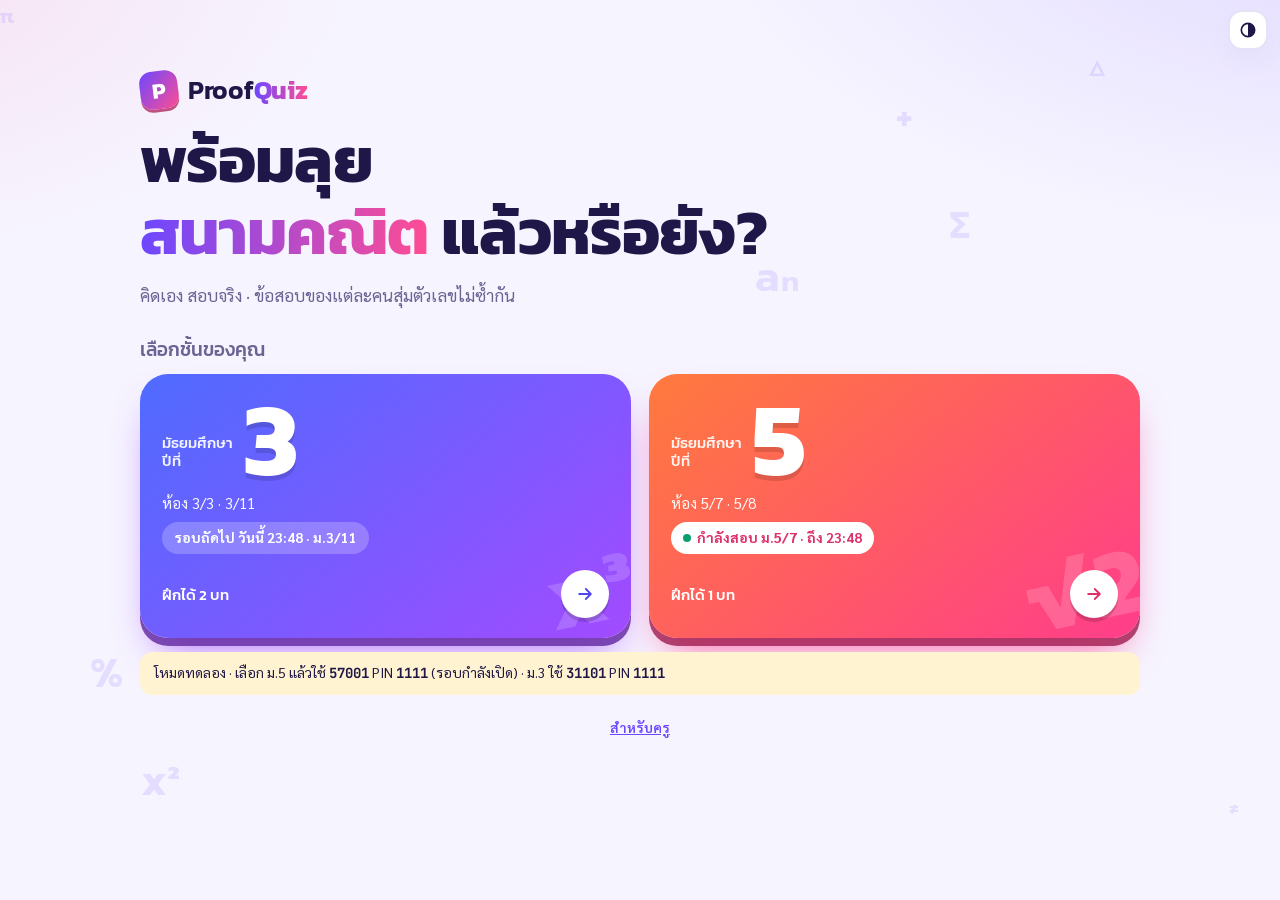
==== exam/index.html @ 5eb1339f "Add files via upload" ====
<!doctype html>
<html lang="th">
<head>
<meta charset="utf-8">
<meta name="viewport" content="width=device-width, initial-scale=1, viewport-fit=cover">
<meta name="theme-color" content="#6c47ff">
<style>:root{padding-top:env(safe-area-inset-top,0px);padding-bottom:env(safe-area-inset-bottom,0px)}body{margin:0}[hidden]{display:none!important}img{max-width:100%}</style>
<title>ProofQuiz</title>
<meta name="claude:viewport-fit-sides" content="cover">
<link rel="preconnect" href="https://fonts.googleapis.com">
<link rel="preconnect" href="https://fonts.gstatic.com" crossorigin>
<link rel="stylesheet" href="https://fonts.googleapis.com/css2?family=Kanit:wght@400;500;600;700&family=Sarabun:wght@400;500;600;700&family=JetBrains+Mono:wght@500;700&display=swap">
<style>
/* ProofQuiz · Layout: แอปมือถือคอลัมน์เดียว แถบเวลาติดบน — โจทย์เป็นภาพบน "กระดาษกราฟ" ตัวเลือกเป็นปุ่มใหญ่ระดับนิ้วโป้ง; หน้าครูเป็นแดชบอร์ดกริดที่ยืดเป็นหลายคอลัมน์บนจอกว้าง */
:root{
  --bg:#f6f4ff; --paper:#ffffff; --ink:#1f1747; --muted:#6a6493; --line:#e5e1f6;
  --accent:#6c47ff; --accent-ink:#ffffff; --accent-soft:#ece7ff; --accent-dk:#4a2bd0; --ga:#6c47ff; --gb:#ff4d94; --pink:#ff4d94;
  --mark:#f0a800; --mark-soft:#fff3d1; --ok:#0b9e6a; --ok-soft:#d9f6ea; --warn:#bf6200; --warn-soft:#ffecd2; --bad:#e1334f; --bad-soft:#ffe1e6;
  --grid:rgba(108,71,255,.06); --shadow:0 12px 32px -14px rgba(60,30,160,.28);
  --f-display:"Kanit","Sarabun",system-ui,sans-serif; --f-body:"Sarabun",system-ui,sans-serif; --f-num:"JetBrains Mono",ui-monospace,monospace;
  --r:18px;
}
@media (prefers-color-scheme: dark){:root:not([data-theme="light"]){
  --bg:#0e0a22; --paper:#1a1538; --ink:#f3f0ff; --muted:#a8a2d0; --line:#30295c;
  --accent:#a28bff; --accent-ink:#170f3a; --accent-soft:#2c2366; --accent-dk:#6a50e0; --ga:#7d5cff; --gb:#ff4f9a; --pink:#ff6fae;
  --mark:#ffc93c; --mark-soft:#3b2d0c; --ok:#3ee0a0; --ok-soft:#123a2c; --warn:#ffae57; --warn-soft:#3d2a10; --bad:#ff6d86; --bad-soft:#43172a;
  --grid:rgba(162,139,255,.08); --shadow:0 12px 32px -14px rgba(0,0,0,.7); color-scheme:dark}}
:root[data-theme="dark"]{
  --bg:#0e0a22; --paper:#1a1538; --ink:#f3f0ff; --muted:#a8a2d0; --line:#30295c;
  --accent:#a28bff; --accent-ink:#170f3a; --accent-soft:#2c2366; --accent-dk:#6a50e0; --ga:#7d5cff; --gb:#ff4f9a; --pink:#ff6fae;
  --mark:#ffc93c; --mark-soft:#3b2d0c; --ok:#3ee0a0; --ok-soft:#123a2c; --warn:#ffae57; --warn-soft:#3d2a10; --bad:#ff6d86; --bad-soft:#43172a;
  --grid:rgba(162,139,255,.08); --shadow:0 12px 32px -14px rgba(0,0,0,.7); color-scheme:dark}
/* สีประจำชั้น (ม.1–ม.6) ใช้ได้ทั้งกับทั้งหน้าและการ์ดแต่ละใบ */
[data-grade="1"]{--ga:#12b886;--gb:#22b8cf;--accent:#0a8f6e;--accent-dk:#076b52;--accent-soft:#d5f5ea}
[data-grade="2"]{--ga:#1fb5d6;--gb:#3b82f6;--accent:#0e7cb5;--accent-dk:#0a5d88;--accent-soft:#d6eefa}
[data-grade="3"]{--ga:#4f6bff;--gb:#a24bff;--accent:#5146f0;--accent-dk:#3a2fc4;--accent-soft:#e6e5ff}
[data-grade="4"]{--ga:#ff9500;--gb:#ff4f3d;--accent:#d0530f;--accent-dk:#9f3e08;--accent-soft:#ffe9d6}
[data-grade="5"]{--ga:#ff7a3d;--gb:#ff3d8b;--accent:#dd2f6a;--accent-dk:#a91f4e;--accent-soft:#ffe2ec}
[data-grade="6"]{--ga:#ef4444;--gb:#a855f7;--accent:#c2307a;--accent-dk:#941f5c;--accent-soft:#fbe0ef}
@media (prefers-color-scheme: dark){
:root:not([data-theme="light"])[data-grade="1"],:root:not([data-theme="light"]) [data-grade="1"]{--accent:#3fe0b0;--accent-soft:#113a30;--accent-dk:#1fa57f}
:root:not([data-theme="light"])[data-grade="2"],:root:not([data-theme="light"]) [data-grade="2"]{--accent:#5cc8f0;--accent-soft:#10304a;--accent-dk:#2a95c4}
:root:not([data-theme="light"])[data-grade="3"],:root:not([data-theme="light"]) [data-grade="3"]{--accent:#9a96ff;--accent-soft:#262566;--accent-dk:#5f5ae0}
:root:not([data-theme="light"])[data-grade="4"],:root:not([data-theme="light"]) [data-grade="4"]{--accent:#ffa45c;--accent-soft:#3d2410;--accent-dk:#d77a2c}
:root:not([data-theme="light"])[data-grade="5"],:root:not([data-theme="light"]) [data-grade="5"]{--accent:#ff7aa6;--accent-soft:#45162b;--accent-dk:#d64478}
:root:not([data-theme="light"])[data-grade="6"],:root:not([data-theme="light"]) [data-grade="6"]{--accent:#f47bbd;--accent-soft:#451a35;--accent-dk:#c4457f}
}
:root[data-theme="dark"][data-grade="1"],:root[data-theme="dark"] [data-grade="1"]{--accent:#3fe0b0;--accent-soft:#113a30;--accent-dk:#1fa57f}
:root[data-theme="dark"][data-grade="2"],:root[data-theme="dark"] [data-grade="2"]{--accent:#5cc8f0;--accent-soft:#10304a;--accent-dk:#2a95c4}
:root[data-theme="dark"][data-grade="3"],:root[data-theme="dark"] [data-grade="3"]{--accent:#9a96ff;--accent-soft:#262566;--accent-dk:#5f5ae0}
:root[data-theme="dark"][data-grade="4"],:root[data-theme="dark"] [data-grade="4"]{--accent:#ffa45c;--accent-soft:#3d2410;--accent-dk:#d77a2c}
:root[data-theme="dark"][data-grade="5"],:root[data-theme="dark"] [data-grade="5"]{--accent:#ff7aa6;--accent-soft:#45162b;--accent-dk:#d64478}
:root[data-theme="dark"][data-grade="6"],:root[data-theme="dark"] [data-grade="6"]{--accent:#f47bbd;--accent-soft:#451a35;--accent-dk:#c4457f}
html,body{min-height:100%}
body{background:var(--bg);color:var(--ink);font:16px/1.55 var(--f-body);padding-left:max(16px,env(safe-area-inset-left,0px));padding-right:max(16px,env(safe-area-inset-right,0px));padding-block:0 40px;-webkit-tap-highlight-color:transparent}
h1,h2,h3{font-family:var(--f-display);font-weight:500;line-height:1.25;text-wrap:balance;margin:0}
.wrap{max-width:560px;margin:0 auto}
.wide{max-width:1180px;margin:0 auto}
.num{font-family:var(--f-num);font-variant-numeric:tabular-nums}
button,input,textarea,select{font:inherit;color:inherit}
button{cursor:pointer}
:focus-visible{outline:3px solid var(--mark);outline-offset:2px}
.btn{display:inline-flex;align-items:center;justify-content:center;gap:8px;border:0;border-radius:12px;padding:13px 20px;font-family:var(--f-display);font-weight:500;font-size:17px;background:var(--accent);color:var(--accent-ink);min-height:50px}
.btn.ghost{background:transparent;color:var(--accent);box-shadow:inset 0 0 0 1.5px var(--accent)}
.btn.soft{background:var(--accent-soft);color:var(--ink)}
.btn.danger{background:var(--bad);color:#fff}
.btn.small{min-height:38px;padding:8px 14px;font-size:15px;border-radius:10px}
.btn:disabled{opacity:.5;cursor:not-allowed}
.field{display:grid;gap:6px}
.field label{font-size:14px;color:var(--muted);font-weight:600}
.field input,.field select,.field textarea{background:var(--paper);border:1.5px solid var(--line);border-radius:12px;padding:12px 14px;font-size:18px;width:100%;box-sizing:border-box}
.field textarea{font:14px/1.5 var(--f-num);min-height:160px}
.field input:focus,.field textarea:focus{border-color:var(--accent);outline:none}
.err{color:var(--bad);font-weight:600;min-height:1.5em;margin:0}
.chip{display:inline-flex;align-items:center;gap:6px;border-radius:999px;padding:3px 10px;font-size:13px;font-weight:600;white-space:nowrap}
.chip.ok{background:var(--ok-soft);color:var(--ok)} .chip.warn{background:var(--warn-soft);color:var(--warn)} .chip.bad{background:var(--bad-soft);color:var(--bad)} .chip.mute{background:var(--line);color:var(--muted)} .chip.acc{background:var(--accent-soft);color:var(--accent)}
.dot{width:8px;height:8px;border-radius:50%;background:currentColor;display:inline-block}
.blink{animation:blink 1s steps(2) infinite}@keyframes blink{50%{opacity:.25}}
.demo{background:var(--mark-soft);border-radius:12px;padding:10px 14px;font-size:14px;margin-top:14px}
.demo b{font-family:var(--f-num)}

/* ---------- login ---------- */
.hero{padding-block:36px 18px;display:grid;gap:10px}
.eyebrow{font-size:13px;letter-spacing:.08em;color:var(--accent);font-weight:700;text-transform:uppercase}
.hero h1{font-size:clamp(26px,7vw,34px)}
.formula{font-family:var(--f-num);font-size:clamp(22px,6.5vw,30px);color:var(--accent);background:var(--paper);border-radius:var(--r);padding:16px 18px;background-image:linear-gradient(var(--grid) 1px,transparent 1px),linear-gradient(90deg,var(--grid) 1px,transparent 1px);background-size:18px 18px;border:1px solid var(--line)}
.formula small{display:block;font-family:var(--f-body);font-size:14px;color:var(--muted)}
.panel{background:var(--paper);border:1px solid var(--line);border-radius:var(--r);padding:20px;display:grid;gap:14px}
.meta{display:flex;flex-wrap:wrap;gap:8px}
.rules{margin:0;padding-left:20px;display:grid;gap:6px;color:var(--ink)}
.rules li::marker{color:var(--accent)}
.agree{display:flex;gap:10px;align-items:flex-start;font-size:15px}
.agree input{width:22px;height:22px;margin-top:2px;accent-color:var(--accent)}
.foot{margin-top:22px;text-align:center;font-size:14px;color:var(--muted)}
.foot a{color:var(--accent)}

/* ---------- exam ---------- */
body::before{content:"";position:fixed;inset:0 0 auto;height:env(safe-area-inset-top,0px);z-index:10;background:var(--paper)}
.bar{position:sticky;top:env(safe-area-inset-top,0px);z-index:5;background:var(--paper);border-bottom:1px solid var(--line);margin-inline:calc(-1 * max(16px,env(safe-area-inset-left,0px))) calc(-1 * max(16px,env(safe-area-inset-right,0px)));padding:10px max(16px,env(safe-area-inset-right,0px)) 10px max(16px,env(safe-area-inset-left,0px))}
.bar-in{max-width:560px;margin:0 auto;display:grid;gap:8px}
.bar-top{display:flex;align-items:center;justify-content:space-between;gap:10px}
.who{flex:1 1 auto;font-size:14px;color:var(--muted);min-width:0;overflow:hidden;text-overflow:ellipsis;white-space:nowrap}
.timer{font-family:var(--f-num);font-size:22px;font-weight:700;padding:2px 12px;border-radius:10px;background:var(--accent-soft);color:var(--accent)}
.timer.low{background:var(--warn-soft);color:var(--warn)} .timer.crit{background:var(--bad-soft);color:var(--bad)}
.dots{display:flex;gap:5px;flex-wrap:wrap}
.dots button{flex:1 1 0;min-width:22px;height:28px;border-radius:7px;border:0;background:var(--line);color:var(--muted);font:600 12px var(--f-num);padding:0}
.dots button.ans{background:var(--accent-soft);color:var(--accent)}
.dots button.cur{background:var(--accent);color:var(--accent-ink)}
.qcard{margin-top:16px;display:grid;gap:12px}
.qhead{display:flex;justify-content:space-between;align-items:center;gap:8px}
.qno{font-family:var(--f-display);font-size:20px}
.lv{font-size:13px;color:var(--muted)}
.qimg{width:100%;display:block;border-radius:var(--r);border:1px solid var(--line);background:var(--paper);-webkit-user-select:none;user-select:none;-webkit-touch-callout:none;touch-action:manipulation}
.opts{display:grid;gap:10px;-webkit-user-select:none;user-select:none}
.opt{display:flex;align-items:center;gap:14px;width:100%;text-align:left;background:var(--paper);border:2px solid var(--line);border-radius:14px;padding:12px 14px;min-height:58px;font-size:19px}
.opt .k{flex:none;width:34px;height:34px;border-radius:10px;display:grid;place-items:center;background:var(--bg);font:700 16px var(--f-num);color:var(--muted)}
.opt .v{font-family:var(--f-num);font-weight:500;min-width:0}
.opt .v.txt{font-family:var(--f-body);font-weight:600}
.opt.sel{border-color:var(--accent);background:var(--accent-soft)}
.opt.sel .k{background:var(--accent);color:var(--accent-ink)}
.nav{display:grid;grid-template-columns:1fr 1.4fr;gap:10px;margin-top:18px}
.toast{position:fixed;left:50%;transform:translateX(-50%);bottom:calc(18px + env(safe-area-inset-bottom,0px));background:var(--ink);color:var(--paper);padding:11px 16px;border-radius:12px;font-size:15px;max-width:min(92vw,460px);z-index:50;box-shadow:0 8px 24px rgba(0,0,0,.25)}
.toast.bad{background:var(--bad);color:#fff}
.sheet-bg{position:fixed;inset:0;background:rgba(10,20,19,.45);z-index:40;display:grid;align-items:end;justify-items:center;padding:0 max(0px,env(safe-area-inset-left,0px))}
.sheet{background:var(--paper);width:100%;max-width:720px;max-height:88vh;overflow:auto;border-radius:20px 20px 0 0;padding:22px max(18px,env(safe-area-inset-right,0px)) calc(22px + env(safe-area-inset-bottom,0px)) max(18px,env(safe-area-inset-left,0px));display:grid;gap:14px;box-sizing:border-box}
.sheet .row{display:flex;gap:10px;flex-wrap:wrap}
.sheet .row .btn{flex:1}

/* ---------- result ---------- */
.score{display:grid;grid-template-columns:auto 1fr;gap:18px;align-items:center}
.ring{width:118px;height:118px;border-radius:50%;display:grid;place-items:center;background:conic-gradient(var(--accent) calc(var(--p)*1%),var(--line) 0)}
.ring>div{width:94px;height:94px;border-radius:50%;background:var(--paper);display:grid;place-items:center;text-align:center;line-height:1.1}
.ring b{font:700 32px var(--f-num)} .ring span{font-size:13px;color:var(--muted)}
.rank{font-family:var(--f-display);font-size:24px}
.rank .num{color:var(--mark)} .rk-of{display:block;font-family:var(--f-body)}
.board{display:grid;gap:6px}
.brow{display:grid;grid-template-columns:38px 1fr auto auto;gap:10px;align-items:center;padding:9px 12px;border-radius:10px;background:var(--bg)}
.brow.me{background:var(--mark-soft);box-shadow:inset 0 0 0 1.5px var(--mark)}
.brow .r{font:700 16px var(--f-num);color:var(--muted)} .brow:nth-child(-n+3) .r{color:var(--mark)}
.brow .n{min-width:0;overflow:hidden;text-overflow:ellipsis;white-space:nowrap}
.brow .s{font:700 16px var(--f-num)} .brow .t{font:13px var(--f-num);color:var(--muted)}
.live{font-size:13px;color:var(--muted);display:flex;align-items:center;gap:6px}
.live .dot{color:var(--ok)}
.rv{border:1px solid var(--line);border-radius:12px;padding:12px 14px;display:grid;gap:6px;background:var(--paper)}
.rv .q{font-size:15px} .rv .a{font-family:var(--f-num);font-size:15px}
.rv .x{font-size:14px;color:var(--muted);font-family:var(--f-num);background:var(--bg);border-radius:8px;padding:8px 10px;overflow-x:auto}

/* ---------- teacher ---------- */
.thead{display:flex;flex-wrap:wrap;gap:12px;align-items:center;justify-content:space-between;padding-block:24px 10px}
.thead h1{font-size:clamp(22px,4vw,28px)}
.stats{display:grid;grid-template-columns:repeat(auto-fit,minmax(130px,1fr));gap:10px;margin-block:10px 16px}
.stat{background:var(--paper);border:1px solid var(--line);border-radius:12px;padding:12px 14px}
.stat b{display:block;font:700 26px var(--f-num)} .stat span{font-size:13px;color:var(--muted)}
.stat.warn b{color:var(--warn)} .stat.bad b{color:var(--bad)} .stat.ok b{color:var(--ok)}
.tabs{display:flex;gap:6px;overflow-x:auto;padding-bottom:4px;border-bottom:1px solid var(--line);margin-bottom:14px}
.tabs button{border:0;background:transparent;padding:10px 14px;border-radius:10px 10px 0 0;font-family:var(--f-display);font-size:16px;color:var(--muted);white-space:nowrap}
.tabs button.on{color:var(--accent);box-shadow:inset 0 -3px 0 var(--accent)}
.filters{display:flex;gap:6px;flex-wrap:wrap;margin-bottom:12px}
.filters button{border:1.5px solid var(--line);background:var(--paper);border-radius:999px;padding:6px 12px;font-size:14px}
.filters button.on{border-color:var(--accent);background:var(--accent-soft);color:var(--accent);font-weight:600}
.grid{display:grid;grid-template-columns:repeat(auto-fill,minmax(250px,1fr));gap:10px}
.srow{background:var(--paper);border:1px solid var(--line);border-radius:12px;padding:12px 14px;display:grid;gap:8px;text-align:left;width:100%}
.srow.high{box-shadow:inset 4px 0 0 var(--bad)} .srow.watch{box-shadow:inset 4px 0 0 var(--warn)} .srow.awaynow{box-shadow:inset 4px 0 0 var(--bad);background:var(--bad-soft)}
.srow .top{display:flex;justify-content:space-between;gap:8px;align-items:flex-start}
.srow .nm{font-weight:600;min-width:0} .srow .id{font:13px var(--f-num);color:var(--muted)}
.prog{height:6px;background:var(--line);border-radius:6px;overflow:hidden}
.prog i{display:block;height:100%;background:var(--accent);border-radius:6px}
.srow .sub{display:flex;justify-content:space-between;font-size:13px;color:var(--muted);gap:8px;flex-wrap:wrap}
.tbl-wrap{overflow-x:auto;background:var(--paper);border:1px solid var(--line);border-radius:12px}
table{border-collapse:collapse;width:100%;font-size:15px}
th,td{padding:10px 12px;text-align:left;border-bottom:1px solid var(--line);white-space:nowrap}
th{font-size:13px;color:var(--muted);font-weight:600}
td.n{font-family:var(--f-num);font-variant-numeric:tabular-nums}
tr:last-child td{border-bottom:0}
.bars{display:grid;gap:12px}
.bars .b{display:grid;gap:4px}
.bars .lab{display:flex;justify-content:space-between;font-size:14px;gap:8px}
.bars .track{height:12px;background:var(--line);border-radius:6px;overflow:hidden}
.bars .track i{display:block;height:100%;border-radius:6px}
.two{display:grid;grid-template-columns:repeat(auto-fit,minmax(300px,1fr));gap:14px}
.hist{display:flex;align-items:flex-end;gap:4px;height:140px;padding-top:10px}
.hist div{flex:1;background:var(--accent);border-radius:4px 4px 0 0;position:relative;min-height:2px}
.hist div span{position:absolute;top:-18px;left:0;right:0;text-align:center;font:11px var(--f-num);color:var(--muted)}
.hx{display:flex;gap:4px} .hx span{flex:1;text-align:center;font:11px var(--f-num);color:var(--muted)}
.flags{display:grid;gap:6px;margin:0;padding:0;list-style:none}
.flags li{display:flex;gap:10px;align-items:baseline;background:var(--bg);border-radius:8px;padding:8px 10px;font-size:15px}
.flags li b{font:700 13px var(--f-num);color:var(--bad);flex:none}
.tl{display:grid;gap:4px;font-size:14px;max-height:200px;overflow:auto}
.tl div{display:flex;gap:10px} .tl .num{color:var(--muted);flex:none}
.note{font-size:14px;color:var(--muted);margin:0}
.setg{display:grid;grid-template-columns:repeat(auto-fit,minmax(220px,1fr));gap:12px}
.toggle{display:flex;gap:10px;align-items:center;font-size:15px}
.toggle input{width:22px;height:22px;accent-color:var(--accent)}
/* ---------- ปุ่มโหมดสี / ส่วนเพิ่ม ---------- */
.themebtn{display:inline-grid;place-items:center;width:40px;height:40px;border-radius:12px;border:1.5px solid var(--line);background:var(--paper);color:var(--ink);padding:0;flex:none}
.themebtn.float{position:fixed;top:calc(10px + env(safe-area-inset-top,0px));right:calc(12px + env(safe-area-inset-right,0px));z-index:30;box-shadow:0 2px 10px rgba(0,0,0,.08)}
.bar-r{display:flex;align-items:center;gap:6px;flex:none}
.bar-r .themebtn{width:36px;height:36px;border-radius:10px}
.hero{padding-top:52px}
.rounds{display:grid;gap:10px}
.rcard{display:flex;justify-content:space-between;align-items:center;gap:12px;border:1px solid var(--line);border-radius:12px;padding:12px 14px;background:var(--bg)}
.rcard>div{min-width:0}.rcard .rt{font-weight:600}.rcard .btn{flex:none}
.ph{display:flex;justify-content:space-between;align-items:center;gap:10px;flex-wrap:wrap}
.seg{display:inline-flex;background:var(--bg);border-radius:10px;padding:3px;gap:3px}
.seg button{border:0;background:transparent;border-radius:8px;padding:6px 12px;font-size:14px;color:var(--muted)}
.seg button.on{background:var(--paper);color:var(--accent);font-weight:600;box-shadow:0 1px 3px rgba(0,0,0,.1)}
.rvh{display:flex;justify-content:space-between;gap:8px}
.tl-left{display:grid;gap:4px;min-width:0}
.rsel select{font-family:var(--f-display);font-size:clamp(18px,3vw,24px);border:0;background:transparent;color:var(--ink);padding:2px 0;max-width:100%;cursor:pointer}
.sr{position:absolute;width:1px;height:1px;overflow:hidden;clip:rect(0 0 0 0)}
.tbtns{display:flex;gap:8px;flex-wrap:wrap;align-items:center}
.rankbar{display:flex;justify-content:space-between;align-items:flex-start;gap:10px;flex-wrap:wrap}
.empty{max-width:520px}
.narrow{max-width:560px}
.checks{display:flex;flex-wrap:wrap;gap:8px 18px}
.flabel{font-size:14px;color:var(--muted);font-weight:600}
.lockbox{display:grid;gap:6px;border-radius:12px;padding:12px 14px;background:var(--ok-soft)}
.lockbox.locked{background:var(--mark-soft)}
.lockbox .btn{justify-self:start}
.inrow{display:flex;gap:8px}.inrow input{flex:1;min-width:0}
.selfreg summary{cursor:pointer;font-weight:600;color:var(--accent);margin-bottom:8px}
.dh{display:flex;justify-content:space-between;gap:10px;align-items:flex-start}

/* ---------- ProofQuiz v3 ---------- */
.brand{display:inline-flex;align-items:center;gap:10px;font-family:var(--f-display);font-size:26px;font-weight:500;letter-spacing:-.01em}
.brand b{color:var(--accent);font-weight:600}
.brand .mark{width:38px;height:38px;border-radius:11px;display:grid;place-items:center;background:var(--accent);color:var(--accent-ink);font:700 22px var(--f-num);box-shadow:inset 0 -3px 0 rgba(0,0,0,.18)}
.brand.sm{font-size:20px}.brand.sm .mark{width:30px;height:30px;font-size:17px;border-radius:9px}
.tagline{margin:0;font-family:var(--f-display);font-size:18px;color:var(--muted)}
.center{text-align:center}
.rcard{display:grid;gap:6px;border:1px solid var(--line);border-radius:12px;padding:12px 14px;background:var(--bg);margin-top:10px}
.rc-top{display:flex;justify-content:space-between;align-items:center;gap:8px;flex-wrap:wrap}
.rcard .rt{font-family:var(--f-display);font-size:18px}
.rc-act{display:flex;gap:8px;flex-wrap:wrap;margin-top:4px}.rc-act .btn{flex:1 1 auto}
.hist-list{display:grid;gap:6px}
.hrow{display:flex;justify-content:space-between;align-items:center;gap:10px;width:100%;text-align:left;border:0;background:var(--bg);border-radius:10px;padding:10px 12px}
.hrow .hl{display:grid;min-width:0}.hrow:disabled{cursor:default;opacity:.85}
.hs{font:700 22px var(--f-num);color:var(--accent)}.hs small{font-size:13px;color:var(--muted)}
.attempts{display:grid;gap:10px;margin-top:14px;padding-top:14px;border-top:1px dashed var(--line)}
.att-list{display:flex;gap:8px;flex-wrap:wrap}
.att{display:grid;justify-items:center;gap:2px;border:1.5px solid var(--line);background:var(--paper);border-radius:10px;padding:6px 12px;font-size:13px;color:var(--muted);min-width:72px}
.att b{font:700 18px var(--f-num);color:var(--ink)}
.att.best{border-color:var(--mark)}.att.best b{color:var(--mark)}
.att.on{background:var(--accent-soft);border-color:var(--accent)}
.nowbar{display:grid;grid-template-columns:repeat(auto-fit,minmax(240px,1fr));gap:10px;margin-bottom:12px}
.nb{display:grid;gap:2px;border-radius:12px;padding:10px 14px;background:var(--paper);border:1px solid var(--line)}
.nb.on{background:var(--ok-soft);border-color:transparent}
.nb b{font-family:var(--f-display);font-weight:500;font-size:17px}
.selrow{display:flex;flex-wrap:wrap;gap:8px 16px;align-items:center;margin-bottom:6px}
.selrow .rsel{flex:1 1 320px;min-width:0}
.selrow .rsel select{width:100%;text-overflow:ellipsis}
.selmeta{display:flex;flex-wrap:wrap;gap:8px;align-items:center;width:100%}
.toggle.small{font-size:14px}.toggle.small input{width:18px;height:18px}
.banner{background:var(--accent-soft);border-radius:12px;padding:10px 14px;margin:0 0 12px}
.sched{margin-bottom:12px}
.slist{display:grid;gap:8px}
.sitem{display:grid;grid-template-columns:110px 90px minmax(0,1fr) auto auto;gap:10px;align-items:center;padding:10px 12px;border-radius:10px;background:var(--bg)}
.sitem.open{background:var(--ok-soft)}.sitem.ended,.sitem.closed{opacity:.75}.sitem.sel{box-shadow:inset 0 0 0 2px var(--accent)}
.st-time{font-weight:700}.st-room{font-weight:600}.st-set{display:grid;min-width:0}.st-act{display:flex;gap:6px}
@media (max-width:720px){.sitem{grid-template-columns:auto 1fr auto}.st-set{grid-column:1/-1}.st-act{grid-column:1/-1}.sitem>.chip{justify-self:end}}
.brows{display:grid;gap:8px}
.brow-in{display:flex;flex-wrap:wrap;gap:6px;align-items:center;background:var(--bg);border-radius:10px;padding:8px}
.brow-in select,.brow-in input{font-size:15px;border:1.5px solid var(--line);border-radius:8px;padding:7px 8px;background:var(--paper);min-width:0}
.brow-in .r-room{width:88px}.brow-in .r-date{width:150px}.brow-in .r-per{flex:1 1 150px}
.tpair{display:inline-flex;align-items:center;gap:4px}.tpair input{width:100px}
.dash{color:var(--muted)}
.icon-x{border:0;background:transparent;font-size:22px;line-height:1;color:var(--muted);padding:4px 8px;border-radius:8px;margin-left:auto}
.icon-x:hover{background:var(--bad-soft);color:var(--bad)}
.wide-sheet{max-width:860px}
.book table{font-size:14px}
.book th{white-space:normal;vertical-align:bottom;min-width:84px}
.book .stick{position:sticky;left:0;background:var(--paper);z-index:1;min-width:150px;white-space:normal}
.setgrid{display:grid;grid-template-columns:repeat(auto-fill,minmax(280px,1fr));gap:12px}
.setcard{background:var(--paper);border:1px solid var(--line);border-radius:var(--r);padding:16px;display:grid;gap:6px;align-content:start}
.setcard h3{font-family:var(--f-display);font-weight:500;font-size:20px}
.setcard p{margin:0}
.formula-s{font-family:var(--f-num);font-size:14px;color:var(--accent);background:var(--bg);border-radius:8px;padding:6px 10px;overflow-x:auto}
.tlist{margin:4px 0;padding:0;list-style:none;display:grid;gap:3px;font-size:15px}
.tlist b{display:inline-grid;place-items:center;width:22px;height:22px;border-radius:6px;background:var(--accent-soft);color:var(--accent);font:700 13px var(--f-num);margin-right:4px}
.field textarea.code{font:13px/1.5 var(--f-num);min-height:220px}
.field textarea.code.short{min-height:120px}
.rules.small{font-size:15px}
.okline{background:var(--ok-soft);color:var(--ok);border-radius:10px;padding:8px 12px;font-weight:600;margin:0}
.okc{color:var(--ok)}
.samples{display:grid;gap:8px;max-height:52vh;overflow:auto;padding-right:4px}
/* ---------- ProofQuiz v4: รหัสเริ่มสอบ กันเน็ตหลุด โหมดฝึก จอโปรเจกเตอร์ รายงาน ---------- */
.inline{display:inline-flex;align-items:center;gap:6px;font-size:14px}
.inline input{width:64px;border:1.5px solid var(--line);border-radius:8px;padding:5px 8px;background:var(--paper);font-family:var(--f-num)}
.netpill{font-size:12px;font-weight:700;border-radius:999px;padding:2px 9px;white-space:nowrap}
.netpill.ok{background:var(--ok-soft);color:var(--ok)}.netpill.acc{background:var(--accent-soft);color:var(--accent)}.netpill.bad{background:var(--bad-soft);color:var(--bad);animation:pulse 1.6s infinite}
@keyframes pulse{50%{opacity:.55}}
.codefield input{font:700 30px var(--f-num);letter-spacing:.45em;text-align:center;padding-left:.45em}
.rcard.retake{border-color:var(--warn);background:var(--warn-soft)}
.prac-list{display:grid;gap:6px}
.prow{display:flex;justify-content:space-between;align-items:center;gap:10px;width:100%;text-align:left;border:1.5px solid var(--line);background:var(--bg);border-radius:12px;padding:10px 12px}
.prow:hover{border-color:var(--accent)}
.prac-top{display:flex;justify-content:space-between;align-items:center;gap:8px;flex-wrap:wrap;margin:14px 0 10px;padding-right:52px}
.prow .hl{display:grid;min-width:0}
.ptext{font-family:var(--f-body);font-weight:500;font-size:clamp(20px,5.6vw,25px);line-height:1.6;background:var(--paper);border:1px solid var(--line);border-radius:var(--r);padding:16px 18px;background-image:linear-gradient(var(--grid) 1px,transparent 1px),linear-gradient(90deg,var(--grid) 1px,transparent 1px);background-size:18px 18px;overflow-wrap:anywhere}
.opt.right{border-color:var(--ok);background:var(--ok-soft)}.opt.right .k{background:var(--ok);color:var(--paper)}
.opt.wrong{border-color:var(--bad);background:var(--bad-soft)}.opt.wrong .k{background:var(--bad);color:var(--paper)}
.opt.dim{opacity:.5}
.fb{border-radius:12px;padding:12px 14px;display:grid;gap:4px}
.fb.ok{background:var(--ok-soft);color:var(--ok)}.fb.bad{background:var(--bad-soft);color:var(--bad)}
.fb p,.fb div{color:var(--ink);margin:0}
.pr-n{font-size:11px;color:var(--muted);font-family:var(--f-body)}

/* จอโปรเจกเตอร์ */
body.screen-mode{padding-bottom:16px}
.scr{max-width:1600px;margin:0 auto;display:grid;gap:18px;padding-top:12px}
.scr-bar{display:flex;justify-content:space-between;align-items:center;gap:10px;flex-wrap:wrap}
.scr-head{display:flex;justify-content:space-between;align-items:flex-end;gap:16px;flex-wrap:wrap}
.scr-head h1{font-size:clamp(30px,4.4vw,56px)}
.scr-time{display:grid;justify-items:end}
.scr-time b{font-size:clamp(36px,5vw,64px);line-height:1;color:var(--accent)}
.scr-main{display:grid;grid-template-columns:minmax(0,1.6fr) minmax(0,1fr);gap:18px}
.codebox{background:var(--paper);border:1px solid var(--line);border-radius:22px;padding:22px 26px;display:grid;grid-template-columns:1fr auto;align-items:center;gap:8px 20px}
.codebox .eyebrow,.codebox p{grid-column:1/-1}
.codebox p{margin:0}
.codebox.off{display:block;opacity:.7}
.codebox .code{font-size:clamp(84px,13vw,190px);font-weight:700;line-height:1;color:var(--ink);display:flex;letter-spacing:0}
.codebox .code i{width:.12em}
.codebox .ring{width:140px;height:140px}.codebox .ring>div{width:112px;height:112px}.codebox .ring b{font-size:42px}
.scr-stats{display:grid;gap:12px}
.scr-stats>div{background:var(--paper);border:1px solid var(--line);border-radius:18px;padding:14px 20px;display:flex;align-items:baseline;justify-content:space-between;gap:10px}
.scr-stats b{font-size:clamp(40px,5vw,66px);line-height:1;color:var(--accent)}
.scr-stats>div:first-child b{color:var(--ok)}
.scr-stats span{font-family:var(--f-display);font-size:20px;color:var(--muted)}
.tiles{display:grid;grid-template-columns:repeat(auto-fill,minmax(150px,1fr));gap:8px}
.tile{display:grid;gap:5px;background:var(--paper);border:1px solid var(--line);border-radius:12px;padding:9px 12px}
.tile .tn{font-family:var(--f-display);font-size:18px;white-space:nowrap;overflow:hidden;text-overflow:ellipsis}
.tile .tb{height:7px;background:var(--line);border-radius:4px;overflow:hidden}.tile .tb i{display:block;height:100%;background:var(--accent);border-radius:4px}
.tile .ts{font-size:13px;color:var(--muted);font-family:var(--f-num)}
.tile.done{background:var(--ok-soft);border-color:transparent}.tile.done .tb i{background:var(--ok)}.tile.done .ts{color:var(--ok);font-weight:700}
.tile.idle{opacity:.55}
.scr-idle{min-height:60vh;display:grid;place-content:center;text-align:center;gap:10px}
.scr-idle h1{font-size:clamp(30px,4vw,50px)}.scr-idle p{font-size:22px;margin:0}
.podium{display:grid;gap:8px;max-width:1100px;width:100%;margin:0 auto}
.pod{display:grid;grid-template-columns:64px minmax(0,1fr) auto auto;align-items:center;gap:18px;background:var(--paper);border:1px solid var(--line);border-radius:16px;padding:10px 20px;animation:rise .5s both}
.pod .pr{font:700 30px var(--f-num);color:var(--muted);text-align:center}
.pod .pn{font-family:var(--f-display);font-size:clamp(22px,2.6vw,34px);white-space:nowrap;overflow:hidden;text-overflow:ellipsis}
.pod .pt{color:var(--muted);font-size:18px}
.pod .ps{font-size:clamp(28px,3vw,42px);font-weight:700;color:var(--accent)}.pod .ps small{font-size:.5em;color:var(--muted)}
.pod.r1,.pod.r2,.pod.r3{background:var(--mark-soft);border-color:var(--mark)}.pod.r1 .pr,.pod.r2 .pr,.pod.r3 .pr{color:var(--mark)}
.pod.r1{padding-block:18px}.pod.r1 .pn{font-size:clamp(28px,3.4vw,46px)}
.pod:nth-child(2){animation-delay:.08s}.pod:nth-child(3){animation-delay:.16s}.pod:nth-child(n+4){animation-delay:.24s}
@keyframes rise{from{opacity:0;transform:translateY(12px)}}
.scr>*,.scr-main>*,.codebox>*{min-width:0}
@media (max-width:820px){.scr-main{grid-template-columns:1fr}.codebox{padding:18px}.codebox .code{font-size:clamp(52px,15vw,120px)}.codebox .ring{width:110px;height:110px}.codebox .ring>div{width:88px;height:88px}.codebox .ring b{font-size:30px}.pod{grid-template-columns:40px minmax(0,1fr) auto;gap:10px}.pod .pt{display:none}}

/* รายงานหลังสอบ */
.report-print{margin-top:12px;gap:18px}
.rp-head h2{font-size:24px;margin-top:8px}
.rp-head p{margin:4px 0 0}
.rp-stats{display:grid;grid-template-columns:repeat(4,minmax(0,1fr));gap:10px}
.rp-stats>div{background:var(--bg);border-radius:12px;padding:12px 14px;display:grid}
.rp-stats b{font:700 28px var(--f-num);color:var(--accent)}.rp-stats b small{font-size:15px;color:var(--muted)}
.rp-stats span{font-size:14px;color:var(--muted)}
.rp-grid{display:grid;grid-template-columns:repeat(2,minmax(0,1fr));gap:18px}
.rp-grid.three{grid-template-columns:repeat(3,minmax(0,1fr))}
.rp-grid h3{font-size:17px;margin-bottom:8px}
.hist.sm{height:110px}
.plist{list-style:none;margin:0;padding:0;display:grid;gap:4px;font-size:15px}
.plist li{display:flex;justify-content:space-between;align-items:center;gap:8px;border-bottom:1px dashed var(--line);padding:3px 0}
@media (max-width:720px){.rp-stats{grid-template-columns:repeat(2,minmax(0,1fr))}.rp-grid,.rp-grid.three{grid-template-columns:1fr}}
@media print{
  :root{--bg:#f3f5f4;--paper:#fff;--ink:#111;--muted:#555;--line:#ccc;--accent:#0f766e;--mark:#c27d00;--mark-soft:#fdf0d4;--ok:#1d7a3e;--bad:#b42318}
  body{background:#fff;padding:0;font-size:12px}
  body *{visibility:hidden}
  .report-print,.report-print *{visibility:visible}
  .report-print{position:absolute;left:0;top:0;width:100%;border:0;padding:0;margin:0}
  .themebtn,.noprint{display:none!important}
  .rp-grid,.rp-grid.three{grid-template-columns:repeat(2,1fr)}.rp-grid.three{grid-template-columns:repeat(3,1fr)}
  .rp-stats{grid-template-columns:repeat(4,1fr)}
  section{break-inside:avoid}
  @page{size:A4;margin:14mm}
}
/* ================= ProofQuiz v5 · สดใสแบบเกม ================= */
@property --p{syntax:'<number>';inherits:false;initial-value:0}
body{background-color:var(--bg);background-image:radial-gradient(1100px 560px at 108% -12%,color-mix(in srgb,var(--ga) 16%,transparent),transparent 62%),radial-gradient(900px 520px at -14% -6%,color-mix(in srgb,var(--gb) 13%,transparent),transparent 60%);background-attachment:fixed}
h1,h2,h3{font-weight:600}
.grad-text{background:linear-gradient(90deg,var(--ga),var(--gb));-webkit-background-clip:text;background-clip:text;color:transparent}
/* แบรนด์ */
.brand{font-weight:600}
.brand b{background:linear-gradient(90deg,var(--ga),var(--gb));-webkit-background-clip:text;background-clip:text;color:transparent;font-weight:700}
.brand .mark{background:linear-gradient(135deg,var(--ga),var(--gb));color:#fff;border-radius:12px;transform:rotate(-7deg);font-family:var(--f-display);box-shadow:0 3px 0 color-mix(in srgb,var(--gb) 60%,#000 25%)}
.brand.light{color:#fff}.brand.light b{background:none;-webkit-text-fill-color:#fff;color:#fff}
.brand.light .mark{background:#fff;color:var(--accent);box-shadow:0 3px 0 rgba(0,0,0,.15)}
/* ปุ่มแบบเกม: มีความหนา กดแล้วยุบ */
.btn{border-radius:16px;font-weight:600;box-shadow:0 4px 0 var(--accent-dk);transition:transform .08s ease,box-shadow .08s ease,filter .15s;position:relative}
.btn:hover:not(:disabled){filter:brightness(1.06)}
.btn:active:not(:disabled){transform:translateY(3px);box-shadow:0 1px 0 var(--accent-dk)}
.btn.big{min-height:56px;font-size:19px;background:linear-gradient(135deg,var(--accent),color-mix(in srgb,var(--accent) 50%,var(--gb)))}
.btn.soft{box-shadow:0 4px 0 var(--line)}.btn.soft:active:not(:disabled){box-shadow:0 1px 0 var(--line)}
.btn.ghost{box-shadow:inset 0 0 0 2px var(--accent)}.btn.ghost:active:not(:disabled){transform:translateY(1px);box-shadow:inset 0 0 0 2px var(--accent)}
.btn.danger{box-shadow:0 4px 0 #8f1424}
.btn.small{box-shadow:0 3px 0 var(--accent-dk);border-radius:12px}.btn.small.soft{box-shadow:0 3px 0 var(--line)}.btn.small.ghost{box-shadow:inset 0 0 0 2px var(--accent)}
.btn:disabled{box-shadow:none;transform:none}
.btn svg{flex:none}
.pulse:not(:disabled){animation:pulse2 2s ease-out infinite}
@keyframes pulse2{0%{box-shadow:0 4px 0 var(--accent-dk),0 0 0 0 color-mix(in srgb,var(--accent) 50%,transparent)}70%,100%{box-shadow:0 4px 0 var(--accent-dk),0 0 0 16px transparent}}
.field input,.field select,.field textarea{border-radius:14px;border-width:2px;transition:border-color .15s,box-shadow .15s}
.field input:focus,.field select:focus,.field textarea:focus{border-color:var(--accent);box-shadow:0 0 0 4px var(--accent-soft);outline:none}
.chip{font-weight:700}
.panel{border-radius:24px;border:1px solid color-mix(in srgb,var(--line) 70%,transparent);box-shadow:var(--shadow)}
.panel h2{display:flex;align-items:center;gap:8px}.panel h2 svg{color:var(--accent);width:22px;height:22px}
.lift{animation:lift .55s cubic-bezier(.2,.8,.2,1) both;animation-delay:calc(var(--d,0) * 70ms)}
@keyframes lift{from{opacity:0;transform:translateY(16px)}}
.still .lift,.still .hhero,.still .badge .bi{animation:none!important}
.hhero~.panel{margin-top:16px}
.foot a{font-weight:600}
.themebtn{border-radius:14px;border-width:2px}
.themebtn.float{box-shadow:var(--shadow)}
.toast{border-radius:16px;font-weight:600;animation:toastin .35s cubic-bezier(.2,.9,.3,1.3)}
@keyframes toastin{from{opacity:0;transform:translate(-50%,16px) scale(.95)}}
.sheet{border-radius:26px 26px 0 0}
.shake{animation:shake .42s}
@keyframes shake{20%,60%{transform:translateX(-8px)}40%,80%{transform:translateX(8px)}}
.confetti{position:fixed;inset:0;width:100vw;height:100vh;pointer-events:none;z-index:80}
.floaters{position:absolute;inset:0;overflow:hidden;pointer-events:none;z-index:0}
.floaters span{position:absolute;font:600 calc(30px * var(--s)) var(--f-display);color:var(--accent);opacity:.13;animation:floaty var(--t) ease-in-out var(--dl) infinite alternate;white-space:nowrap}
@keyframes floaty{to{transform:translateY(-24px) rotate(14deg)}}
.backchip{display:inline-flex;align-items:center;gap:6px;border:0;background:var(--paper);color:var(--ink);border-radius:999px;padding:8px 16px 8px 10px;font:500 15px var(--f-display);margin-top:12px;box-shadow:var(--shadow)}
.backchip svg{width:18px;height:18px;color:var(--accent)}

/* หน้าแรก: เลือกชั้น */
.landing{max-width:1000px;margin:0 auto;position:relative;padding-top:58px}
.landing>.floaters{position:fixed}
.land-hero{position:relative;z-index:1;display:grid;gap:14px;justify-items:start;padding-block:12px 4px}
.land-title{font:700 clamp(36px,8.4vw,64px)/1.12 var(--f-display);letter-spacing:-.01em}
.land-sub{margin:0;color:var(--muted);font-size:17px;max-width:34em}
.land-h{position:relative;z-index:1;font-size:19px;margin:26px 0 12px;color:var(--muted);font-weight:500}
.gcards{position:relative;z-index:1;display:grid;grid-template-columns:repeat(auto-fit,minmax(min(100%,270px),1fr));gap:18px}
.gcard{position:relative;overflow:hidden;text-align:left;border:0;border-radius:28px;padding:20px 22px;min-height:220px;color:#fff;background:linear-gradient(140deg,var(--ga),var(--gb));box-shadow:0 8px 0 color-mix(in srgb,var(--gb) 55%,#000 30%),0 22px 40px -18px var(--gb);display:grid;gap:8px;align-content:start;transition:transform .15s ease,box-shadow .15s;animation:pop .6s cubic-bezier(.2,.9,.3,1.3) both;animation-delay:calc(var(--i) * 100ms + 150ms)}
.gcard:hover{transform:translateY(-4px) rotate(-.7deg)}
.gcard:active{transform:translateY(5px);box-shadow:0 3px 0 color-mix(in srgb,var(--gb) 55%,#000 30%)}
@keyframes pop{from{opacity:0;transform:scale(.88) translateY(18px)}}
.g-sym{position:absolute;right:-4px;bottom:-22px;font:700 96px var(--f-display);opacity:.17;transform:rotate(-12deg);white-space:nowrap;pointer-events:none}
.g-top{display:flex;align-items:flex-end;gap:10px;position:relative}
.g-lab{font:500 15px/1.25 var(--f-display);opacity:.92;padding-bottom:12px}
.g-num{font:700 104px/.86 var(--f-display);text-shadow:0 5px 0 rgba(0,0,0,.13)}
.g-rooms{font-size:15px;opacity:.95;position:relative}
.gstat{display:inline-flex;align-items:center;gap:6px;background:rgba(255,255,255,.22);border-radius:999px;padding:5px 12px;font-size:14px;font-weight:700;justify-self:start;position:relative}
.gstat.live{background:#fff;color:var(--accent)}.gstat.live .dot{color:var(--ok)}
.g-foot{display:flex;justify-content:space-between;align-items:center;margin-top:auto;padding-top:8px;position:relative}
.g-chip{font:500 15px var(--f-display)}
.g-go{width:48px;height:48px;border-radius:50%;background:#fff;color:var(--accent);display:grid;place-items:center;box-shadow:0 4px 0 rgba(0,0,0,.16);transition:transform .2s}
.gcard:hover .g-go{transform:translateX(4px)}
.landing .demo,.landing .foot{position:relative;z-index:1}

/* หัวการ์ดไล่สี (เข้าระบบ / หน้าหลัก / ผลสอบ) */
.ghero,.hhero,.rhero{position:relative;overflow:hidden;border-radius:28px;color:#fff;background:linear-gradient(140deg,var(--ga),var(--gb));box-shadow:0 20px 40px -20px var(--gb)}
.ghero .floaters span,.hhero .floaters span,.rhero .floaters span{color:#fff;opacity:.17}
.ghero{padding:20px 22px 22px;margin:14px 0 16px;animation:lift .5s both}
.ghero-in{position:relative;display:grid;gap:2px}
.ghero-g{font:700 clamp(56px,18vw,84px)/1 var(--f-display);margin-top:10px;text-shadow:0 5px 0 rgba(0,0,0,.12)}
.ghero-g span{font-size:.5em;margin-right:4px}.ghero-g b{font-weight:700}
.ghero p{margin:0;opacity:.92;font-size:16px}
.hhero{padding:18px 18px 16px;margin:58px 0 0;display:grid;gap:14px;animation:lift .5s both}
.hh-top,.hh-me,.hh-stats{position:relative}
.hh-me{display:flex;gap:14px;align-items:center}
.avatar{width:60px;height:60px;border-radius:20px;background:#fff;color:var(--accent);display:grid;place-items:center;font:700 30px var(--f-display);transform:rotate(-6deg);box-shadow:0 4px 0 rgba(0,0,0,.14);flex:none}
.hh-me h1{font-size:clamp(24px,7vw,30px)}.hh-me p{margin:0;opacity:.92;font-size:15px}
.hh-stats{display:grid;grid-template-columns:repeat(3,minmax(0,1fr));gap:8px}
.hh-stats>div{background:rgba(255,255,255,.2);border-radius:16px;padding:10px 12px;display:grid}
.hh-stats b{font:700 28px/1.1 var(--f-display)}.hh-stats .cnt,.ring.big .cnt{font:inherit;color:inherit;opacity:1}.hh-stats small{font-size:16px;opacity:.8}.hh-stats span{font-size:13px;opacity:.95}
/* การ์ดรอบสอบ */
.rcard{border:2px solid var(--line);border-radius:20px;padding:14px;background:var(--paper);gap:8px}
.rcard .rt{font-size:19px;font-weight:600}
.rcard.hot{border:2.5px solid transparent;background:linear-gradient(var(--paper),var(--paper)) padding-box,linear-gradient(135deg,var(--ga),var(--gb)) border-box;box-shadow:0 12px 28px -16px var(--gb)}
.rcard.retake{background:var(--warn-soft);border-color:var(--warn)}
.emptyb{display:flex;gap:12px;align-items:center;background:var(--bg);border-radius:18px;padding:14px 16px}
.emptyb svg{width:30px;height:30px;color:var(--accent);flex:none}.emptyb p{margin:0}
/* ฝึก */
.prow{border:0;background:var(--bg);border-radius:18px;padding:12px 12px 12px 16px;transition:transform .15s}
.prow:hover{transform:translateX(3px)}.prow .hl{flex:1}
.pbar{display:block;height:7px;border-radius:5px;background:var(--line);overflow:hidden;margin-top:7px}
.pbar i{display:block;height:100%;border-radius:5px;background:linear-gradient(90deg,var(--ga),var(--gb))}
.play{width:44px;height:44px;border-radius:50%;background:var(--accent);color:var(--accent-ink);display:grid;place-items:center;flex:none;box-shadow:0 3px 0 var(--accent-dk)}
.prac-top .chip.acc{background:linear-gradient(90deg,var(--ga),var(--gb));color:#fff}
.prog i{background:linear-gradient(90deg,var(--ga),var(--gb))}
.opt{border-radius:16px;transition:transform .08s,border-color .15s,background .15s}
.opt:active{transform:scale(.985)}
.opt .k{border-radius:11px;font-family:var(--f-display)}
.opt.right{animation:pop .4s cubic-bezier(.2,.9,.3,1.4)}
/* ป้ายรางวัล */
.badges{display:grid;grid-template-columns:repeat(4,minmax(0,1fr));gap:8px}
.badge{display:grid;justify-items:center;align-content:start;text-align:center;gap:5px;padding:12px 4px 10px;border-radius:18px;background:var(--bg)}
.badge .bi{width:50px;height:50px;border-radius:50%;display:grid;place-items:center;background:var(--line);color:var(--muted);opacity:.75}
.badge .bi svg{width:25px;height:25px}
.badge b{font:600 14px/1.2 var(--f-display);color:var(--muted)}.badge small{font-size:11.5px;line-height:1.3;color:var(--muted)}
.badge.on .bi{opacity:1;color:#fff;box-shadow:0 4px 0 rgba(0,0,0,.14)}
.badge.on b{color:var(--ink)}.badge.on small{color:var(--ok);font-weight:700}
.b-first.on .bi{background:linear-gradient(135deg,#22c55e,#06b6d4)}.b-grind.on .bi{background:linear-gradient(135deg,#ffb400,#ff4f3d)}
.b-up.on .bi{background:linear-gradient(135deg,#3b82f6,#8b5cf6)}.b-full.on .bi{background:linear-gradient(135deg,#ffd23f,#ff8a00)}
.badge.new .bi{animation:wiggle .9s ease 3}
@keyframes wiggle{25%{transform:rotate(-14deg) scale(1.12)}75%{transform:rotate(14deg) scale(1.12)}}
@media (max-width:370px){.badges{grid-template-columns:repeat(2,minmax(0,1fr))}}
.hrow{border-radius:16px}
.hs.pass{color:var(--ok)}.hs.full{color:var(--mark)}.hs.low{color:var(--bad)}
.up{color:var(--ok);font-weight:700;display:inline-flex;align-items:center;gap:2px}.up svg{width:14px;height:14px}
/* ผลสอบ */
.rhero{padding:22px 20px 24px;margin-bottom:16px;display:grid;justify-items:center;text-align:center;gap:8px}
.rhero>*{position:relative}.rhero>.floaters{position:absolute}
.rhero .eyebrow{color:inherit;opacity:.92;text-transform:none;letter-spacing:.02em}
.rhero h1{font:700 clamp(30px,9vw,40px)/1.15 var(--f-display)}.rhero p{margin:0;opacity:.94}
.rhero.try{background:var(--paper);color:var(--ink);box-shadow:var(--shadow)}
.rhero.try .floaters span{color:var(--accent);opacity:.1}.rhero.try .eyebrow{color:var(--accent)}
.ring.big{width:172px;height:172px;margin:6px 0;background:conic-gradient(#fff calc(var(--p) * 1%),rgba(255,255,255,.28) 0);transition:--p 1.3s cubic-bezier(.2,.8,.2,1)}
.ring.big>div{width:138px;height:138px;background:#fff;box-shadow:inset 0 -4px 0 rgba(0,0,0,.06)}
.ring.big b{font:700 58px/1 var(--f-display);color:var(--accent)}.ring.big b small{font-size:24px;color:var(--muted)}
.rhero.try .ring.big{background:conic-gradient(var(--accent) calc(var(--p) * 1%),var(--line) 0)}.rhero.try .ring.big>div{background:var(--bg)}
.upchip{display:inline-flex;align-items:center;gap:6px;background:#fff;color:var(--ok);border-radius:999px;padding:6px 14px;font-weight:700;animation:pop .5s .7s cubic-bezier(.2,.9,.3,1.4) both}
.rhero.try .upchip{background:var(--ok-soft)}.upchip svg{width:18px;height:18px}
.rhero .btn{margin-top:8px}
.score.solo{grid-template-columns:1fr}
.brow{border-radius:14px}
.brow:nth-child(1){background:linear-gradient(90deg,color-mix(in srgb,var(--mark) 22%,var(--bg)),var(--bg))}
/* ครู: QR */
.qrgrid{display:grid;grid-template-columns:repeat(auto-fit,minmax(210px,1fr));gap:12px}
.qrcard{display:grid;gap:8px;justify-items:center;text-align:center;background:var(--bg);border-radius:20px;padding:14px;border-top:6px solid var(--accent)}
.qrcard b{font:600 22px var(--f-display);color:var(--accent)}
.qr{width:184px;height:184px;border-radius:12px;display:block}
.qrlink{word-break:break-all;font-size:12px}
.qrfull{position:fixed;inset:0;z-index:70;display:grid;place-items:center;background:linear-gradient(140deg,var(--ga),var(--gb));padding:20px;cursor:pointer}
.qrf-in{background:var(--paper);border-radius:30px;padding:24px 28px;display:grid;gap:10px;justify-items:center;text-align:center;max-width:94vw;box-sizing:border-box}
.qrf-in h1{font:700 clamp(36px,6vw,56px)/1.1 var(--f-display);color:var(--accent)}.qrf-in p{margin:0;font-size:20px}
.qrf-in .qr{width:min(62vh,78vw);height:min(62vh,78vw)}
.qrf-in .note{word-break:break-all}
.stat{border-radius:16px}.tabs button.on{font-weight:600}
/* ================= หน้ารวมแบบแดชบอร์ด ================= */
.hub{max-width:1260px;margin:0 auto}
html{overflow-x:clip}
.topnav{position:sticky;top:0;z-index:30;margin:0 calc(50% - 50vw);background:color-mix(in srgb,var(--paper) 82%,transparent);-webkit-backdrop-filter:blur(14px);backdrop-filter:blur(14px);border-bottom:1px solid color-mix(in srgb,var(--line) 80%,transparent)}
.tn-in{max-width:1260px;margin:0 auto;display:flex;align-items:center;gap:14px;padding:10px 16px}
.tn-links{display:flex;gap:4px;margin-left:12px}
.tn-links a{display:inline-flex;align-items:center;gap:6px;padding:8px 12px;border-radius:12px;color:var(--muted);text-decoration:none;font:500 15px var(--f-display)}
.tn-links a svg{width:18px;height:18px}
.tn-links a:hover{color:var(--ink);background:var(--bg)}
.tn-links a.on{color:var(--accent);background:var(--accent-soft)}
.tn-r{margin-left:auto;display:flex;align-items:center;gap:8px}
.gchip{display:inline-flex;align-items:center;gap:2px;border:0;border-radius:999px;padding:6px 8px 6px 14px;font:600 15px var(--f-display);color:#fff;background:linear-gradient(135deg,var(--ga),var(--gb));box-shadow:0 3px 0 color-mix(in srgb,var(--gb) 55%,#000 25%)}
.gchip svg{width:18px;height:18px}
.avatar.xs{width:40px;height:40px;border-radius:13px;font-size:19px;border:0;background:linear-gradient(135deg,var(--ga),var(--gb));color:#fff;transform:none;box-shadow:0 3px 0 color-mix(in srgb,var(--gb) 55%,#000 25%)}
.avatar.sm{width:48px;height:48px;border-radius:16px;font-size:23px;background:linear-gradient(135deg,var(--ga),var(--gb));color:#fff;transform:rotate(-5deg)}
.topnav .themebtn{position:static;width:40px;height:40px}
.hub-in{padding-top:18px}
/* แบนเนอร์ */
.banner{position:relative;overflow:hidden;border-radius:26px;padding:28px 30px;display:grid;grid-template-columns:minmax(0,1.25fr) minmax(0,1fr);align-items:center;gap:10px;color:#fff;
  background:radial-gradient(500px 260px at 85% 0%,color-mix(in srgb,var(--gb) 45%,transparent),transparent 70%),radial-gradient(420px 260px at 0% 100%,color-mix(in srgb,var(--ga) 50%,transparent),transparent 70%),linear-gradient(135deg,#170f3d,#2a1a66 55%,#1c1450);box-shadow:0 22px 44px -22px #2a1a66;animation:lift .5s both}
.banner::after{content:"";position:absolute;inset:0;background-image:radial-gradient(rgba(255,255,255,.14) 1px,transparent 1.4px);background-size:22px 22px;mask-image:linear-gradient(90deg,transparent,#000 60%);-webkit-mask-image:linear-gradient(90deg,transparent,#000 60%);pointer-events:none}
.bn-txt{position:relative;z-index:1;display:grid;gap:10px;justify-items:start}
.bn-eye{display:inline-flex;align-items:center;gap:6px;font:500 14px var(--f-display);background:rgba(255,255,255,.12);border:1px solid rgba(255,255,255,.18);border-radius:999px;padding:4px 12px}
.bn-eye .dot{color:#4ade80}
.banner h1{font:700 clamp(26px,4.2vw,42px)/1.15 var(--f-display)}
.hl2{color:#ffc93c}
.banner p{margin:0;color:rgba(255,255,255,.82);font-size:16px;max-width:34em}
.bn-act{display:flex;flex-wrap:wrap;gap:10px;margin-top:6px}
.btn.hb-main{background:linear-gradient(135deg,#ffb020,#ff7a00);color:#2a1300;box-shadow:0 4px 0 #b85200}
.btn.hb-main:active:not(:disabled){box-shadow:0 1px 0 #b85200}
.btn.hb-alt{background:rgba(124,92,255,.85);color:#fff;box-shadow:0 4px 0 #3c22a8}
.btn.hb-alt:active:not(:disabled){box-shadow:0 1px 0 #3c22a8}
.bn-act .btn{min-height:48px;padding-inline:20px;gap:8px}
.illu{position:relative;z-index:1;width:100%;max-width:360px;justify-self:end;height:auto}
.illu .spark{animation:twinkle 2.4s ease-in-out infinite;transform-origin:center}
@keyframes twinkle{50%{opacity:.35}}
/* สถิติ */
.hstats{display:grid;grid-template-columns:repeat(3,minmax(0,1fr));gap:14px;margin-top:18px}
.hst{display:flex;align-items:center;gap:14px;border-radius:20px;padding:16px 18px;--c:#3b82f6;background:color-mix(in srgb,var(--c) 10%,var(--paper));border:1px solid color-mix(in srgb,var(--c) 22%,transparent);animation:lift .5s both}
.hst.s2{--c:#10b981;animation-delay:60ms}.hst.s3{--c:#8b5cf6;animation-delay:120ms}
.hst-ic{width:50px;height:50px;border-radius:15px;display:grid;place-items:center;background:color-mix(in srgb,var(--c) 18%,var(--paper));color:var(--c);flex:none}
.hst-ic svg{width:26px;height:26px}
.hst b{display:block;font:700 clamp(22px,3vw,30px)/1.1 var(--f-display);color:var(--c)}
.hst span{font-size:13px;color:var(--muted);letter-spacing:.02em}
/* เนื้อหา + แถบข้าง */
.hub-grid{display:grid;grid-template-columns:minmax(0,1fr) 320px;gap:22px;margin-top:22px;align-items:start}
.hub-side{display:grid;gap:16px;position:sticky;top:78px}
.fchips{display:flex;gap:8px;flex-wrap:wrap;margin-bottom:14px;scroll-margin-top:80px}
.fchips button{border:1.5px solid var(--line);background:var(--paper);color:var(--ink);border-radius:999px;padding:7px 16px;font:500 15px var(--f-display)}
.fchips button.on{background:var(--accent);border-color:var(--accent);color:var(--accent-ink);box-shadow:0 3px 0 var(--accent-dk)}
.qgrid{display:grid;grid-template-columns:repeat(auto-fill,minmax(250px,1fr));gap:14px}
.qcard{position:relative;display:flex;flex-direction:column;gap:9px;background:var(--paper);border:1px solid var(--line);border-radius:20px;padding:14px 16px 14px;box-shadow:0 8px 22px -16px rgba(40,20,120,.35);overflow:hidden;animation:lift .45s both;animation-delay:calc(var(--i) * 45ms);transition:transform .15s,box-shadow .15s}
.qcard[hidden]{display:none}
.qcard::before{content:"";position:absolute;left:0;right:0;top:0;height:4px;background:linear-gradient(90deg,var(--ga),var(--gb))}
.qcard.is-prac::before{background:linear-gradient(90deg,#10b981,#22d3ee)}
.qcard:hover{transform:translateY(-3px);box-shadow:0 16px 30px -18px rgba(40,20,120,.45)}
.qcard.is-live{border:2px solid #f5b100;background:linear-gradient(180deg,color-mix(in srgb,#ffc93c 13%,var(--paper)),var(--paper) 55%);box-shadow:0 14px 30px -16px rgba(245,177,0,.6)}
.qcard.is-live::before{background:linear-gradient(90deg,#ffc93c,#ff8a00)}
.qcard.is-retake{border:2px solid var(--warn)}
.qcard.is-closed{opacity:.86}
.qc-top{display:flex;justify-content:space-between;align-items:center;gap:8px;margin-top:2px}
.pill{display:inline-flex;align-items:center;gap:5px;font:600 12.5px var(--f-display);border-radius:999px;padding:3px 10px;white-space:nowrap}
.p-exam{background:var(--accent-soft);color:var(--accent)}.p-prac{background:var(--ok-soft);color:var(--ok)}
.p-live{background:linear-gradient(90deg,#ffc93c,#ff9a1f);color:#3a2000}.p-live .dot{color:#0b9e6a}
.p-retake{background:var(--warn-soft);color:var(--warn)}.p-done{background:var(--bg);color:var(--muted)}
.qc-when{font-size:12.5px;color:var(--muted);text-align:right}
.qc-tag{align-self:flex-start;font:600 11.5px var(--f-display);letter-spacing:.04em;color:var(--accent);background:var(--accent-soft);border-radius:6px;padding:1px 8px}
.qcard.is-prac .qc-tag{color:var(--ok);background:var(--ok-soft)}
.qcard h3{font:600 18px/1.35 var(--f-display);margin:0}
.qc-stats{display:flex;flex-wrap:wrap;gap:6px}
.qc-stats span{display:inline-flex;align-items:center;gap:4px;font-size:13px;color:var(--muted);background:var(--bg);border-radius:8px;padding:3px 8px}
.qc-stats svg{width:15px;height:15px;color:var(--accent)}
.mybest{font-size:13.5px;color:var(--ok);font-weight:600}.mybest.dim{color:var(--muted);font-weight:400}
.qc-act{display:flex;gap:8px;align-items:center;margin-top:auto;padding-top:4px}
.qc-act .btn{flex:1;gap:6px}.qc-act .btn svg{width:17px;height:17px}
.btn.gold{background:linear-gradient(135deg,#ffb020,#ff8a00);color:#2a1300;box-shadow:0 3px 0 #b85200}
.btn.gold:active:not(:disabled){box-shadow:0 1px 0 #b85200}
.iconbtn{width:40px;height:40px;flex:none;border-radius:12px;border:1.5px solid var(--line);background:var(--paper);color:var(--muted);display:grid;place-items:center}
.iconbtn:hover{color:var(--accent);border-color:var(--accent)}.iconbtn svg{width:18px;height:18px}
/* แถบข้าง */
.side-card{background:var(--paper);border:1px solid color-mix(in srgb,var(--line) 70%,transparent);border-radius:22px;padding:16px;box-shadow:var(--shadow);scroll-margin-top:80px;animation:lift .5s both;animation-delay:.12s}
.sc-h{display:flex;justify-content:space-between;align-items:baseline;gap:8px;margin-bottom:10px;flex-wrap:wrap}
.side-card h3{display:flex;align-items:center;gap:8px;font:600 18px var(--f-display);margin:0}
.side-card h3 svg{color:var(--mark)}
.side-card h4{font:600 15px var(--f-display);margin:14px 0 6px;color:var(--muted)}
.lb{list-style:none;margin:0;padding:0;display:grid;gap:6px}
.lb li{display:grid;grid-template-columns:24px 36px minmax(0,1fr) auto;align-items:center;gap:10px;padding:7px 8px;border-radius:14px}
.lb li.r1{background:color-mix(in srgb,#ffc93c 18%,var(--paper))}.lb li.r2{background:color-mix(in srgb,#94a3b8 14%,var(--paper))}.lb li.r3{background:color-mix(in srgb,#f59e0b 12%,var(--paper))}
.lb-n{font:700 17px var(--f-display);color:var(--muted);text-align:center}
.lb li.r1 .lb-n{color:#e0a000}
.lb-av{width:36px;height:36px;border-radius:50%;display:grid;place-items:center;font:600 16px var(--f-display);color:#fff;background:linear-gradient(135deg,var(--ga),var(--gb))}
.lb li:nth-child(2) .lb-av{background:linear-gradient(135deg,#22c55e,#06b6d4)}.lb li:nth-child(3) .lb-av{background:linear-gradient(135deg,#f59e0b,#ef4444)}.lb li:nth-child(4) .lb-av{background:linear-gradient(135deg,#3b82f6,#8b5cf6)}.lb li:nth-child(5) .lb-av{background:linear-gradient(135deg,#ec4899,#f97316)}
.lb-name{font-weight:600;display:grid;line-height:1.25;overflow:hidden;text-overflow:ellipsis;white-space:nowrap}.lb-name small{font-weight:400;font-size:12px;color:var(--muted)}
.lb-s{font:600 14px var(--f-display);color:var(--ok);background:var(--ok-soft);border-radius:999px;padding:3px 10px}
.me-top{display:flex;align-items:center;gap:12px}
.me-top>div{flex:1;min-width:0;display:grid;line-height:1.3}.me-top b{overflow:hidden;text-overflow:ellipsis;white-space:nowrap}
.badges.sm{grid-template-columns:repeat(4,minmax(0,1fr));gap:6px;margin-top:12px}
.badges.sm .badge{padding:8px 2px}.badges.sm .bi{width:40px;height:40px}.badges.sm .bi svg{width:20px;height:20px}.badges.sm b{font-size:11.5px}
.mylist{display:grid;gap:4px}
.myrow{display:flex;justify-content:space-between;align-items:center;gap:8px;width:100%;text-align:left;border:0;background:var(--bg);border-radius:12px;padding:8px 12px;color:var(--ink)}
.myrow span:first-child{display:grid;line-height:1.3;min-width:0}.myrow b{font-weight:600;font-size:14.5px}.myrow small{font-size:12px;color:var(--muted)}
.myrow .hs{font-size:20px}
#lf{display:grid;gap:4px}#lf .btn{width:100%;margin-top:6px}
.side-card.join{display:grid;justify-items:center;text-align:center;gap:8px;background:linear-gradient(160deg,color-mix(in srgb,var(--ga) 12%,var(--paper)),var(--paper) 60%)}
.join-ic{width:54px;height:54px;border-radius:18px;display:grid;place-items:center;color:#fff;background:linear-gradient(135deg,var(--ga),var(--gb));box-shadow:0 4px 0 color-mix(in srgb,var(--gb) 55%,#000 25%)}
.join-ic svg{width:26px;height:26px}.side-card.join p{margin:0}.side-card.join .btn{width:100%}
/* แถบเมนูล่าง (มือถือ) */
.tabbar{display:none}
@media (max-width:900px){
  .hub-grid{grid-template-columns:1fr}
  .hub-side{position:static}
}
@media (max-width:820px){
  .tn-links{display:none}
  .tabbar{display:grid;grid-template-columns:repeat(5,1fr);align-items:end;position:fixed;left:0;right:0;bottom:0;z-index:35;background:color-mix(in srgb,var(--paper) 92%,transparent);-webkit-backdrop-filter:blur(14px);backdrop-filter:blur(14px);border-top:1px solid var(--line);padding:6px 6px calc(6px + env(safe-area-inset-bottom,0px))}
  .tabbar button{border:0;background:none;display:grid;justify-items:center;gap:1px;color:var(--muted);font:500 11.5px var(--f-display);padding:4px 0}
  .tabbar button svg{width:22px;height:22px}
  .tabbar button.on{color:var(--accent)}
  .tabbar .fab{width:60px;height:60px;justify-self:center;border-radius:50%;margin-top:-26px;color:#fff;background:linear-gradient(135deg,var(--ga),var(--gb));box-shadow:0 5px 0 color-mix(in srgb,var(--gb) 55%,#000 30%),0 10px 24px -8px var(--gb);place-items:center;border:4px solid var(--paper);padding:0}
  .tabbar .fab svg{width:28px;height:28px}
  .tabbar .fab:active{transform:translateY(3px)}
  .hub{padding-bottom:84px}
  body.hub-on .toast{bottom:calc(92px + env(safe-area-inset-bottom,0px))}
  .banner{grid-template-columns:1fr;padding:22px 20px 0}
  .illu{justify-self:end;max-width:220px;margin:-8px -6px 0 0}
  .hstats{gap:8px}
  .hst{flex-direction:column;align-items:flex-start;gap:8px;padding:12px}
  .hst-ic{width:40px;height:40px;border-radius:12px}.hst-ic svg{width:21px;height:21px}
  .hst span{font-size:12px}
}
@media (max-width:380px){.tn-in{gap:8px}.gchip{padding-left:10px}}
@media (prefers-reduced-motion: reduce){*{animation:none!important;transition:none!important}}
</style>

</head>
<body>
<div id="app"></div>

<script>
/* ===== ตั้งค่า: วาง URL ของ Web App (Apps Script) ตรงนี้ ถ้าเว้นว่าง = โหมดทดลองในเครื่อง ===== */
var CONFIG = { API_URL: '' };
</script>
<script>
/* ===== QGen: ตัวสร้างโจทย์ของ ProofQuiz =====
   - ชุดข้อสอบในตัว: ม.5 ลำดับเลขคณิต (engine "seq-ap")
   - ชุดข้อสอบจาก "รหัสชุดข้อสอบ" (JSON แม่แบบ) ที่ครูวางในหน้าครู — ใช้ตัวคำนวณสูตรที่ปลอดภัย ไม่รันโค้ดใด ๆ
   ทุกชุดสุ่มแบบมี seed: นักเรียนแต่ละคน/แต่ละครั้งได้ตัวเลขไม่ซ้ำ แต่สร้างซ้ำได้เหมือนเดิมเพื่อตรวจคำตอบฝั่งเซิร์ฟเวอร์ */
var QGen = (function () {
  /* ---------------- สุ่มแบบมี seed ---------------- */
  function hashStr(s) {
    var h1 = 0xdeadbeef ^ s.length, h2 = 0x41c6ce57 ^ s.length;
    for (var i = 0; i < s.length; i++) { var c = s.charCodeAt(i); h1 = Math.imul(h1 ^ c, 2654435761); h2 = Math.imul(h2 ^ c, 1597334677); }
    h1 = Math.imul(h1 ^ (h1 >>> 16), 2246822507) ^ Math.imul(h2 ^ (h2 >>> 13), 3266489909);
    return h1 >>> 0;
  }
  function rngFrom(seedStr) {
    var a = hashStr(String(seedStr));
    function next() { a |= 0; a = (a + 0x6D2B79F5) | 0; var t = Math.imul(a ^ (a >>> 15), 1 | a); t = (t + Math.imul(t ^ (t >>> 7), 61 | t)) ^ t; return ((t ^ (t >>> 14)) >>> 0) / 4294967296; }
    return {
      next: next,
      int: function (lo, hi) { return lo + Math.floor(next() * (hi - lo + 1)); },
      pick: function (arr) { return arr[Math.floor(next() * arr.length)]; },
      shuffle: function (arr) { var a = arr.slice(); for (var i = a.length - 1; i > 0; i--) { var j = Math.floor(next() * (i + 1)); var t = a[i]; a[i] = a[j]; a[j] = t; } return a; }
    };
  }

  /* ---------------- รูปแบบตัวเลข ---------------- */
  function roundTo(x, dec) { var p = Math.pow(10, dec == null ? 2 : dec); return Math.round(x * p) / p; }
  function fmt(n, dec) {
    if (typeof n !== 'number') return String(n);
    n = roundTo(n, dec == null ? 4 : dec); if (n === 0) n = 0;
    var s = String(Math.abs(n));
    return n < 0 ? '−' + s : s;
  }
  function par(n) { return typeof n === 'number' && n < 0 ? '(' + fmt(n) + ')' : fmt(n); }
  function sub(n) { var m = '₀₁₂₃₄₅₆₇₈₉'; return String(n).split('').map(function (c) { return m[+c] || c; }).join(''); }
  function sup(n) { var m = '⁰¹²³⁴⁵⁶⁷⁸⁹'; return String(n).split('').map(function (c) { return c === '-' ? '⁻' : (m[+c] || c); }).join(''); }
  function seqList(a1, d, k) { var out = []; for (var i = 0; i < k; i++) out.push(fmt(a1 + i * d)); return out.join(', '); }
  function gseqList(a1, r, k) { var out = [], v = a1; for (var i = 0; i < k; i++) { out.push(fmt(v)); v *= r; } return out.join(', '); }

  /* ตัวเลือก 4 ข้อ: คำตอบ + ตัวลวงจากความผิดพลาดที่พบบ่อย ไม่ซ้ำกัน */
  function buildOptions(r, ans, distractors, o) {
    o = o || {}; var dec = o.dec == null ? 2 : o.dec, step = o.step || 1;
    ans = roundTo(ans, dec);
    var seen = {}, list = [ans]; seen[ans] = 1;
    for (var i = 0; i < distractors.length && list.length < 4; i++) {
      var v = distractors[i];
      if (typeof v !== 'number' || !isFinite(v)) continue;
      v = roundTo(v, dec);
      if (seen[v] || (o.positive && v <= 0) || (o.integer && v !== Math.round(v))) continue;
      seen[v] = 1; list.push(v);
    }
    var k = 1;
    while (list.length < 4 && k < 200) { var c = roundTo(ans + (k % 2 ? 1 : -1) * Math.ceil(k / 2) * step, dec); k++; if (!seen[c] && !(o.positive && c <= 0)) { seen[c] = 1; list.push(c); } }
    var order = r.shuffle([0, 1, 2, 3]);
    return { options: order.map(function (i) { return (o.prefix || '') + fmt(list[i], dec) + (o.suffix || ''); }), answer: order.indexOf(0) };
  }

  /* ================= ชุดในตัว: ม.5 ลำดับเลขคณิต ================= */
  function term(a1, d, n) { return a1 + (n - 1) * d; }
  function signedD(r, lo, hi, negP) { var d = r.int(lo, hi); return r.next() < (negP || 0.3) ? -d : d; }
  var SEQ = {
    A: function (r) {
      var a1 = r.int(-12, 25), d = signedD(r, 1, 9, 0.3), shown = r.int(3, 5), k = shown + r.int(2, 6);
      var ans = term(a1, d, k), last = term(a1, d, shown);
      var o = buildOptions(r, ans, [term(a1, d, k - 1), term(a1, d, k + 1), last + (k - shown + 1) * d, a1 + k * d - 2 * d, ans + 2 * d]);
      var names = []; for (var i = 1; i <= shown; i++) names.push('a' + sub(i));
      return { lines: ['ลำดับเลขคณิต ' + names.join(', ') + ', … คือ', seqList(a1, d, shown) + ', …', 'จงหาค่าของ a' + sub(k)], options: o.options, answer: o.answer,
        explain: 'd = ' + fmt(a1 + d) + ' − ' + par(a1) + ' = ' + fmt(d) + ' นับต่อจาก a' + sub(shown) + ' = ' + fmt(last) + ' อีก ' + (k - shown) + ' พจน์: a' + sub(k) + ' = ' + fmt(last) + ' + ' + (k - shown) + ' × ' + par(d) + ' = ' + fmt(ans) };
    },
    B: function (r) {
      var a1 = r.int(-20, 30), d = signedD(r, 2, 12, 0.35), n = r.int(10, 60), ans = term(a1, d, n);
      var o = buildOptions(r, ans, [a1 + n * d, term(a1, d, n - 1), n * d, a1 - (n - 1) * d, a1 * n]);
      return { lines: ['ลำดับเลขคณิตมี a₁ = ' + fmt(a1) + ' และ d = ' + fmt(d), 'จงหาค่าของ a' + sub(n)], options: o.options, answer: o.answer,
        explain: 'a' + sub(n) + ' = a₁ + (n − 1)d = ' + fmt(a1) + ' + (' + n + ' − 1) × ' + par(d) + ' = ' + fmt(a1) + ' + ' + par((n - 1) * d) + ' = ' + fmt(ans) };
    },
    C: function (r, st) {
      st.ops = st.ops || r.shuffle(['+', '−', '×', '÷']); var op = st.ops[(st.ci = (st.ci || 0) + 1) % 4];
      var useList = r.next() < 0.5, a1, d, p, q, ap, aq, tries = 0;
      for (;;) {
        tries++;
        if (op === '×') { a1 = r.int(-8, 10); d = signedD(r, 1, 4, 0.3); p = r.int(2, 9); q = r.int(2, 9); }
        else if (op === '÷') { a1 = r.int(-12, 15); d = signedD(r, 1, 6, 0.3); p = r.int(2, 10); q = r.int(4, 30); }
        else { a1 = r.int(-15, 25); d = signedD(r, 2, 9, 0.3); p = r.int(4, 20); q = r.int(8, 40); }
        if (p === q) continue;
        ap = term(a1, d, p); aq = term(a1, d, q);
        if (op === '÷' && (ap === 0 || Math.abs(ap) === 1 || aq % ap !== 0 || aq / ap === 1 || Math.abs(aq / ap) > 40)) { if (tries < 400) continue; op = '+'; continue; }
        if (op === '×' && (ap === 0 || aq === 0) && tries < 50) continue;
        break;
      }
      var fi = q, se = p; if (op !== '÷' && r.next() < 0.5) { fi = p; se = q; }
      var x = term(a1, d, fi), y = term(a1, d, se), calc = function (A, B) { return op === '+' ? A + B : op === '−' ? A - B : op === '×' ? A * B : A / B; };
      var ans = calc(x, y), xw = term(a1, d, fi + 1), yw = term(a1, d, se + 1), dis = [calc(xw, y), calc(x, yw), calc(xw, yw)];
      if (op === '+') dis.push(x - y); if (op === '−') dis.push(y - x, x + y); if (op === '×') dis.push(-ans, x + y); if (op === '÷') dis.push(-ans, x - y);
      var o = buildOptions(r, ans, dis, { integer: true }), expr = 'a' + sub(fi) + ' ' + op + ' a' + sub(se);
      return { label: 'หาสองพจน์แล้ว' + { '+': 'บวก', '−': 'ลบ', '×': 'คูณ', '÷': 'หาร' }[op] + 'กัน',
        lines: useList ? ['กำหนดลำดับเลขคณิต', seqList(a1, d, 4) + ', …', 'จงหาค่าของ ' + expr] : ['ลำดับเลขคณิตมี a₁ = ' + fmt(a1) + ' และ d = ' + fmt(d), 'จงหาค่าของ ' + expr],
        options: o.options, answer: o.answer,
        explain: (useList ? 'd = ' + fmt(d) + ' → ' : '') + 'a' + sub(fi) + ' = ' + fmt(a1) + ' + ' + (fi - 1) + ' × ' + par(d) + ' = ' + fmt(x) + ', a' + sub(se) + ' = ' + fmt(a1) + ' + ' + (se - 1) + ' × ' + par(d) + ' = ' + fmt(y) + ' → ' + fmt(x) + ' ' + op + ' ' + par(y) + ' = ' + fmt(ans) };
    }
  };
  var BUILTIN = [{
    id: 'M5-SEQ-AP', grade: 'ม.5', chapter: 'ลำดับเลขคณิต', title: 'การหาพจน์ของลำดับเลขคณิต', formula: 'aₙ = a₁ + (n − 1)d', builtin: true, engine: 'seq-ap',
    types: [{ key: 'A', label: 'หาพจน์ถัดไปจากลำดับ', level: 1 }, { key: 'B', label: 'หาพจน์จาก a₁ และ d', level: 2 }, { key: 'C', label: 'หาสองพจน์แล้วบวก ลบ คูณ หาร', level: 3 }]
  }];

  /* ================= ตัวคำนวณสูตร (ปลอดภัย ไม่ใช้ eval) ================= */
  var FN = {
    abs: Math.abs, min: Math.min, max: Math.max, round: Math.round, floor: Math.floor, ceil: Math.ceil, sqrt: Math.sqrt, pow: Math.pow,
    mod: function (a, b) { return ((a % b) + b) % b; },
    gcd: function (a, b) { a = Math.abs(a); b = Math.abs(b); while (b) { var t = b; b = a % b; a = t; } return a; },
    lcm: function (a, b) { return a && b ? Math.abs(a * b) / FN.gcd(a, b) : 0; },
    sign: function (a) { return a > 0 ? 1 : a < 0 ? -1 : 0; },
    rnd: function (x, d) { return roundTo(x, d || 0); },
    fmt: function (x, d) { return fmt(x, d); }, par: par, sub: sub, sup: sup,
    seq: seqList, gseq: gseqList,
    sgn: function (x) { return x < 0 ? '− ' + fmt(Math.abs(x)) : '+ ' + fmt(x); },   // สำหรับเขียน "x + (−3)" เป็น "x − 3"
    coef: function (x) { return x === 1 ? '' : x === -1 ? '−' : fmt(x); },          // สัมประสิทธิ์หน้าตัวแปร
    /* poly(2,'x',-1,'y',5,'') → "2x − y + 5" (ซ่อนเลข 1 หน้าตัวแปร ข้ามพจน์ที่เป็น 0) */
    poly: function () {
      var a = arguments, out = '';
      for (var i = 0; i < a.length; i += 2) {
        var c = +a[i], v = a[i + 1] == null ? '' : String(a[i + 1]); if (!c) continue;
        var body = (v && Math.abs(c) === 1) ? v : fmt(Math.abs(c)) + v;
        out += out ? ' ' + (c < 0 ? '−' : '+') + ' ' + body : (c < 0 ? '−' : '') + body;
      }
      return out || '0';
    }
  };
  function tokenize(src) {
    var t = [], i = 0, s = String(src);
    while (i < s.length) {
      var c = s[i];
      if (/\s/.test(c)) { i++; continue; }
      if (/[0-9.]/.test(c)) { var j = i; while (j < s.length && /[0-9.]/.test(s[j])) j++; t.push({ k: 'n', v: parseFloat(s.slice(i, j)) }); i = j; continue; }
      if (/[A-Za-z_]/.test(c)) { var j2 = i; while (j2 < s.length && /[A-Za-z0-9_]/.test(s[j2])) j2++; t.push({ k: 'id', v: s.slice(i, j2) }); i = j2; continue; }
      if (c === '"' || c === "'") { var j3 = s.indexOf(c, i + 1); if (j3 < 0) throw new Error('ข้อความไม่มีเครื่องหมายปิด'); t.push({ k: 's', v: s.slice(i + 1, j3) }); i = j3 + 1; continue; }
      var two = s.substr(i, 2);
      if (['==', '!=', '<=', '>=', '&&', '||'].indexOf(two) >= 0) { t.push({ k: 'op', v: two }); i += 2; continue; }
      if ('+-*/%^()<>,!?:'.indexOf(c) >= 0) { t.push({ k: 'op', v: c }); i++; continue; }
      if (c === '−') { t.push({ k: 'op', v: '-' }); i++; continue; }
      if (c === '×') { t.push({ k: 'op', v: '*' }); i++; continue; }
      if (c === '÷') { t.push({ k: 'op', v: '/' }); i++; continue; }
      throw new Error('ไม่รู้จักเครื่องหมาย "' + c + '"');
    }
    return t;
  }
  var CACHE = {};
  function compile(src) {
    if (CACHE[src]) return CACHE[src];
    var t = tokenize(src), p = 0;
    function peek(v) { return t[p] && t[p].k === 'op' && t[p].v === v; }
    function eat(v) { if (!peek(v)) throw new Error('สูตรผิดรูปแบบใกล้ "' + (t[p] ? t[p].v : 'ท้ายสูตร') + '"'); p++; }
    var BIN = { '||': 1, '&&': 2, '==': 3, '!=': 3, '<': 4, '>': 4, '<=': 4, '>=': 4, '+': 5, '-': 5, '*': 6, '/': 6, '%': 6, '^': 8 };
    function expr(minP) {
      var left = unary();
      for (;;) {
        var tk = t[p]; if (!tk || tk.k !== 'op') break;
        if (tk.v === '?' && minP <= 0) { p++; var a = expr(0); eat(':'); var b = expr(0); var c = left; left = (function (c, a, b) { return function (e) { return c(e) ? a(e) : b(e); }; })(c, a, b); continue; }
        var pr = BIN[tk.v]; if (!pr || pr < minP) break;
        p++; var right = expr(tk.v === '^' ? pr : pr + 1);
        left = binop(tk.v, left, right);
      }
      return left;
    }
    function binop(o, l, r) {
      switch (o) {
        case '+': return function (e) { var a = l(e), b = r(e); return (typeof a === 'string' || typeof b === 'string') ? String(typeof a === 'number' ? fmt(a) : a) + String(typeof b === 'number' ? fmt(b) : b) : a + b; };
        case '-': return function (e) { return l(e) - r(e); }; case '*': return function (e) { return l(e) * r(e); };
        case '/': return function (e) { return l(e) / r(e); }; case '%': return function (e) { return l(e) % r(e); };
        case '^': return function (e) { return Math.pow(l(e), r(e)); };
        case '==': return function (e) { return l(e) === r(e); }; case '!=': return function (e) { return l(e) !== r(e); };
        case '<': return function (e) { return l(e) < r(e); }; case '>': return function (e) { return l(e) > r(e); };
        case '<=': return function (e) { return l(e) <= r(e); }; case '>=': return function (e) { return l(e) >= r(e); };
        case '&&': return function (e) { return l(e) && r(e); }; case '||': return function (e) { return l(e) || r(e); };
      }
    }
    function unary() {
      if (peek('-')) { p++; var u = expr(7); return function (e) { return -u(e); }; }
      if (peek('+')) { p++; return unary(); }
      if (peek('!')) { p++; var n = unary(); return function (e) { return !n(e); }; }
      return primary();
    }
    function primary() {
      var tk = t[p++]; if (!tk) throw new Error('สูตรไม่ครบ');
      if (tk.k === 'n') { var v = tk.v; return function () { return v; }; }
      if (tk.k === 's') { var sv = tk.v; return function () { return sv; }; }
      if (tk.k === 'op' && tk.v === '(') { var e = expr(0); eat(')'); return e; }
      if (tk.k === 'id') {
        var name = tk.v;
        if (peek('(')) {
          p++; var args = [];
          if (!peek(')')) { args.push(expr(0)); while (peek(',')) { p++; args.push(expr(0)); } }
          eat(')');
          if (!FN[name]) throw new Error('ไม่รู้จักฟังก์ชัน ' + name);
          var f = FN[name];
          return function (e) { return f.apply(null, args.map(function (a) { return a(e); })); };
        }
        if (name === 'pi') return function () { return Math.PI; };
        if (name === 'true') return function () { return true; }; if (name === 'false') return function () { return false; };
        return function (e) { if (!(name in e)) throw new Error('ไม่มีตัวแปร ' + name); return e[name]; };
      }
      throw new Error('สูตรผิดรูปแบบใกล้ "' + tk.v + '"');
    }
    var fn = expr(0); if (p < t.length) throw new Error('สูตรผิดรูปแบบใกล้ "' + t[p].v + '"');
    CACHE[src] = fn; return fn;
  }
  function evalExpr(src, env) { return compile(String(src))(env); }
  function fill(text, env) {
    return String(text).replace(/\{([^{}]+)\}/g, function (m, ex) { var v = evalExpr(ex, env); return typeof v === 'number' ? fmt(v) : String(v); });
  }

  /* ================= ชุดจากแม่แบบ ================= */
  function rollVars(r, vars, env) {
    Object.keys(vars || {}).forEach(function (k) {
      var spec = vars[k], v;
      if (Array.isArray(spec)) v = r.int(spec[0], spec[1]);
      else if (typeof spec === 'number') v = spec;
      else if (typeof spec === 'string') v = evalExpr(spec, env);
      else if (spec && spec.pick) v = r.pick(spec.pick);
      else if (spec && spec.range) {
        var step = spec.step || 1, lo = spec.range[0], hi = spec.range[1], n = Math.floor((hi - lo) / step), tries = 0;
        do { v = lo + r.int(0, n) * step; if (spec.neg && r.next() < spec.neg) v = -v; tries++; } while (spec.not && spec.not.indexOf(v) >= 0 && tries < 50);
      } else throw new Error('ตัวแปร ' + k + ' กำหนดรูปแบบไม่ถูกต้อง');
      env[k] = v;
    });
    return env;
  }
  function tplQuestion(r, ty) {
    var why = 'where';
    for (var tries = 0; tries < 400; tries++) {
      var env = rollVars(r, ty.vars, {});
      if (ty.where && !ty.where.every(function (w) { return evalExpr(w, env); })) { why = 'where'; continue; }
      var lines = (ty.lines || []).map(function (l) { return fill(l, env); }), o;
      if (ty.choices) {
        var ch = ty.choices.map(function (c) { return fill(c, env); });
        var uniq = {}; ch.forEach(function (c) { uniq[c] = 1; }); if (Object.keys(uniq).length !== ch.length) continue;
        var idx = ch.map(function (c, i) { return i; }), order = ty.keepOrder ? idx : r.shuffle(idx);
        var corr = typeof ty.correct === 'string' ? evalExpr(ty.correct, env) : (ty.correct || 0);
        if (!(corr >= 0 && corr < ch.length)) { why = 'correct'; continue; }
        o = { options: order.map(function (i) { return ch[i]; }), answer: order.indexOf(corr) };
      } else {
        var ans = evalExpr(ty.answer, env);
        if (typeof ans !== 'number' || !isFinite(ans)) { why = 'answer'; continue; }
        var dis = (ty.distractors || []).map(function (d) { try { return evalExpr(d, env); } catch (e) { return NaN; } });
        o = buildOptions(r, ans, dis, { dec: ty.dec, step: ty.step, prefix: ty.prefix, suffix: ty.suffix, positive: ty.positive, integer: ty.integer });
      }
      return { lines: lines, options: o.options, answer: o.answer, explain: ty.explain ? fill(ty.explain, env) : '' };
    }
    throw new Error('แบบ ' + ty.key + ': ' + ({ where: 'สุ่มค่าที่ผ่านเงื่อนไข where ไม่ได้ (ลองขยายช่วงตัวแปร)', answer: 'คำนวณ answer ไม่ได้ (เช่น หารด้วยศูนย์)', choices: 'ตัวเลือกใน choices ซ้ำกัน', correct: 'correct ต้องได้ค่า 0 ถึงจำนวนตัวเลือก − 1' })[why]);
  }

  /* ================= ชุดข้อสอบ ================= */
  var LEVEL_MIN = { 1: 8, 2: 12, 3: 20 }; // วินาที: ตอบถูกเร็วกว่านี้ = น่าสงสัย
  function normSet(o) {
    if (!o || typeof o !== 'object') throw new Error('รหัสชุดข้อสอบต้องเป็นวัตถุ JSON');
    var set = { id: String(o.id || '').trim(), grade: String(o.grade || '').trim(), chapter: String(o.chapter || '').trim(), title: String(o.title || o.chapter || '').trim(), formula: String(o.formula || ''),
      weights: o.weights, engine: o.engine || 'template', builtin: !!o.builtin, types: [] };
    if (!/^[A-Za-z0-9_-]{2,40}$/.test(set.id)) throw new Error('id ต้องเป็นภาษาอังกฤษ ตัวเลข - หรือ _ ยาว 2–40 ตัว');
    if (!set.grade || !set.chapter) throw new Error('ต้องมี grade และ chapter');
    (o.types || []).forEach(function (t, i) {
      var key = String(t.key || String.fromCharCode(65 + i));
      var lv = Math.max(1, Math.min(3, +t.level || 1));
      set.types.push({ key: key, label: String(t.label || 'แบบ ' + key), level: lv, share: t.share == null ? 1 : Math.max(0, +t.share), minTime: +t.minTime || LEVEL_MIN[lv],
        vars: t.vars, where: t.where, lines: t.lines, answer: t.answer, distractors: t.distractors, explain: t.explain, choices: t.choices, correct: t.correct, keepOrder: !!t.keepOrder,
        dec: t.dec, step: t.step, prefix: t.prefix, suffix: t.suffix, positive: t.positive, integer: t.integer });
    });
    if (!set.types.length) throw new Error('ต้องมีแบบโจทย์อย่างน้อย 1 แบบใน types');
    set.types.forEach(function (t) {
      if (set.engine !== 'template') return;
      if (!t.lines || !t.lines.length) throw new Error('แบบ ' + t.key + ' ไม่มี lines (ข้อความโจทย์)');
      if (!t.choices && !t.answer) throw new Error('แบบ ' + t.key + ' ไม่มี answer');
      if (t.choices && t.choices.length < 2) throw new Error('แบบ ' + t.key + ' ต้องมี choices อย่างน้อย 2 ตัว');
    });
    return set;
  }
  function parseSetCode(text) {
    var s = String(text || ''), a = s.indexOf('{'), b = s.lastIndexOf('}');
    if (a < 0 || b < a) throw new Error('ไม่พบรหัสชุดข้อสอบ (ต้องขึ้นต้นด้วย { และจบด้วย })');
    var o; try { o = JSON.parse(s.slice(a, b + 1)); } catch (e) { throw new Error('รหัสชุดข้อสอบไม่ใช่ JSON ที่ถูกต้อง: ' + e.message); }
    o.engine = 'template'; o.builtin = false;
    return normSet(o);
  }
  /* จำนวนข้อแต่ละแบบ: ตามสัดส่วน share เศษให้แบบที่ยากกว่าก่อน (ม.5 ลำดับเลขคณิต 10 ข้อ = 3 / 3 / 4) */
  function mix(set, count) {
    var ts = set.types, tot = ts.reduce(function (a, t) { return a + t.share; }, 0) || 1;
    var n = ts.map(function (t) { return Math.floor(count * t.share / tot); }), left = count - n.reduce(function (a, b) { return a + b; }, 0);
    var order = ts.map(function (t, i) { return i; }).sort(function (a, b) { return (ts[b].level - ts[a].level) || (b - a); });
    for (var i = 0; left > 0; i++, left--) n[order[i % order.length]]++;
    return n;
  }
  function generateExam(set, seedStr, count) {
    count = count || 10;
    var r = rngFrom(String(seedStr) + '|' + set.id), n = mix(set, count), out = [], st = {};
    set.types.forEach(function (t, ti) {
      for (var i = 0; i < n[ti]; i++) {
        var q = set.engine === 'seq-ap' ? SEQ[t.key](r, st) : tplQuestion(r, t);
        out.push({ type: t.key, label: q.label || t.label, level: t.level, minTime: t.minTime || LEVEL_MIN[t.level], lines: q.lines, options: q.options, answer: q.answer, explain: q.explain });
      }
    });
    return out.map(function (q, i) { q.no = i + 1; return q; });
  }
  function publicExam(exam) { return exam.map(function (q) { return { no: q.no, type: q.type, label: q.label, level: q.level, lines: q.lines, options: q.options, minTime: q.minTime }; }); }
  /* ตรวจชุดข้อสอบ: สร้างหลายชุดแล้วเช็กว่าไม่มีข้อผิดพลาด ตัวเลือกไม่ซ้ำ */
  function validateSet(set, runs, count) {
    runs = runs || 200; count = count || 10;
    var problems = [], t0 = Date.now();
    for (var i = 0; i < runs; i++) {
      var ex;
      try { ex = generateExam(set, 'check-' + i, count); } catch (e) { return { ok: false, error: e.message }; }
      for (var j = 0; j < ex.length; j++) {
        var q = ex[j], u = {};
        q.options.forEach(function (o) { u[o] = 1; });
        if (Object.keys(u).length !== q.options.length) problems.push('ข้อแบบ ' + q.type + ' มีตัวเลือกซ้ำ: ' + q.options.join(' | '));
        if (q.options.some(function (o) { return /NaN|undefined|Infinity/.test(o); }) || q.lines.some(function (l) { return /NaN|undefined|Infinity/.test(l); })) problems.push('ข้อแบบ ' + q.type + ' มีค่าที่คำนวณไม่ได้: ' + q.lines.join(' / '));
        if (problems.length >= 5) return { ok: false, error: problems.join('\n') };
      }
      if (Date.now() - t0 > 8000) break;
    }
    return { ok: true, mix: mix(set, count) };
  }

  return { hash: hashStr, BUILTIN: BUILTIN, generateExam: generateExam, publicExam: publicExam, mix: mix, parseSetCode: parseSetCode, normSet: normSet, validateSet: validateSet, evalExpr: evalExpr, fill: fill, rngFrom: rngFrom, fmt: fmt };
})();

</script>
<script>
/* ===== Core: ตรรกะหลังบ้านของ ProofQuiz (ใช้ร่วมกันทั้งโหมดทดลองในเบราว์เซอร์ และ Google Apps Script)
   store: getSettings/saveSettings, getRoster/saveRoster, getRounds/saveRounds, getSets/saveSets,
          getAttempts(examId,sid), listAttempts(examId), putAttempt(a), deleteAttempts(examId,sid), dropRound(examId),
          listSummary(), putSummary(row), deleteSummary(examId,sid)
   แนวคิด: รายชื่อชุดเดียว · คลังชุดข้อสอบ · รอบสอบ = ชุดข้อสอบ + ห้อง + เวลาเปิด-ปิด + จำนวนครั้ง
           ผลแต่ละครั้งผูกกับ รหัสรอบ + เลขประจำตัว + ครั้งที่ · สมุดคะแนนเก็บครั้งที่ดีที่สุด ===== */
var Core = (function () {
  var DEFAULTS = {
    appTitle: 'ProofQuiz', tagline: 'คิดเอง สอบจริง', teacherPass: '1234', weights: '1,2,3', fullScore: 5, rooms: '',
    periods: 'คาบ 1,08:30,09:20\nคาบ 2,09:20,10:10\nคาบ 3,10:10,11:00\nคาบ 4,11:00,11:50\nคาบ 5,12:50,13:40\nคาบ 6,13:40,14:30\nคาบ 7,14:30,15:20\nคาบ 8,15:20,16:10',
    joinCode: '', rosterLocked: false, showAnswers: true, showNames: true, passMark: 3, codeSecret: ''
  };
  var MAX_EVENTS = 400, GRACE = 45000, CODE_WIN = 30000;

  function bool(v) { return v === true || v === 'true' || v === 'TRUE'; }
  function settings(store) {
    var s = store.getSettings() || {}, out = {};
    for (var k in DEFAULTS) out[k] = (s[k] === undefined || s[k] === '') ? DEFAULTS[k] : s[k];
    out.rosterLocked = bool(out.rosterLocked); out.showAnswers = bool(out.showAnswers); out.showNames = bool(out.showNames);
    out.fullScore = +out.fullScore || 5; out.passMark = Math.max(0, Math.min(out.fullScore, +out.passMark || Math.ceil(out.fullScore * 0.6)));
    out.w = parseWeights(out.weights);
    out.roomList = String(out.rooms).split(',').map(function (x) { return x.trim(); }).filter(Boolean);
    out.periodList = String(out.periods).split(/\r?\n/).map(function (l) { var p = l.split(',').map(function (x) { return x.trim(); }); return /^\d{1,2}:\d{2}$/.test(p[1]) && /^\d{1,2}:\d{2}$/.test(p[2]) ? { name: p[0], start: p[1], end: p[2] } : null; }).filter(Boolean);
    return out;
  }
  function parseWeights(v) { var w = Array.isArray(v) ? v : String(v).split(','); w = w.map(function (x) { return Math.max(0, +x || 0); }); return { 1: w[0] || 1, 2: w[1] || 2, 3: w[2] || 3 }; }

  /* ---------- คลังชุดข้อสอบ ---------- */
  var setCache = {};
  function allSets(store) {
    var out = QGen.BUILTIN.map(function (b) { return QGen.normSet(b); });
    (store.getSets() || []).forEach(function (row) {
      try { var key = row.id + '|' + String(row.code).length; if (!setCache[key]) setCache[key] = QGen.parseSetCode(row.code); out.push(setCache[key]); } catch (e) {}
    });
    return out;
  }
  function findSet(sets, id) { for (var i = 0; i < sets.length; i++) if (sets[i].id === id) return sets[i]; return null; }
  function setMeta(set) { return { id: set.id, grade: set.grade, chapter: set.chapter, title: set.title, formula: set.formula, builtin: set.builtin, types: set.types.map(function (t) { return { key: t.key, label: t.label, level: t.level }; }) }; }

  /* ---------- รอบสอบ ---------- */
  function normRound(r) {
    return { examId: String(r.examId), title: String(r.title || 'รอบสอบ'), setId: String(r.setId || ''), rooms: (r.rooms || []).map(String).filter(Boolean),
      count: Math.max(3, Math.min(40, +r.count || 10)), durationMin: Math.max(0, Math.min(180, r.durationMin == null || r.durationMin === '' ? 20 : +r.durationMin)),
      maxAttempts: Math.max(0, Math.min(20, r.maxAttempts == null || r.maxAttempts === '' ? 1 : +r.maxAttempts)),
      status: ['open', 'closed', 'scheduled'].indexOf(r.status) >= 0 ? r.status : 'closed', openAt: +r.openAt || 0, closeAt: +r.closeAt || 0, created: +r.created || 0,
      startCode: r.startCode === true || r.startCode === 'true', revealed: !!r.revealed, sids: (r.sids || []).map(String).filter(Boolean), retakeOf: String(r.retakeOf || ''), capScore: Math.max(0, +r.capScore || 0) };
  }
  function rounds(store) { return (store.getRounds() || []).map(normRound); }
  function findRound(list, id) { for (var i = 0; i < list.length; i++) if (list[i].examId === String(id)) return list[i]; return null; }
  function state(r, now) {
    if (r.status === 'open') return 'open';
    if (r.status === 'closed') return 'closed';
    if (now < r.openAt) return 'upcoming';
    if (r.closeAt && now >= r.closeAt) return 'ended';
    return 'open';
  }
  function roomOk(r, room) { return !r.rooms.length || r.rooms.indexOf(String(room)) >= 0; }
  /* รอบสอบซ่อมเห็นเฉพาะรายชื่อที่กำหนด รอบปกติเห็นตามห้อง */
  function canSee(r, st) { return r.sids && r.sids.length ? r.sids.indexOf(String(st.sid)) >= 0 : roomOk(r, st.room); }
  /* รหัสเริ่มสอบ 4 หลัก เปลี่ยนทุก 30 วินาที คำนวณจากรหัสลับฝั่งเซิร์ฟเวอร์ (ไม่ต้องเก็บ) */
  function codeAt(s, examId, w) { return String(1000 + (QGen.hash(String(s.codeSecret || s.teacherPass) + '|' + examId + '|' + w) % 9000)); }
  function codeOk(s, r, code, now) { var w = Math.floor(now / CODE_WIN); code = String(code || '').trim(); return code === codeAt(s, r.examId, w) || code === codeAt(s, r.examId, w - 1); }
  function gradeOf(room) { var m = String(room || '').match(/^(\d+)/); return m ? 'ม.' + m[1] : ''; }
  function withState(r, now) { var o = {}; for (var k in r) o[k] = r[k]; o.state = state(r, now); return o; }

  /* ---------- นักเรียน ---------- */
  function findStudent(store, sid) { sid = String(sid || '').trim(); var r = store.getRoster() || []; for (var i = 0; i < r.length; i++) if (String(r[i].sid) === sid) return r[i]; return null; }
  function err(msg, code) { return { ok: false, error: msg, code: code }; }
  function token() { var s = ''; for (var i = 0; i < 4; i++) s += Math.floor(Math.random() * 1e9).toString(36); return s; }
  function auth(store, p) {
    var st = findStudent(store, p.sid);
    if (!st) return { e: err('ไม่พบเลขประจำตัวนี้ ถ้าเข้าครั้งแรกให้กด "ลงทะเบียนครั้งแรก"', 'nouser') };
    if (String(st.pin || '') !== String(p.pin || '').trim()) return { e: err('PIN ไม่ถูกต้อง ถ้าลืม PIN ให้แจ้งครู') };
    return { st: st };
  }
  function pubStudent(st) { return { sid: st.sid, name: st.name, room: st.room }; }

  /* ---------- คะแนน: ถ่วงน้ำหนักตามความยาก แปลงเป็นคะแนนเต็ม ปัดเป็นจำนวนเต็ม ---------- */
  function seedOf(round, att) { return round.examId + '|' + att.sid + '|' + att.no; }
  function grade(att, s, round, set) {
    var exam = QGen.generateExam(set, seedOf(round, att), round.count), w = set.weights ? parseWeights(set.weights) : s.w;
    var correct = 0, raw = 0, rawMax = 0, detail = [];
    for (var i = 0; i < exam.length; i++) {
      var a = (att.answers || [])[i] || {}, q = exam[i], ok = a.choice === q.answer, wt = w[q.level];
      rawMax += wt; if (ok) { correct++; raw += wt; }
      detail.push({ type: q.type, label: q.label, level: q.level, ok: ok, ms: a.ms || 0, w: wt });
    }
    var scaled = rawMax ? raw * s.fullScore / rawMax : 0;
    return { exam: exam, correct: correct, total: exam.length, raw: raw, rawMax: rawMax, score: Math.floor(Math.round(scaled * 1e6) / 1e6 + 0.5), detail: detail, w: w };
  }

  /* ---------- คะแนนความเสี่ยง (สัญญาณเตือน ไม่ใช่คำตัดสิน) ---------- */
  function computeRisk(att, exam) {
    var ev = att.events || [], ans = att.answers || [], flags = [], pts = 0;
    function add(p, code, text) { pts += p; flags.push({ code: code, pts: p, text: text }); }
    var aways = ev.filter(function (e) { return e.t === 'away' && e.ms >= 2000; }), awayMs = aways.reduce(function (a, e) { return a + e.ms; }, 0);
    if (aways.length) add(Math.min(30, aways.length * 8), 'away', 'ออกจากหน้าข้อสอบ ' + aways.length + ' ครั้ง รวม ' + Math.round(awayMs / 1000) + ' วินาที');
    if (awayMs >= 90000) add(20, 'awayLong', 'อยู่นอกหน้าข้อสอบนานเกิน 1.5 นาที'); else if (awayMs >= 30000) add(10, 'awayLong', 'อยู่นอกหน้าข้อสอบนานเกิน 30 วินาที');
    var copies = ev.filter(function (e) { return e.t === 'copy' || e.t === 'select' || e.t === 'longpress'; }).length;
    if (copies) add(Math.min(15, copies * 5), 'copy', 'พยายามคัดลอก/กดค้างที่โจทย์ ' + copies + ' ครั้ง');
    var splits = ev.filter(function (e) { return e.t === 'split'; }).length;
    if (splits) add(Math.min(20, splits * 10), 'split', 'หน้าจอถูกย่อ/แบ่งจอ ' + splits + ' ครั้ง (อาจเปิดแอปอื่นคู่กัน)');
    var fsExit = ev.filter(function (e) { return e.t === 'fsexit'; }).length;
    if (fsExit) add(Math.min(12, fsExit * 4), 'fs', 'ออกจากโหมดเต็มจอ ' + fsExit + ' ครั้ง');
    var reloads = ev.filter(function (e) { return e.t === 'resume'; }).length;
    if (reloads >= 2) add(6, 'resume', 'เปิดหน้าข้อสอบใหม่ ' + reloads + ' ครั้ง');
    var quick = 0, fast = 0, lv = { 1: [0, 0], 3: [0, 0] };
    for (var i = 0; i < exam.length; i++) {
      var a = ans[i] || {}, q = exam[i], ok = a.choice === q.answer;
      if (a.afterAway && ok) quick++;
      if (ok && a.ms > 0 && a.ms < q.minTime * 1000) fast++;
      if (lv[q.level]) { lv[q.level][0]++; if (ok) lv[q.level][1]++; }
    }
    if (quick) add(Math.min(36, quick * 12), 'afterAway', 'ตอบถูกทันทีหลังกลับจากนอกหน้าข้อสอบ ' + quick + ' ข้อ');
    if (fast >= 2) add(Math.min(24, fast * 6), 'fast', 'ตอบถูกเร็วกว่าเวลาคิดขั้นต่ำ ' + fast + ' ข้อ');
    if (lv[3][0] >= 2 && lv[3][1] === lv[3][0] && lv[1][0] >= 2 && lv[1][1] / lv[1][0] <= 0.5) add(10, 'pattern', 'ข้อยากถูกทั้งหมดแต่ข้อง่ายผิดครึ่งหนึ่งขึ้นไป');
    pts = Math.min(100, pts);
    return { score: pts, level: riskLevel(pts), flags: flags };
  }
  function riskLevel(p) { return p >= 45 ? 'high' : p >= 20 ? 'watch' : 'low'; }

  function sanitizeAnswers(list, n) {
    var out = [];
    for (var i = 0; i < n; i++) { var a = (list || [])[i] || {}; out.push({ choice: (a.choice >= 0 && a.choice <= 3) ? +a.choice : -1, ms: Math.max(0, Math.min(36e5, +a.ms || 0)), changes: +a.changes || 0, afterAway: !!a.afterAway }); }
    return out;
  }
  function mergeEvents(att, evs) {
    att.events = (att.events || []).concat((evs || []).slice(0, 100).map(function (e) { return { t: String(e.t).slice(0, 12), q: +e.q || 0, ms: +e.ms || 0, at: +e.at || 0 }; }));
    if (att.events.length > MAX_EVENTS) att.events = att.events.slice(-MAX_EVENTS);
  }

  /* ---------- ปิดครั้งที่ทำ: ให้คะแนน + อัปเดตสมุดคะแนน ---------- */
  function finalize(store, s, round, set, att, now, auto) {
    var g = grade(att, s, round, set), risk = computeRisk(att, g.exam);
    att.status = 'done'; att.score = g.score; att.raw = g.raw; att.rawMax = g.rawMax; att.correct = g.correct; att.total = g.total; att.rawScore = g.score;
    if (round.capScore && g.score > round.capScore) { att.score = round.capScore; att.raw = Math.min(g.raw, Math.floor(g.rawMax * round.capScore / s.fullScore)); att.scoreCapped = true; }
    var end = Math.min(now, att.deadline + 30000); att.timeMs = Math.max(0, end - att.startedAt); att.submittedAt = now;
    att.answered = (att.answers || []).filter(function (x) { return x.choice >= 0; }).length;
    att.risk = risk.score; att.riskLevel = risk.level; att.flags = risk.flags; att.auto = auto || ''; att.away = false;
    store.putAttempt(att);
    updateSummary(store, s, round, att.sid, now);
    return att;
  }
  function isExpired(att, round, now) { return att.status === 'doing' && (now > att.deadline + GRACE || (state(round, now) !== 'open' && now - att.lastSeen > GRACE)); }
  function sweep(store, s, round, set, list, now) {
    var changed = false;
    list.forEach(function (a) { if (isExpired(a, round, now)) { finalize(store, s, round, set, a, now, now > a.deadline ? 'หมดเวลา' : 'ปิดรอบสอบ'); changed = true; } });
    return changed;
  }
  function best(list) {
    var done = list.filter(function (a) { return a.status === 'done'; });
    done.sort(function (a, b) { return ((+b.raw || 0) - (+a.raw || 0)) || (a.timeMs - b.timeMs) || (a.no - b.no); });
    return done[0] || null;
  }
  function updateSummary(store, s, round, sid, now) {
    var list = store.getAttempts(round.examId, sid), b = best(list), done = list.filter(function (a) { return a.status === 'done'; });
    if (!b) { store.deleteSummary(round.examId, sid); return; }
    var maxRisk = Math.max.apply(null, done.map(function (a) { return +a.risk || 0; }));
    var st = findStudent(store, sid) || {};
    store.putSummary({ examId: round.examId, setId: round.setId, sid: String(sid), name: st.name || '', room: st.room || '', score: b.score, full: s.fullScore, raw: b.raw, rawMax: b.rawMax, correct: b.correct, total: b.total,
      timeMs: b.timeMs, bestNo: b.no, attempts: done.length, retake: !!round.retakeOf, retakeOf: round.retakeOf, maxRisk: maxRisk, riskLevel: riskLevel(maxRisk), lastAt: Math.max.apply(null, done.map(function (a) { return a.submittedAt || 0; })) || now });
  }

  /* อันดับจากสมุดคะแนน: คะแนนดิบมากก่อน แล้วเวลาน้อยก่อน */
  function rankRows(rows) {
    rows.sort(function (a, b) { return ((+b.raw || 0) - (+a.raw || 0)) || (a.timeMs - b.timeMs); });
    var rank = 0, prev = null;
    return rows.map(function (x, i) { if (!prev || +prev.raw !== +x.raw || prev.timeMs !== x.timeMs) rank = i + 1; prev = x; var y = {}; for (var k in x) y[k] = x[k]; y.rank = rank; return y; });
  }
  function bestPerSid(rows) {
    var m = {};
    rows.forEach(function (r) { var c = m[r.sid]; if (!c || (+r.raw > +c.raw) || (+r.raw === +c.raw && r.timeMs < c.timeMs)) m[r.sid] = r; });
    return Object.keys(m).map(function (k) { return m[k]; });
  }

  /* ---------- หน้าหลักของนักเรียน ---------- */
  function home(store, s, st, now) {
    var all = rounds(store), sets = allSets(store), summ = (store.listSummary() || []).filter(function (x) { return String(x.sid) === String(st.sid); }), sm = {};
    summ.forEach(function (x) { sm[x.examId] = x; });
    var list = [], history = [];
    all.filter(function (r) { return canSee(r, st); }).forEach(function (r) {
      var stt = state(r, now), set = findSet(sets, r.setId) || {}, sum = sm[r.examId];
      var used = sum ? sum.attempts : 0, doing = false;
      if (stt === 'open') {
        var atts = store.getAttempts(r.examId, st.sid);
        if (set.id && sweep(store, s, r, set, atts, now)) { atts = store.getAttempts(r.examId, st.sid); sum = (store.listSummary() || []).filter(function (x) { return x.examId === r.examId && String(x.sid) === String(st.sid); })[0]; }
        doing = atts.some(function (a) { return a.status === 'doing'; }); used = atts.filter(function (a) { return a.status === 'done'; }).length;
      }
      var item = { examId: r.examId, title: r.title, chapter: set.chapter || '', grade: set.grade || '', state: stt, openAt: r.openAt, closeAt: r.status === 'scheduled' ? r.closeAt : 0, durationMin: r.durationMin, count: r.count,
        maxAttempts: r.maxAttempts, used: used, doing: doing, best: sum ? sum.score : null, full: s.fullScore, startCode: r.startCode, retake: !!r.retakeOf, capScore: r.capScore };
      item.canStart = stt === 'open' && (doing || !r.maxAttempts || used < r.maxAttempts);
      if (stt === 'open' || (stt === 'upcoming' && r.openAt - now < 14 * 864e5)) list.push(item);
      if (sum) history.push({ examId: r.examId, title: r.title, chapter: item.chapter, grade: item.grade, score: sum.score, full: s.fullScore, attempts: sum.attempts, improved: +sum.bestNo > 1, retake: !!r.retakeOf, lastAt: sum.lastAt });
      else if (stt === 'ended' && now - r.closeAt < 30 * 864e5) history.push({ examId: r.examId, title: r.title, chapter: item.chapter, grade: item.grade, missed: true, lastAt: r.closeAt });
    });
    list.sort(function (a, b) { return (a.state === 'open' ? 0 : 1) - (b.state === 'open' ? 0 : 1) || (a.openAt - b.openAt); });
    history.sort(function (a, b) { return b.lastAt - a.lastAt; });
    var g = gradeOf(st.room), pr = (store.listPractice() || []).filter(function (x) { return String(x.sid) === String(st.sid); }), pc = {};
    pr.forEach(function (x) { var c = pc[x.setId] || (pc[x.setId] = { n: 0, best: 0, total: 0 }); c.n++; if (x.correct / x.total > c.best / (c.total || 1) || !c.total) { c.best = x.correct; c.total = x.total; } });
    var practice = sets.filter(function (x) { return !g || x.grade === g; }).map(function (x) { var c = pc[x.id] || { n: 0 }; return { setId: x.id, grade: x.grade, chapter: x.chapter, title: x.title, count: c.n, best: c.n ? c.best + '/' + c.total : '' }; });
    return { ok: true, student: pubStudent(st), grade: g, rounds: list, history: history, practice: practice, passMark: s.passMark, serverNow: now };
  }

  /* หน้าแรก: ชั้นที่ครูสอน + สถานะสอบของแต่ละชั้น (ไม่ต้องเข้าระบบ ไม่มีข้อมูลรายบุคคล) */
  function gradesInfo(store, s, now) {
    var out = [], idx = {}, all = rounds(store), sets = allSets(store);
    s.roomList.forEach(function (rm) { var g = gradeOf(rm); if (!g) return; if (!idx[g]) { idx[g] = { grade: g, n: +g.replace(/\D/g, ''), rooms: [], live: [], next: null, sets: 0 }; out.push(idx[g]); } idx[g].rooms.push(rm); });
    all.forEach(function (r) {
      if (r.sids && r.sids.length) return;
      var set = findSet(sets, r.setId) || {}, stt = state(r, now);
      out.forEach(function (g) {
        var rms = r.rooms.length ? r.rooms.filter(function (x) { return gradeOf(x) === g.grade; }) : (set.grade === g.grade ? g.rooms.slice() : []);
        if (!rms.length) return;
        if (stt === 'open') g.live.push({ rooms: rms, chapter: set.chapter || '', closeAt: r.status === 'scheduled' ? r.closeAt : 0 });
        else if (stt === 'upcoming' && (!g.next || r.openAt < g.next.openAt)) g.next = { rooms: rms, chapter: set.chapter || '', openAt: r.openAt };
      });
    });
    out.forEach(function (g) { g.sets = sets.filter(function (x) { return x.grade === g.grade; }).length; });
    out.sort(function (a, b) { return a.n - b.n; });
    return out;
  }
  /* หน้ารวมของชั้น (สาธารณะ): สถิติ รอบสอบ ชุดฝึก และ 5 อันดับแรกของรอบล่าสุด (ชื่อคำแรกเท่านั้น) */
  function hub(store, s, p, now) {
    var n = +p.grade || 0, gName = 'ม.' + n, info = gradesInfo(store, s, now).filter(function (g) { return g.n === n; })[0];
    if (!info) return err('ไม่พบชั้นนี้');
    var sets = allSets(store).filter(function (x) { return x.grade === gName; }), ids = {};
    sets.forEach(function (x) { ids[x.id] = 1; });
    var sums = (store.listSummary() || []).filter(function (x) { return ids[x.setId]; }), prac = (store.listPractice() || []).filter(function (x) { return ids[x.setId]; });
    var day = now - 864e5, items = [];
    rounds(store).forEach(function (r) {
      if (r.sids && r.sids.length) return;
      var set = findSet(sets, r.setId); if (!set) return;
      var rms = r.rooms.length ? r.rooms.filter(function (x) { return gradeOf(x) === gName; }) : info.rooms.slice(); if (!rms.length) return;
      var stt = state(r, now);
      items.push({ examId: r.examId, setId: r.setId, chapter: set.chapter, title: r.title, rooms: rms, state: stt === 'ended' ? 'closed' : stt, openAt: r.status === 'scheduled' ? r.openAt : (r.created || 0), closeAt: r.status === 'scheduled' ? r.closeAt : 0,
        count: r.count, durationMin: r.durationMin, maxAttempts: r.maxAttempts, startCode: !!r.startCode, done: sums.filter(function (x) { return x.examId === r.examId; }).length });
    });
    var ord = { open: 0, upcoming: 1, closed: 2 };
    items.sort(function (a, b) { return (ord[a.state] - ord[b.state]) || (a.state === 'upcoming' ? a.openAt - b.openAt : (b.closeAt || b.openAt) - (a.closeAt || a.openAt)); });
    var closedN = 0; items = items.filter(function (x) { return x.state !== 'closed' || ++closedN <= 8; });
    var last = null;
    sums.forEach(function (x) { if (!last || x.lastAt > last.lastAt) last = x; });
    var top = [], topInfo = null;
    if (last && s.showNames) {
      var rr = rounds(store).filter(function (r) { return r.examId === last.examId; })[0], st = rr && findSet(sets, rr.setId);
      topInfo = { chapter: st ? st.chapter : '', rooms: rr ? rr.rooms : [], retake: !!(rr && rr.retakeOf) };
      top = rankRows(sums.filter(function (x) { return x.examId === last.examId; })).slice(0, 5).map(function (x) { return { rank: x.rank, name: String(x.name || '').split(' ')[0], room: x.room, score: x.score, full: x.full, timeMs: x.timeMs }; });
    }
    return { ok: true, grade: info, serverNow: now,
      stats: { sets: sets.length, day: sums.filter(function (x) { return x.lastAt > day; }).length + prac.filter(function (x) { return x.at > day; }).length, total: sums.reduce(function (a, x) { return a + (+x.attempts || 0); }, 0) + prac.length },
      items: items, practice: sets.map(function (x) { return { setId: x.id, chapter: x.chapter, title: x.title, count: 10, plays: prac.filter(function (y) { return y.setId === x.id; }).length }; }),
      top: top, topInfo: topInfo };
  }
  function result(store, s, round, set, att, now) {
    var g = grade(att, s, round, set), list = store.getAttempts(round.examId, att.sid), b = best(list), done = list.filter(function (a) { return a.status === 'done'; });
    var stt = state(round, now), left = round.maxAttempts ? Math.max(0, round.maxAttempts - done.length) : -1;
    var out = { ok: true, done: true, examId: round.examId, setId: set.id, passMark: s.passMark, title: round.title, chapter: set.chapter, no: att.no, score: att.score, full: s.fullScore, correct: att.correct, total: att.total, timeMs: att.timeMs, auto: att.auto || '',
      best: b ? b.score : att.score, bestNo: b ? b.no : att.no, used: done.length, maxAttempts: round.maxAttempts, left: left, canRetry: stt === 'open' && left !== 0,
      attempts: done.map(function (a) { return { no: a.no, score: a.score, correct: a.correct, total: a.total, timeMs: a.timeMs, at: a.submittedAt }; }) };
    if (s.showAnswers) out.review = g.exam.map(function (q, i) { var an = (att.answers || [])[i] || {}; return { no: q.no, label: q.label, lines: q.lines, options: q.options, answer: q.answer, choice: an.choice, explain: q.explain }; });
    return out;
  }
  function needTeacher(s, p) { return String(p.pass) !== String(s.teacherPass); }
  function roundCtx(store, id) { var all = rounds(store), r = findRound(all, id); if (!r) return { e: err('ไม่พบรอบสอบนี้') }; var set = findSet(allSets(store), r.setId); if (!set) return { e: err('ไม่พบชุดข้อสอบของรอบนี้') }; return { r: r, set: set, all: all }; }
  function latestDoing(list) { var d = list.filter(function (a) { return a.status === 'doing'; }); return d[d.length - 1] || null; }
  function pad2(n) { return (n < 10 ? '0' : '') + n; }

  /* ======================= actions ======================= */
  function handle(action, p, store, now) {
    p = p || {}; now = now || Date.now();
    var s = settings(store), au, c, att, list;
    switch (action) {
      case 'hub': return hub(store, settings(store), p, now);
      case 'config':
        return { ok: true, appTitle: s.appTitle, tagline: s.tagline, rooms: s.roomList, grades: gradesInfo(store, s, now), canRegister: !s.rosterLocked, needJoinCode: !!String(s.joinCode).trim(), fullScore: s.fullScore, serverNow: now };

      case 'register': {
        if (s.rosterLocked) return err('ครูปิดการลงทะเบียนแล้ว ถ้ายังไม่มีชื่อในระบบให้แจ้งครู');
        if (String(s.joinCode).trim() && String(p.joinCode || '').trim().toUpperCase() !== String(s.joinCode).trim().toUpperCase()) return err('รหัสห้องสอบไม่ถูกต้อง');
        var sid = String(p.sid || '').trim(), name = String(p.name || '').trim().replace(/\s+/g, ' '), room = String(p.room || '').trim(), pin = String(p.pin || '').trim();
        if (!/^\d{3,10}$/.test(sid)) return err('เลขประจำตัวต้องเป็นตัวเลข 3–10 หลัก');
        if (name.length < 2 || name.length > 60) return err('กรุณากรอกชื่อ-นามสกุล');
        if (s.roomList.length && s.roomList.indexOf(room) < 0) return err('กรุณาเลือกห้อง');
        if (!/^\d{4}$/.test(pin)) return err('PIN ต้องเป็นตัวเลข 4 หลัก');
        if (findStudent(store, sid)) return err('เลขประจำตัวนี้ลงทะเบียนแล้ว ให้เข้าสู่ระบบด้วย PIN ถ้าไม่ใช่ของคุณให้แจ้งครู');
        var roster = (store.getRoster() || []).slice(), st = { sid: sid, name: name, room: room, pin: pin, self: true, regAt: now };
        roster.push(st); store.saveRoster(roster);
        return home(store, s, st, now);
      }
      case 'login': { au = auth(store, p); if (au.e) return au.e; return home(store, s, au.st, now); }

      case 'start': {
        au = auth(store, p); if (au.e) return au.e;
        c = roundCtx(store, p.examId); if (c.e) return c.e;
        if (!canSee(c.r, au.st)) return err(c.r.sids.length ? 'รอบสอบนี้สำหรับนักเรียนที่มีรายชื่อสอบซ่อมเท่านั้น' : 'รอบสอบนี้สำหรับห้อง ' + c.r.rooms.join(', ') + ' เท่านั้น');
        list = store.getAttempts(c.r.examId, au.st.sid);
        if (sweep(store, s, c.r, c.set, list, now)) list = store.getAttempts(c.r.examId, au.st.sid);
        var stt = state(c.r, now);
        att = latestDoing(list);
        if (!att) {
          if (stt === 'upcoming') return err('รอบสอบนี้ยังไม่เปิด');
          if (stt !== 'open') return err('รอบสอบนี้ปิดแล้ว');
          var used = list.filter(function (a) { return a.status === 'done'; }).length;
          if (c.r.maxAttempts && used >= c.r.maxAttempts) return err('ทำครบ ' + c.r.maxAttempts + ' ครั้งแล้ว', 'maxed');
        }
        if (c.r.startCode && !codeOk(s, c.r, p.code, now)) return err('รหัสเริ่มสอบไม่ถูกต้องหรือหมดอายุ ดูรหัสล่าสุดบนจอหน้าห้อง', 'code');
        if (!att) {
          var dl = now + (c.r.durationMin ? c.r.durationMin * 60000 : 180 * 60000), capped = false;
          if (c.r.status === 'scheduled' && c.r.closeAt && c.r.closeAt < dl) { dl = c.r.closeAt; capped = true; }
          att = { examId: c.r.examId, sid: au.st.sid, no: list.length ? Math.max.apply(null, list.map(function (a) { return a.no; })) + 1 : 1, token: token(), startedAt: now, deadline: dl, capped: capped,
            status: 'doing', current: 0, answered: 0, lastSeen: now, answers: [], events: [] };
        } else { att.token = token(); att.lastSeen = now; mergeEvents(att, [{ t: 'resume', at: now }]); }
        store.putAttempt(att);
        return { ok: true, token: att.token, resumed: att.events.length > 0 && att.events.some(function (e) { return e.t === 'resume'; }), no: att.no, maxAttempts: c.r.maxAttempts, capped: !!att.capped,
          student: pubStudent(au.st), round: { examId: c.r.examId, title: c.r.title, count: c.r.count }, set: { chapter: c.set.chapter, formula: c.set.formula },
          questions: QGen.publicExam(QGen.generateExam(c.set, seedOf(c.r, att), c.r.count)), answers: att.answers, current: att.current, deadline: att.deadline, serverNow: now };
      }

      case 'sync': {
        c = roundCtx(store, p.examId); if (c.e) return c.e;
        list = store.getAttempts(c.r.examId, p.sid);
        att = list.filter(function (a) { return a.token === p.token; })[0];
        if (!att) return err('เซสชันหมดอายุ กรุณาเข้าสู่ระบบใหม่');
        if (att.status === 'done') return { ok: true, status: 'done' };
        att.answers = sanitizeAnswers(p.answers, c.r.count); att.current = +p.current || 0;
        att.answered = att.answers.filter(function (x) { return x.choice >= 0; }).length;
        att.lastSeen = now; att.away = !!p.away; mergeEvents(att, p.events);
        store.putAttempt(att);
        return { ok: true, status: state(c.r, now) === 'open' ? 'doing' : 'closed', deadline: att.deadline, serverNow: now };
      }

      case 'submit': {
        c = roundCtx(store, p.examId); if (c.e) return c.e;
        att = store.getAttempts(c.r.examId, p.sid).filter(function (a) { return a.token === p.token; })[0];
        if (!att) return err('เซสชันหมดอายุ กรุณาเข้าสู่ระบบใหม่');
        var fin = +p.finishedAt || 0;
        if (att.status !== 'done') { att.answers = sanitizeAnswers(p.answers, c.r.count); mergeEvents(att, p.events); finalize(store, s, c.r, c.set, att, fin && fin < now - 10000 ? Math.max(att.startedAt, Math.min(fin, att.deadline)) : now, p.auto ? (now >= att.deadline - 1500 ? 'หมดเวลา' : 'ปิดรอบสอบ') : (fin && now - fin > 10000 ? 'ส่งเมื่อเน็ตกลับมา' : '')); }
        else if (att.auto && !att.regraded && p.answers && fin && fin <= att.deadline + 30000) {
          /* ระบบส่งให้อัตโนมัติไปก่อนเพราะเน็ตหลุด แต่นักเรียนทำเสร็จทันเวลา → ใช้คำตอบล่าสุดจากเครื่อง */
          att.answers = sanitizeAnswers(p.answers, c.r.count); mergeEvents(att, p.events); att.regraded = true;
          finalize(store, s, c.r, c.set, att, Math.max(att.startedAt, Math.min(fin, att.deadline)), 'ส่งเมื่อเน็ตกลับมา');
        }
        return result(store, s, c.r, c.set, att, now);
      }

      case 'result': {
        au = auth(store, p); if (au.e) return au.e;
        c = roundCtx(store, p.examId); if (c.e) return c.e;
        list = store.getAttempts(c.r.examId, au.st.sid);
        if (sweep(store, s, c.r, c.set, list, now)) list = store.getAttempts(c.r.examId, au.st.sid);
        att = p.no ? list.filter(function (a) { return a.no === +p.no && a.status === 'done'; })[0] : null;
        if (!att) { var dn = list.filter(function (a) { return a.status === 'done'; }); att = dn[dn.length - 1]; }
        if (!att) return err('ยังไม่มีผลสอบ');
        return result(store, s, c.r, c.set, att, now);
      }

      case 'board': {
        c = roundCtx(store, p.examId); if (c.e) return c.e;
        var summ = store.listSummary() || [], me0 = findStudent(store, p.sid) || {};
        var rows = p.scope === 'set' ? bestPerSid(summ.filter(function (x) { return x.setId === c.r.setId; })) : summ.filter(function (x) { return x.examId === c.r.examId; });
        var ranked = rankRows(rows), me = null;
        ranked.forEach(function (x) { if (String(x.sid) === String(p.sid)) me = x; });
        var doingN = store.listAttempts(c.r.examId).filter(function (a) { return a.status === 'doing'; }).length;
        return { ok: true, scope: p.scope === 'set' ? 'set' : 'round', room: me0.room || '', done: ranked.length, doing: doingN, me: me ? { rank: me.rank } : null,
          top: ranked.slice(0, 10).map(function (x) { return { rank: x.rank, name: s.showNames ? x.name : ('นักเรียน …' + String(x.sid).slice(-2)), room: x.room, score: x.score, full: s.fullScore, timeMs: x.timeMs, me: String(x.sid) === String(p.sid) }; }) };
      }

      /* ================= ฝั่งครู ================= */
      case 'teacher': {
        if (needTeacher(s, p)) return err('รหัสครูไม่ถูกต้อง');
        if (!s.codeSecret) { var cs0 = store.getSettings() || {}; cs0.codeSecret = token(); store.saveSettings(cs0); s = settings(store); }
        var all = rounds(store), sets = allSets(store);
        var withSt = all.map(function (r) { return withState(r, now); });
        var openNow = withSt.filter(function (r) { return r.state === 'open'; }).sort(function (a, b) { return (a.closeAt || 9e15) - (b.closeAt || 9e15); });
        var upcoming = withSt.filter(function (r) { return r.state === 'upcoming'; }).sort(function (a, b) { return a.openAt - b.openAt; });
        var cur = openNow[0] || null, nxt = upcoming[0] || null;
        var sel = (p.examId && findRound(withSt, p.examId)) || cur || nxt || withSt.slice().sort(function (a, b) { return b.created - a.created; })[0] || null;
        var out = { ok: true, settings: pubSettings(s), sets: sets.map(setMeta), rounds: withSt, current: cur ? cur.examId : '', next: nxt ? nxt.examId : '', round: sel, serverNow: now, rosterCount: (store.getRoster() || []).length, rows: [], board: [], itemStats: [], medianMs: 0 };
        if (!sel) return out;
        var set = findSet(sets, sel.setId);
        var atts = store.listAttempts(sel.examId);
        if (set && sweep(store, s, sel, set, atts, now)) atts = store.listAttempts(sel.examId);
        var bySid = {}; atts.forEach(function (a) { (bySid[a.sid] = bySid[a.sid] || []).push(a); });
        var summRows = (store.listSummary() || []).filter(function (x) { return x.examId === sel.examId; }), sumBy = {};
        summRows.forEach(function (x) { sumBy[x.sid] = x; });
        var times = summRows.map(function (x) { return x.timeMs; }).sort(function (a, b) { return a - b; }), median = times.length ? times[Math.floor(times.length / 2)] : 0;
        out.medianMs = median;
        out.rows = (store.getRoster() || []).filter(function (x) { return canSee(sel, x); }).map(function (stu) {
          var my = (bySid[stu.sid] || []).sort(function (a, b) { return a.no - b.no; }), dn = my.filter(function (a) { return a.status === 'done'; }), doing = latestDoing(my), sm = sumBy[stu.sid];
          var row = { sid: stu.sid, name: stu.name, room: stu.room, self: !!stu.self, status: doing ? 'doing' : dn.length ? 'done' : 'none', used: dn.length };
          if (doing) { row.cur = { no: doing.no, answered: doing.answered || 0, away: !!doing.away, online: now - doing.lastSeen < 45000, deadline: doing.deadline, aways: (doing.events || []).filter(function (e) { return e.t === 'away' && e.ms >= 2000; }).length }; }
          if (sm) {
            var worst = dn.slice().sort(function (a, b) { return (+b.risk || 0) - (+a.risk || 0); })[0] || {};
            row.best = { score: sm.score, raw: sm.raw, rawMax: sm.rawMax, correct: sm.correct, total: sm.total, timeMs: sm.timeMs, no: sm.bestNo };
            row.risk = sm.maxRisk; row.flags = (worst.flags || []).slice(); row.riskNo = worst.no;
            if (median && times.length >= 5 && sm.timeMs < median * 0.35) { row.flags.push({ code: 'tooFast', pts: 10, text: 'ใช้เวลาน้อยกว่า 35% ของค่ามัธยฐานรอบนี้' }); row.risk = Math.min(100, row.risk + 10); }
            row.riskLevel = riskLevel(row.risk);
          }
          return row;
        });
        out.board = rankRows(summRows.slice());
        out.itemStats = itemStats(s, sel, set, atts);
        return out;
      }

      case 'analysis': {
        if (needTeacher(s, p)) return err('รหัสครูไม่ถูกต้อง');
        c = roundCtx(store, p.examId); if (c.e) return c.e;
        var rs = p.scope === 'set' ? c.all.filter(function (r) { return r.setId === c.r.setId; }) : [c.r], stats = {}, scores = [];
        rs.forEach(function (r) {
          var at = store.listAttempts(r.examId).filter(function (a) { return a.status === 'done'; });
          itemStats(s, r, c.set, at, stats);
          at.forEach(function (a) { scores.push(a.score); });
        });
        return { ok: true, scope: p.scope === 'set' ? 'set' : 'round', rounds: rs.length, itemStats: Object.keys(stats).sort().map(function (k) { return stats[k]; }), scores: scores, full: s.fullScore };
      }

      case 'detail': {
        if (needTeacher(s, p)) return err('รหัสครูไม่ถูกต้อง');
        c = roundCtx(store, p.examId); if (c.e) return c.e;
        list = store.getAttempts(c.r.examId, p.sid).sort(function (a, b) { return a.no - b.no; });
        if (!list.length) return err('ยังไม่มีข้อมูล');
        att = (p.no && list.filter(function (a) { return a.no === +p.no; })[0]) || latestDoing(list) || best(list) || list[list.length - 1];
        var g5 = grade(att, s, c.r, c.set);
        return { ok: true, full: s.fullScore, attempts: list.map(function (a) { return { no: a.no, status: a.status, score: a.score, risk: a.risk, riskLevel: a.riskLevel }; }),
          attempt: { no: att.no, status: att.status, timeMs: att.timeMs, score: att.score, raw: att.raw, rawMax: att.rawMax, correct: att.correct, total: att.total, risk: att.risk, riskLevel: att.riskLevel, flags: att.flags || [], events: att.events || [], auto: att.auto || '' },
          questions: g5.exam.map(function (q, i) { var an = (att.answers || [])[i] || {}; return { no: q.no, label: q.label, level: q.level, w: g5.w[q.level], lines: q.lines, options: q.options, answer: q.answer, explain: q.explain, minTime: q.minTime, choice: an.choice, ms: an.ms, changes: an.changes, afterAway: an.afterAway }; }) };
      }

      case 'saveRounds': {
        if (needTeacher(s, p)) return err('รหัสครูไม่ถูกต้อง');
        var cur2 = rounds(store), sets2 = allSets(store), saved = [];
        var inc = p.rounds || [];
        for (var i = 0; i < inc.length; i++) {
          var x = inc[i], ex = x.isNew ? null : findRound(cur2, x.examId);
          if (!x.isNew && !ex) return err('ไม่พบรอบสอบ ' + x.examId);
          var merged = {}; var base = ex || { created: now + i, status: 'scheduled' };
          for (var k in base) merged[k] = base[k];
          ['title', 'setId', 'rooms', 'count', 'durationMin', 'maxAttempts', 'status', 'openAt', 'closeAt', 'startCode', 'revealed', 'sids', 'retakeOf', 'capScore'].forEach(function (k) { if (x[k] !== undefined) merged[k] = x[k]; });
          var set3 = findSet(sets2, merged.setId); if (!set3) return err('กรุณาเลือกชุดข้อสอบ');
          if (x.isNew) {
            var d = new Date(+merged.openAt || now), stem = (merged.retakeOf ? 'RT-' : '') + (set3.id.replace(/[^A-Za-z0-9]/g, '').slice(0, 10) || 'R') + '-' + ((merged.rooms || [])[0] || 'ALL').replace(/[^0-9A-Za-z]/g, '') + '-' + pad2(d.getMonth() + 1) + pad2(d.getDate());
            var id = String(x.examId || '').trim() || stem, n = 2; while (findRound(cur2, id)) id = stem + '-' + (n++);
            if (!/^[A-Za-z0-9_-]{2,40}$/.test(id)) return err('รหัสรอบสอบใช้ได้เฉพาะภาษาอังกฤษ ตัวเลข - และ _');
            merged.examId = id;
            if (!x.title) merged.title = set3.title + ' · ม.' + ((merged.rooms || []).join(', ') || 'ทุกห้อง');
          } else if (store.listAttempts(ex.examId).length && ((+merged.count !== ex.count) || merged.setId !== ex.setId)) return err('รอบ "' + ex.title + '" มีคนเริ่มสอบแล้ว เปลี่ยนชุดข้อสอบหรือจำนวนข้อไม่ได้');
          var nr = normRound(merged);
          if (nr.status === 'scheduled' && !(nr.openAt && nr.closeAt && nr.closeAt > nr.openAt)) return err('รอบ "' + nr.title + '" เวลาปิดต้องหลังเวลาเปิด');
          cur2 = cur2.filter(function (r) { return r.examId !== nr.examId; }); cur2.push(nr); saved.push(nr);
        }
        cur2.sort(function (a, b) { return (a.openAt || a.created) - (b.openAt || b.created); });
        store.saveRounds(cur2);
        return { ok: true, rounds: saved.map(function (r) { return withState(r, now); }) };
      }

      case 'deleteRound': {
        if (needTeacher(s, p)) return err('รหัสครูไม่ถูกต้อง');
        var cur3 = rounds(store), r3 = findRound(cur3, p.examId); if (!r3) return err('ไม่พบรอบสอบนี้');
        var n3 = store.listAttempts(r3.examId).length;
        if (n3 && !p.withData) return err('รอบนี้มีผลสอบ ' + n3 + ' รายการ', 'hasData');
        store.dropRound(r3.examId);
        (store.listSummary() || []).filter(function (x) { return x.examId === r3.examId; }).forEach(function (x) { store.deleteSummary(x.examId, x.sid); });
        store.saveRounds(cur3.filter(function (r) { return r.examId !== r3.examId; }));
        return { ok: true };
      }

      case 'gradebook': {
        if (needTeacher(s, p)) return err('รหัสครูไม่ถูกต้อง');
        var sets4 = allSets(store), rost = (store.getRoster() || []).filter(function (x) { return !p.room || x.room === p.room; });
        var ids = {}; rost.forEach(function (x) { ids[x.sid] = 1; });
        var sm4 = (store.listSummary() || []).filter(function (x) { return ids[x.sid]; }), cols = {}, cell = {};
        sm4.forEach(function (x) {
          cols[x.setId] = 1; var key = x.sid + '|' + x.setId, cc = cell[key];
          if (!cc || +x.raw > +cc.raw || (+x.raw === +cc.raw && x.score > cc.score)) cell[key] = { score: x.score, raw: x.raw, attempts: x.attempts, maxRisk: Math.max(x.maxRisk, cc ? cc.maxRisk : 0), examId: x.examId, retake: !!x.retake };
        });
        (store.listPractice() || []).forEach(function (x) { if (!ids[x.sid]) return; cols[x.setId] = 1; var key = x.sid + '|' + x.setId; var cc = cell[key] || (cell[key] = { score: null }); cc.practice = (cc.practice || 0) + 1; });
        rounds(store).forEach(function (r) { if (rost.some(function (x) { return roomOk(r, x.room); }) && state(r, now) !== 'upcoming') cols[r.setId] = 1; });
        var colList = sets4.filter(function (st4) { return cols[st4.id]; }).map(function (st4) { return { setId: st4.id, grade: st4.grade, chapter: st4.chapter, title: st4.title }; });
        return { ok: true, full: s.fullScore, cols: colList, rows: rost.map(function (x) { var o = { sid: x.sid, name: x.name, room: x.room, cells: {} }; colList.forEach(function (cl) { var v = cell[x.sid + '|' + cl.setId]; if (v) o.cells[cl.setId] = v; }); return o; }), passMark: s.passMark };
      }

      case 'previewSet': case 'saveSet': {
        if (needTeacher(s, p)) return err('รหัสครูไม่ถูกต้อง');
        var ns; try { ns = QGen.parseSetCode(p.code); } catch (e) { return err(e.message); }
        var v = QGen.validateSet(ns, action === 'saveSet' ? 300 : 150, +p.count || 10);
        if (!v.ok) return err(v.error);
        if (findSet(QGen.BUILTIN.map(QGen.normSet), ns.id)) return err('id "' + ns.id + '" ซ้ำกับชุดในตัวของระบบ ให้เปลี่ยน id');
        if (action === 'previewSet') return { ok: true, set: setMeta(ns), mix: v.mix, sample: QGen.generateExam(ns, 'preview|' + now, +p.count || 10) };
        var custom = store.getSets() || [], used = rounds(store).filter(function (r) { return r.setId === ns.id; }).some(function (r) { return store.listAttempts(r.examId).length; });
        if (used && custom.some(function (x) { return x.id === ns.id; })) return err('ชุด "' + ns.id + '" มีการสอบแล้ว แก้ไขทับไม่ได้ ให้เปลี่ยน id เป็นชุดใหม่');
        custom = custom.filter(function (x) { return x.id !== ns.id; });
        custom.push({ id: ns.id, grade: ns.grade, chapter: ns.chapter, title: ns.title, code: String(p.code).slice(String(p.code).indexOf('{'), String(p.code).lastIndexOf('}') + 1), added: now });
        store.saveSets(custom); setCache = {};
        return { ok: true, set: setMeta(ns) };
      }
      case 'deleteSet': {
        if (needTeacher(s, p)) return err('รหัสครูไม่ถูกต้อง');
        if (rounds(store).some(function (r) { return r.setId === p.setId; })) return err('ชุดนี้ถูกใช้ในตารางสอบอยู่ ลบรอบสอบที่ใช้ชุดนี้ก่อน');
        store.saveSets((store.getSets() || []).filter(function (x) { return x.id !== p.setId; })); setCache = {};
        return { ok: true };
      }
      case 'setCode': {
        if (needTeacher(s, p)) return err('รหัสครูไม่ถูกต้อง');
        var row5 = (store.getSets() || []).filter(function (x) { return x.id === p.setId; })[0];
        if (!row5) return err('ชุดในตัวของระบบไม่มีรหัสให้คัดลอก');
        return { ok: true, code: row5.code };
      }

      /* ---------- โหมดฝึก ---------- */
      case 'practice': {
        au = auth(store, p); if (au.e) return au.e;
        var ps = findSet(allSets(store), p.setId); if (!ps) return err('ไม่พบชุดข้อสอบ');
        var gg = gradeOf(au.st.room); if (gg && ps.grade !== gg) return err('ชุดนี้ไม่ใช่ของชั้นเรียนของคุณ');
        var qs = QGen.generateExam(ps, 'P|' + au.st.sid + '|' + now, Math.max(3, Math.min(20, +p.count || 10)));
        return { ok: true, set: setMeta(ps), questions: qs, serverNow: now };
      }
      case 'practiceDone': {
        au = auth(store, p); if (au.e) return au.e;
        var tot = Math.max(1, Math.min(40, +p.total || 0)), cor = Math.max(0, Math.min(tot, +p.correct || 0));
        store.addPractice({ at: now, sid: au.st.sid, name: au.st.name, room: au.st.room, setId: String(p.setId), correct: cor, total: tot, ms: Math.max(0, Math.min(36e5, +p.ms || 0)) });
        return { ok: true, count: (store.listPractice() || []).filter(function (x) { return String(x.sid) === String(au.st.sid) && x.setId === String(p.setId); }).length };
      }

      /* ---------- จอโปรเจกเตอร์ ---------- */
      case 'screen': {
        if (needTeacher(s, p)) return err('รหัสครูไม่ถูกต้อง');
        var R0 = rounds(store).map(function (r) { return withState(r, now); });
        var cur0 = R0.filter(function (r) { return r.state === 'open'; }).sort(function (a, b) { return (a.closeAt || 9e15) - (b.closeAt || 9e15); })[0];
        var nx0 = R0.filter(function (r) { return r.state === 'upcoming'; }).sort(function (a, b) { return a.openAt - b.openAt; })[0];
        var r0 = (p.examId && findRound(R0, p.examId)) || cur0 || null;
        var outS = { ok: true, serverNow: now, next: nx0 ? { examId: nx0.examId, rooms: nx0.rooms, openAt: nx0.openAt, title: nx0.title } : null, round: r0 };
        if (!r0) return outS;
        var set0 = findSet(allSets(store), r0.setId), at0 = store.listAttempts(r0.examId);
        if (set0 && sweep(store, s, r0, set0, at0, now)) at0 = store.listAttempts(r0.examId);
        var by0 = {}; at0.forEach(function (a) { (by0[a.sid] = by0[a.sid] || []).push(a); });
        outS.chapter = set0 ? set0.chapter : ''; outS.grade = set0 ? set0.grade : '';
        if (r0.startCode && r0.state === 'open') { var w0 = Math.floor(now / CODE_WIN); outS.code = codeAt(s, r0.examId, w0); outS.codeLeft = (w0 + 1) * CODE_WIN - now; }
        outS.tiles = (store.getRoster() || []).filter(function (x) { return canSee(r0, x); }).map(function (x) {
          var my = by0[x.sid] || [], dg = latestDoing(my), dn = my.some(function (a) { return a.status === 'done'; });
          return { name: x.name, sid: x.sid, status: dg ? 'doing' : dn ? 'done' : 'none', answered: dg ? (dg.answered || 0) : (dn ? r0.count : 0) };
        }).sort(function (a, b) { return a.sid < b.sid ? -1 : 1; });
        outS.count = r0.count;
        outS.reveal = r0.revealed || r0.state === 'ended' || r0.state === 'closed';
        if (outS.reveal) outS.top = rankRows((store.listSummary() || []).filter(function (x) { return x.examId === r0.examId; })).slice(0, 10).map(function (x) { return { rank: x.rank, name: s.showNames ? x.name : ('นักเรียน …' + String(x.sid).slice(-2)), score: x.score, full: s.fullScore, timeMs: x.timeMs }; });
        return outS;
      }

      /* ---------- รายงานหลังสอบ + สอบซ่อม ---------- */
      case 'report': case 'makeRetake': {
        if (needTeacher(s, p)) return err('รหัสครูไม่ถูกต้อง');
        c = roundCtx(store, p.examId); if (c.e) return c.e;
        var pm = p.passMark == null || p.passMark === '' ? s.passMark : +p.passMark;
        var rsR = p.scope === 'set' ? c.all.filter(function (r) { return r.setId === c.r.setId && !r.retakeOf; }) : [c.r];
        var exIds = {}; rsR.forEach(function (r) { exIds[r.examId] = 1; });
        var rost = (store.getRoster() || []).filter(function (x) { return rsR.some(function (r) { return canSee(r, x); }); });
        var bests = {}; bestPerSid((store.listSummary() || []).filter(function (x) { return exIds[x.examId]; })).forEach(function (x) { bests[x.sid] = x; });
        var ended = rsR.every(function (r) { var stt = state(r, now); return stt === 'ended' || stt === 'closed'; });
        var below = [], missed = [], riskL = [], scores = [];
        rost.forEach(function (x) {
          var b = bests[x.sid];
          if (!b) { missed.push({ sid: x.sid, name: x.name, room: x.room }); return; }
          scores.push(b.score);
          if (b.score < pm) below.push({ sid: x.sid, name: x.name, room: x.room, score: b.score });
          if (b.maxRisk >= 20) riskL.push({ sid: x.sid, name: x.name, room: x.room, score: b.score, risk: b.maxRisk, level: b.riskLevel });
        });
        if (action === 'makeRetake') {
          var sidsR = below.map(function (x) { return x.sid; }).concat(p.includeMissed ? missed.map(function (x) { return x.sid; }) : []);
          if (!sidsR.length) return err('ไม่มีนักเรียนที่ต้องสอบซ่อมตามเกณฑ์นี้');
          var roomsR = []; rost.forEach(function (x) { if (sidsR.indexOf(x.sid) >= 0 && roomsR.indexOf(x.room) < 0) roomsR.push(x.room); });
          var mr = handle('saveRounds', { pass: p.pass, rounds: [{ isNew: true, setId: c.r.setId, rooms: roomsR, sids: sidsR, retakeOf: c.r.examId, capScore: p.cap === 'pass' ? pm : 0,
            title: 'สอบซ่อม · ' + c.set.chapter + ' · ม.' + roomsR.join(', ม.'), status: 'scheduled', openAt: +p.openAt, closeAt: +p.closeAt, count: c.r.count,
            durationMin: p.durationMin == null ? c.r.durationMin : +p.durationMin, maxAttempts: p.maxAttempts == null ? 1 : +p.maxAttempts, startCode: !!p.startCode }] }, store, now);
          if (!mr.ok) return mr;
          return { ok: true, round: mr.rounds[0], count: sidsR.length };
        }
        var statsR = {}; rsR.forEach(function (r) { itemStats(s, r, c.set, store.listAttempts(r.examId), statsR); });
        var hist = []; for (var hi = 0; hi <= s.fullScore; hi++) hist.push(0); scores.forEach(function (v) { hist[Math.max(0, Math.min(s.fullScore, v))]++; });
        var sum0 = scores.reduce(function (a, b) { return a + b; }, 0);
        return { ok: true, scope: p.scope === 'set' ? 'set' : 'round', title: c.r.title, chapter: c.set.chapter, grade: c.set.grade, rooms: rsR.map(function (r) { return r.rooms.join(', '); }).join(' · '),
          dates: rsR.map(function (r) { return r.openAt; }).filter(Boolean), ended: ended, full: s.fullScore, passMark: pm,
          n: rost.length, done: scores.length, avg: scores.length ? Math.round(sum0 / scores.length * 100) / 100 : null, max: scores.length ? Math.max.apply(null, scores) : null, min: scores.length ? Math.min.apply(null, scores) : null,
          passPct: scores.length ? Math.round(scores.filter(function (v) { return v >= pm; }).length / scores.length * 100) : null,
          hist: hist, itemStats: Object.keys(statsR).sort().map(function (k) { return statsR[k]; }), below: below.sort(function (a, b) { return a.score - b.score; }), missed: missed, risk: riskL.sort(function (a, b) { return b.risk - a.risk; }) };
      }

      case 'saveSettings': {
        if (needTeacher(s, p)) return err('รหัสครูไม่ถูกต้อง');
        var cs = store.getSettings() || {}, ii = p.settings || {};
        Object.keys(DEFAULTS).forEach(function (k) { if (ii[k] !== undefined) cs[k] = ii[k]; });
        if (cs.weights && !/^\s*\d+(\.\d+)?\s*,\s*\d+(\.\d+)?\s*,\s*\d+(\.\d+)?\s*$/.test(String(cs.weights))) return err('น้ำหนักต้องเป็นตัวเลข 3 ค่า เช่น 1,2,3');
        if (cs.teacherPass !== undefined && !String(cs.teacherPass).trim()) return err('รหัสครูต้องไม่ว่าง');
        store.saveSettings(cs);
        return { ok: true, settings: pubSettings(settings(store)) };
      }
      case 'saveRoster': {
        if (needTeacher(s, p)) return err('รหัสครูไม่ถูกต้อง');
        var old = {}; (store.getRoster() || []).forEach(function (r) { old[r.sid] = r; });
        var seen = {}, list2 = [];
        (p.roster || []).forEach(function (r) {
          var id2 = String(r && r.sid || '').trim(); if (!id2 || seen[id2]) return; seen[id2] = 1;
          var o = old[id2] || {};
          list2.push({ sid: id2, name: String(r.name || '').trim(), room: String(r.room || '').trim(), pin: String(r.pin || '').trim() || String(1000 + Math.floor(Math.random() * 9000)), self: !!o.self, regAt: o.regAt || '' });
        });
        store.saveRoster(list2);
        return { ok: true, roster: list2 };
      }
      case 'roster': { if (needTeacher(s, p)) return err('รหัสครูไม่ถูกต้อง'); return { ok: true, roster: store.getRoster() || [] }; }
      case 'reset': {
        if (needTeacher(s, p)) return err('รหัสครูไม่ถูกต้อง');
        store.deleteAttempts(String(p.examId), String(p.sid)); store.deleteSummary(String(p.examId), String(p.sid));
        return { ok: true };
      }
    }
    return err('ไม่รู้จักคำสั่ง ' + action);
  }
  function itemStats(s, round, set, atts, acc) {
    acc = acc || {};
    if (!set) return [];
    atts.filter(function (a) { return a.status === 'done'; }).forEach(function (a) {
      grade(a, s, round, set).detail.forEach(function (d) {
        var t = set.types.filter(function (x) { return x.key === d.type; })[0] || {};
        var k = d.type; if (!acc[k]) acc[k] = { type: k, label: 'แบบ ' + k + ' · ' + (t.label || d.label), level: d.level, w: d.w, n: 0, ok: 0, ms: 0 };
        acc[k].n++; if (d.ok) acc[k].ok++; acc[k].ms += d.ms;
      });
    });
    return Object.keys(acc).sort().map(function (k) { return acc[k]; });
  }
  function pubSettings(s) {
    var o = {}; Object.keys(DEFAULTS).forEach(function (k) { o[k] = s[k]; });
    o.roomList = s.roomList; o.periodList = s.periodList; o.w = s.w; return o;
  }
  function currentCode(store, examId, now) { return codeAt(settings(store), examId, Math.floor((now || Date.now()) / CODE_WIN)); }
  return { handle: handle, computeRisk: computeRisk, DEFAULTS: DEFAULTS, state: state, currentCode: currentCode };
})();

</script>
<script>
/* qrcode-generator 1.4.4 · MIT License · Copyright (c) 2009 Kazuhiko Arase */
var qrcode=function(){var t=function(t,r){var e=t,n=g[r],o=null,i=0,a=null,u=[],f={},c=function(t,r){o=function(t){for(var r=new Array(t),e=0;e<t;e+=1){r[e]=new Array(t);for(var n=0;n<t;n+=1)r[e][n]=null}return r}(i=4*e+17),l(0,0),l(i-7,0),l(0,i-7),s(),h(),d(t,r),e>=7&&v(t),null==a&&(a=p(e,n,u)),w(a,r)},l=function(t,r){for(var e=-1;e<=7;e+=1)if(!(t+e<=-1||i<=t+e))for(var n=-1;n<=7;n+=1)r+n<=-1||i<=r+n||(o[t+e][r+n]=0<=e&&e<=6&&(0==n||6==n)||0<=n&&n<=6&&(0==e||6==e)||2<=e&&e<=4&&2<=n&&n<=4)},h=function(){for(var t=8;t<i-8;t+=1)null==o[t][6]&&(o[t][6]=t%2==0);for(var r=8;r<i-8;r+=1)null==o[6][r]&&(o[6][r]=r%2==0)},s=function(){for(var t=B.getPatternPosition(e),r=0;r<t.length;r+=1)for(var n=0;n<t.length;n+=1){var i=t[r],a=t[n];if(null==o[i][a])for(var u=-2;u<=2;u+=1)for(var f=-2;f<=2;f+=1)o[i+u][a+f]=-2==u||2==u||-2==f||2==f||0==u&&0==f}},v=function(t){for(var r=B.getBCHTypeNumber(e),n=0;n<18;n+=1){var a=!t&&1==(r>>n&1);o[Math.floor(n/3)][n%3+i-8-3]=a}for(n=0;n<18;n+=1){a=!t&&1==(r>>n&1);o[n%3+i-8-3][Math.floor(n/3)]=a}},d=function(t,r){for(var e=n<<3|r,a=B.getBCHTypeInfo(e),u=0;u<15;u+=1){var f=!t&&1==(a>>u&1);u<6?o[u][8]=f:u<8?o[u+1][8]=f:o[i-15+u][8]=f}for(u=0;u<15;u+=1){f=!t&&1==(a>>u&1);u<8?o[8][i-u-1]=f:u<9?o[8][15-u-1+1]=f:o[8][15-u-1]=f}o[i-8][8]=!t},w=function(t,r){for(var e=-1,n=i-1,a=7,u=0,f=B.getMaskFunction(r),c=i-1;c>0;c-=2)for(6==c&&(c-=1);;){for(var g=0;g<2;g+=1)if(null==o[n][c-g]){var l=!1;u<t.length&&(l=1==(t[u]>>>a&1)),f(n,c-g)&&(l=!l),o[n][c-g]=l,-1==(a-=1)&&(u+=1,a=7)}if((n+=e)<0||i<=n){n-=e,e=-e;break}}},p=function(t,r,e){for(var n=A.getRSBlocks(t,r),o=b(),i=0;i<e.length;i+=1){var a=e[i];o.put(a.getMode(),4),o.put(a.getLength(),B.getLengthInBits(a.getMode(),t)),a.write(o)}var u=0;for(i=0;i<n.length;i+=1)u+=n[i].dataCount;if(o.getLengthInBits()>8*u)throw"code length overflow. ("+o.getLengthInBits()+">"+8*u+")";for(o.getLengthInBits()+4<=8*u&&o.put(0,4);o.getLengthInBits()%8!=0;)o.putBit(!1);for(;!(o.getLengthInBits()>=8*u||(o.put(236,8),o.getLengthInBits()>=8*u));)o.put(17,8);return function(t,r){for(var e=0,n=0,o=0,i=new Array(r.length),a=new Array(r.length),u=0;u<r.length;u+=1){var f=r[u].dataCount,c=r[u].totalCount-f;n=Math.max(n,f),o=Math.max(o,c),i[u]=new Array(f);for(var g=0;g<i[u].length;g+=1)i[u][g]=255&t.getBuffer()[g+e];e+=f;var l=B.getErrorCorrectPolynomial(c),h=k(i[u],l.getLength()-1).mod(l);for(a[u]=new Array(l.getLength()-1),g=0;g<a[u].length;g+=1){var s=g+h.getLength()-a[u].length;a[u][g]=s>=0?h.getAt(s):0}}var v=0;for(g=0;g<r.length;g+=1)v+=r[g].totalCount;var d=new Array(v),w=0;for(g=0;g<n;g+=1)for(u=0;u<r.length;u+=1)g<i[u].length&&(d[w]=i[u][g],w+=1);for(g=0;g<o;g+=1)for(u=0;u<r.length;u+=1)g<a[u].length&&(d[w]=a[u][g],w+=1);return d}(o,n)};f.addData=function(t,r){var e=null;switch(r=r||"Byte"){case"Numeric":e=M(t);break;case"Alphanumeric":e=x(t);break;case"Byte":e=m(t);break;case"Kanji":e=L(t);break;default:throw"mode:"+r}u.push(e),a=null},f.isDark=function(t,r){if(t<0||i<=t||r<0||i<=r)throw t+","+r;return o[t][r]},f.getModuleCount=function(){return i},f.make=function(){if(e<1){for(var t=1;t<40;t++){for(var r=A.getRSBlocks(t,n),o=b(),i=0;i<u.length;i++){var a=u[i];o.put(a.getMode(),4),o.put(a.getLength(),B.getLengthInBits(a.getMode(),t)),a.write(o)}var g=0;for(i=0;i<r.length;i++)g+=r[i].dataCount;if(o.getLengthInBits()<=8*g)break}e=t}c(!1,function(){for(var t=0,r=0,e=0;e<8;e+=1){c(!0,e);var n=B.getLostPoint(f);(0==e||t>n)&&(t=n,r=e)}return r}())},f.createTableTag=function(t,r){t=t||2;var e="";e+='<table style="',e+=" border-width: 0px; border-style: none;",e+=" border-collapse: collapse;",e+=" padding: 0px; margin: "+(r=void 0===r?4*t:r)+"px;",e+='">',e+="<tbody>";for(var n=0;n<f.getModuleCount();n+=1){e+="<tr>";for(var o=0;o<f.getModuleCount();o+=1)e+='<td style="',e+=" border-width: 0px; border-style: none;",e+=" border-collapse: collapse;",e+=" padding: 0px; margin: 0px;",e+=" width: "+t+"px;",e+=" height: "+t+"px;",e+=" background-color: ",e+=f.isDark(n,o)?"#000000":"#ffffff",e+=";",e+='"/>';e+="</tr>"}return e+="</tbody>",e+="</table>"},f.createSvgTag=function(t,r,e,n){var o={};"object"==typeof arguments[0]&&(t=(o=arguments[0]).cellSize,r=o.margin,e=o.alt,n=o.title),t=t||2,r=void 0===r?4*t:r,(e="string"==typeof e?{text:e}:e||{}).text=e.text||null,e.id=e.text?e.id||"qrcode-description":null,(n="string"==typeof n?{text:n}:n||{}).text=n.text||null,n.id=n.text?n.id||"qrcode-title":null;var i,a,u,c,g=f.getModuleCount()*t+2*r,l="";for(c="l"+t+",0 0,"+t+" -"+t+",0 0,-"+t+"z ",l+='<svg version="1.1" xmlns="http://www.w3.org/2000/svg"',l+=o.scalable?"":' width="'+g+'px" height="'+g+'px"',l+=' viewBox="0 0 '+g+" "+g+'" ',l+=' preserveAspectRatio="xMinYMin meet"',l+=n.text||e.text?' role="img" aria-labelledby="'+y([n.id,e.id].join(" ").trim())+'"':"",l+=">",l+=n.text?'<title id="'+y(n.id)+'">'+y(n.text)+"</title>":"",l+=e.text?'<description id="'+y(e.id)+'">'+y(e.text)+"</description>":"",l+='<rect width="100%" height="100%" fill="white" cx="0" cy="0"/>',l+='<path d="',a=0;a<f.getModuleCount();a+=1)for(u=a*t+r,i=0;i<f.getModuleCount();i+=1)f.isDark(a,i)&&(l+="M"+(i*t+r)+","+u+c);return l+='" stroke="transparent" fill="black"/>',l+="</svg>"},f.createDataURL=function(t,r){t=t||2,r=void 0===r?4*t:r;var e=f.getModuleCount()*t+2*r,n=r,o=e-r;return I(e,e,(function(r,e){if(n<=r&&r<o&&n<=e&&e<o){var i=Math.floor((r-n)/t),a=Math.floor((e-n)/t);return f.isDark(a,i)?0:1}return 1}))},f.createImgTag=function(t,r,e){t=t||2,r=void 0===r?4*t:r;var n=f.getModuleCount()*t+2*r,o="";return o+="<img",o+=' src="',o+=f.createDataURL(t,r),o+='"',o+=' width="',o+=n,o+='"',o+=' height="',o+=n,o+='"',e&&(o+=' alt="',o+=y(e),o+='"'),o+="/>"};var y=function(t){for(var r="",e=0;e<t.length;e+=1){var n=t.charAt(e);switch(n){case"<":r+="&lt;";break;case">":r+="&gt;";break;case"&":r+="&amp;";break;case'"':r+="&quot;";break;default:r+=n}}return r};return f.createASCII=function(t,r){if((t=t||1)<2)return function(t){t=void 0===t?2:t;var r,e,n,o,i,a=1*f.getModuleCount()+2*t,u=t,c=a-t,g={"██":"█","█ ":"▀"," █":"▄","  ":" "},l={"██":"▀","█ ":"▀"," █":" ","  ":" "},h="";for(r=0;r<a;r+=2){for(n=Math.floor((r-u)/1),o=Math.floor((r+1-u)/1),e=0;e<a;e+=1)i="█",u<=e&&e<c&&u<=r&&r<c&&f.isDark(n,Math.floor((e-u)/1))&&(i=" "),u<=e&&e<c&&u<=r+1&&r+1<c&&f.isDark(o,Math.floor((e-u)/1))?i+=" ":i+="█",h+=t<1&&r+1>=c?l[i]:g[i];h+="\n"}return a%2&&t>0?h.substring(0,h.length-a-1)+Array(a+1).join("▀"):h.substring(0,h.length-1)}(r);t-=1,r=void 0===r?2*t:r;var e,n,o,i,a=f.getModuleCount()*t+2*r,u=r,c=a-r,g=Array(t+1).join("██"),l=Array(t+1).join("  "),h="",s="";for(e=0;e<a;e+=1){for(o=Math.floor((e-u)/t),s="",n=0;n<a;n+=1)i=1,u<=n&&n<c&&u<=e&&e<c&&f.isDark(o,Math.floor((n-u)/t))&&(i=0),s+=i?g:l;for(o=0;o<t;o+=1)h+=s+"\n"}return h.substring(0,h.length-1)},f.renderTo2dContext=function(t,r){r=r||2;for(var e=f.getModuleCount(),n=0;n<e;n++)for(var o=0;o<e;o++)t.fillStyle=f.isDark(n,o)?"black":"white",t.fillRect(n*r,o*r,r,r)},f};t.stringToBytes=(t.stringToBytesFuncs={default:function(t){for(var r=[],e=0;e<t.length;e+=1){var n=t.charCodeAt(e);r.push(255&n)}return r}}).default,t.createStringToBytes=function(t,r){var e=function(){for(var e=S(t),n=function(){var t=e.read();if(-1==t)throw"eof";return t},o=0,i={};;){var a=e.read();if(-1==a)break;var u=n(),f=n()<<8|n();i[String.fromCharCode(a<<8|u)]=f,o+=1}if(o!=r)throw o+" != "+r;return i}(),n="?".charCodeAt(0);return function(t){for(var r=[],o=0;o<t.length;o+=1){var i=t.charCodeAt(o);if(i<128)r.push(i);else{var a=e[t.charAt(o)];"number"==typeof a?(255&a)==a?r.push(a):(r.push(a>>>8),r.push(255&a)):r.push(n)}}return r}};var r,e,n,o,i,a=1,u=2,f=4,c=8,g={L:1,M:0,Q:3,H:2},l=0,h=1,s=2,v=3,d=4,w=5,p=6,y=7,B=(r=[[],[6,18],[6,22],[6,26],[6,30],[6,34],[6,22,38],[6,24,42],[6,26,46],[6,28,50],[6,30,54],[6,32,58],[6,34,62],[6,26,46,66],[6,26,48,70],[6,26,50,74],[6,30,54,78],[6,30,56,82],[6,30,58,86],[6,34,62,90],[6,28,50,72,94],[6,26,50,74,98],[6,30,54,78,102],[6,28,54,80,106],[6,32,58,84,110],[6,30,58,86,114],[6,34,62,90,118],[6,26,50,74,98,122],[6,30,54,78,102,126],[6,26,52,78,104,130],[6,30,56,82,108,134],[6,34,60,86,112,138],[6,30,58,86,114,142],[6,34,62,90,118,146],[6,30,54,78,102,126,150],[6,24,50,76,102,128,154],[6,28,54,80,106,132,158],[6,32,58,84,110,136,162],[6,26,54,82,110,138,166],[6,30,58,86,114,142,170]],e=1335,n=7973,i=function(t){for(var r=0;0!=t;)r+=1,t>>>=1;return r},(o={}).getBCHTypeInfo=function(t){for(var r=t<<10;i(r)-i(e)>=0;)r^=e<<i(r)-i(e);return 21522^(t<<10|r)},o.getBCHTypeNumber=function(t){for(var r=t<<12;i(r)-i(n)>=0;)r^=n<<i(r)-i(n);return t<<12|r},o.getPatternPosition=function(t){return r[t-1]},o.getMaskFunction=function(t){switch(t){case l:return function(t,r){return(t+r)%2==0};case h:return function(t,r){return t%2==0};case s:return function(t,r){return r%3==0};case v:return function(t,r){return(t+r)%3==0};case d:return function(t,r){return(Math.floor(t/2)+Math.floor(r/3))%2==0};case w:return function(t,r){return t*r%2+t*r%3==0};case p:return function(t,r){return(t*r%2+t*r%3)%2==0};case y:return function(t,r){return(t*r%3+(t+r)%2)%2==0};default:throw"bad maskPattern:"+t}},o.getErrorCorrectPolynomial=function(t){for(var r=k([1],0),e=0;e<t;e+=1)r=r.multiply(k([1,C.gexp(e)],0));return r},o.getLengthInBits=function(t,r){if(1<=r&&r<10)switch(t){case a:return 10;case u:return 9;case f:case c:return 8;default:throw"mode:"+t}else if(r<27)switch(t){case a:return 12;case u:return 11;case f:return 16;case c:return 10;default:throw"mode:"+t}else{if(!(r<41))throw"type:"+r;switch(t){case a:return 14;case u:return 13;case f:return 16;case c:return 12;default:throw"mode:"+t}}},o.getLostPoint=function(t){for(var r=t.getModuleCount(),e=0,n=0;n<r;n+=1)for(var o=0;o<r;o+=1){for(var i=0,a=t.isDark(n,o),u=-1;u<=1;u+=1)if(!(n+u<0||r<=n+u))for(var f=-1;f<=1;f+=1)o+f<0||r<=o+f||0==u&&0==f||a==t.isDark(n+u,o+f)&&(i+=1);i>5&&(e+=3+i-5)}for(n=0;n<r-1;n+=1)for(o=0;o<r-1;o+=1){var c=0;t.isDark(n,o)&&(c+=1),t.isDark(n+1,o)&&(c+=1),t.isDark(n,o+1)&&(c+=1),t.isDark(n+1,o+1)&&(c+=1),0!=c&&4!=c||(e+=3)}for(n=0;n<r;n+=1)for(o=0;o<r-6;o+=1)t.isDark(n,o)&&!t.isDark(n,o+1)&&t.isDark(n,o+2)&&t.isDark(n,o+3)&&t.isDark(n,o+4)&&!t.isDark(n,o+5)&&t.isDark(n,o+6)&&(e+=40);for(o=0;o<r;o+=1)for(n=0;n<r-6;n+=1)t.isDark(n,o)&&!t.isDark(n+1,o)&&t.isDark(n+2,o)&&t.isDark(n+3,o)&&t.isDark(n+4,o)&&!t.isDark(n+5,o)&&t.isDark(n+6,o)&&(e+=40);var g=0;for(o=0;o<r;o+=1)for(n=0;n<r;n+=1)t.isDark(n,o)&&(g+=1);return e+=Math.abs(100*g/r/r-50)/5*10},o),C=function(){for(var t=new Array(256),r=new Array(256),e=0;e<8;e+=1)t[e]=1<<e;for(e=8;e<256;e+=1)t[e]=t[e-4]^t[e-5]^t[e-6]^t[e-8];for(e=0;e<255;e+=1)r[t[e]]=e;var n={glog:function(t){if(t<1)throw"glog("+t+")";return r[t]},gexp:function(r){for(;r<0;)r+=255;for(;r>=256;)r-=255;return t[r]}};return n}();function k(t,r){if(void 0===t.length)throw t.length+"/"+r;var e=function(){for(var e=0;e<t.length&&0==t[e];)e+=1;for(var n=new Array(t.length-e+r),o=0;o<t.length-e;o+=1)n[o]=t[o+e];return n}(),n={getAt:function(t){return e[t]},getLength:function(){return e.length},multiply:function(t){for(var r=new Array(n.getLength()+t.getLength()-1),e=0;e<n.getLength();e+=1)for(var o=0;o<t.getLength();o+=1)r[e+o]^=C.gexp(C.glog(n.getAt(e))+C.glog(t.getAt(o)));return k(r,0)},mod:function(t){if(n.getLength()-t.getLength()<0)return n;for(var r=C.glog(n.getAt(0))-C.glog(t.getAt(0)),e=new Array(n.getLength()),o=0;o<n.getLength();o+=1)e[o]=n.getAt(o);for(o=0;o<t.getLength();o+=1)e[o]^=C.gexp(C.glog(t.getAt(o))+r);return k(e,0).mod(t)}};return n}var A=function(){var t=[[1,26,19],[1,26,16],[1,26,13],[1,26,9],[1,44,34],[1,44,28],[1,44,22],[1,44,16],[1,70,55],[1,70,44],[2,35,17],[2,35,13],[1,100,80],[2,50,32],[2,50,24],[4,25,9],[1,134,108],[2,67,43],[2,33,15,2,34,16],[2,33,11,2,34,12],[2,86,68],[4,43,27],[4,43,19],[4,43,15],[2,98,78],[4,49,31],[2,32,14,4,33,15],[4,39,13,1,40,14],[2,121,97],[2,60,38,2,61,39],[4,40,18,2,41,19],[4,40,14,2,41,15],[2,146,116],[3,58,36,2,59,37],[4,36,16,4,37,17],[4,36,12,4,37,13],[2,86,68,2,87,69],[4,69,43,1,70,44],[6,43,19,2,44,20],[6,43,15,2,44,16],[4,101,81],[1,80,50,4,81,51],[4,50,22,4,51,23],[3,36,12,8,37,13],[2,116,92,2,117,93],[6,58,36,2,59,37],[4,46,20,6,47,21],[7,42,14,4,43,15],[4,133,107],[8,59,37,1,60,38],[8,44,20,4,45,21],[12,33,11,4,34,12],[3,145,115,1,146,116],[4,64,40,5,65,41],[11,36,16,5,37,17],[11,36,12,5,37,13],[5,109,87,1,110,88],[5,65,41,5,66,42],[5,54,24,7,55,25],[11,36,12,7,37,13],[5,122,98,1,123,99],[7,73,45,3,74,46],[15,43,19,2,44,20],[3,45,15,13,46,16],[1,135,107,5,136,108],[10,74,46,1,75,47],[1,50,22,15,51,23],[2,42,14,17,43,15],[5,150,120,1,151,121],[9,69,43,4,70,44],[17,50,22,1,51,23],[2,42,14,19,43,15],[3,141,113,4,142,114],[3,70,44,11,71,45],[17,47,21,4,48,22],[9,39,13,16,40,14],[3,135,107,5,136,108],[3,67,41,13,68,42],[15,54,24,5,55,25],[15,43,15,10,44,16],[4,144,116,4,145,117],[17,68,42],[17,50,22,6,51,23],[19,46,16,6,47,17],[2,139,111,7,140,112],[17,74,46],[7,54,24,16,55,25],[34,37,13],[4,151,121,5,152,122],[4,75,47,14,76,48],[11,54,24,14,55,25],[16,45,15,14,46,16],[6,147,117,4,148,118],[6,73,45,14,74,46],[11,54,24,16,55,25],[30,46,16,2,47,17],[8,132,106,4,133,107],[8,75,47,13,76,48],[7,54,24,22,55,25],[22,45,15,13,46,16],[10,142,114,2,143,115],[19,74,46,4,75,47],[28,50,22,6,51,23],[33,46,16,4,47,17],[8,152,122,4,153,123],[22,73,45,3,74,46],[8,53,23,26,54,24],[12,45,15,28,46,16],[3,147,117,10,148,118],[3,73,45,23,74,46],[4,54,24,31,55,25],[11,45,15,31,46,16],[7,146,116,7,147,117],[21,73,45,7,74,46],[1,53,23,37,54,24],[19,45,15,26,46,16],[5,145,115,10,146,116],[19,75,47,10,76,48],[15,54,24,25,55,25],[23,45,15,25,46,16],[13,145,115,3,146,116],[2,74,46,29,75,47],[42,54,24,1,55,25],[23,45,15,28,46,16],[17,145,115],[10,74,46,23,75,47],[10,54,24,35,55,25],[19,45,15,35,46,16],[17,145,115,1,146,116],[14,74,46,21,75,47],[29,54,24,19,55,25],[11,45,15,46,46,16],[13,145,115,6,146,116],[14,74,46,23,75,47],[44,54,24,7,55,25],[59,46,16,1,47,17],[12,151,121,7,152,122],[12,75,47,26,76,48],[39,54,24,14,55,25],[22,45,15,41,46,16],[6,151,121,14,152,122],[6,75,47,34,76,48],[46,54,24,10,55,25],[2,45,15,64,46,16],[17,152,122,4,153,123],[29,74,46,14,75,47],[49,54,24,10,55,25],[24,45,15,46,46,16],[4,152,122,18,153,123],[13,74,46,32,75,47],[48,54,24,14,55,25],[42,45,15,32,46,16],[20,147,117,4,148,118],[40,75,47,7,76,48],[43,54,24,22,55,25],[10,45,15,67,46,16],[19,148,118,6,149,119],[18,75,47,31,76,48],[34,54,24,34,55,25],[20,45,15,61,46,16]],r=function(t,r){var e={};return e.totalCount=t,e.dataCount=r,e},e={};return e.getRSBlocks=function(e,n){var o=function(r,e){switch(e){case g.L:return t[4*(r-1)+0];case g.M:return t[4*(r-1)+1];case g.Q:return t[4*(r-1)+2];case g.H:return t[4*(r-1)+3];default:return}}(e,n);if(void 0===o)throw"bad rs block @ typeNumber:"+e+"/errorCorrectionLevel:"+n;for(var i=o.length/3,a=[],u=0;u<i;u+=1)for(var f=o[3*u+0],c=o[3*u+1],l=o[3*u+2],h=0;h<f;h+=1)a.push(r(c,l));return a},e}(),b=function(){var t=[],r=0,e={getBuffer:function(){return t},getAt:function(r){var e=Math.floor(r/8);return 1==(t[e]>>>7-r%8&1)},put:function(t,r){for(var n=0;n<r;n+=1)e.putBit(1==(t>>>r-n-1&1))},getLengthInBits:function(){return r},putBit:function(e){var n=Math.floor(r/8);t.length<=n&&t.push(0),e&&(t[n]|=128>>>r%8),r+=1}};return e},M=function(t){var r=a,e=t,n={getMode:function(){return r},getLength:function(t){return e.length},write:function(t){for(var r=e,n=0;n+2<r.length;)t.put(o(r.substring(n,n+3)),10),n+=3;n<r.length&&(r.length-n==1?t.put(o(r.substring(n,n+1)),4):r.length-n==2&&t.put(o(r.substring(n,n+2)),7))}},o=function(t){for(var r=0,e=0;e<t.length;e+=1)r=10*r+i(t.charAt(e));return r},i=function(t){if("0"<=t&&t<="9")return t.charCodeAt(0)-"0".charCodeAt(0);throw"illegal char :"+t};return n},x=function(t){var r=u,e=t,n={getMode:function(){return r},getLength:function(t){return e.length},write:function(t){for(var r=e,n=0;n+1<r.length;)t.put(45*o(r.charAt(n))+o(r.charAt(n+1)),11),n+=2;n<r.length&&t.put(o(r.charAt(n)),6)}},o=function(t){if("0"<=t&&t<="9")return t.charCodeAt(0)-"0".charCodeAt(0);if("A"<=t&&t<="Z")return t.charCodeAt(0)-"A".charCodeAt(0)+10;switch(t){case" ":return 36;case"$":return 37;case"%":return 38;case"*":return 39;case"+":return 40;case"-":return 41;case".":return 42;case"/":return 43;case":":return 44;default:throw"illegal char :"+t}};return n},m=function(r){var e=f,n=t.stringToBytes(r),o={getMode:function(){return e},getLength:function(t){return n.length},write:function(t){for(var r=0;r<n.length;r+=1)t.put(n[r],8)}};return o},L=function(r){var e=c,n=t.stringToBytesFuncs.SJIS;if(!n)throw"sjis not supported.";!function(t,r){var e=n("友");if(2!=e.length||38726!=(e[0]<<8|e[1]))throw"sjis not supported."}();var o=n(r),i={getMode:function(){return e},getLength:function(t){return~~(o.length/2)},write:function(t){for(var r=o,e=0;e+1<r.length;){var n=(255&r[e])<<8|255&r[e+1];if(33088<=n&&n<=40956)n-=33088;else{if(!(57408<=n&&n<=60351))throw"illegal char at "+(e+1)+"/"+n;n-=49472}n=192*(n>>>8&255)+(255&n),t.put(n,13),e+=2}if(e<r.length)throw"illegal char at "+(e+1)}};return i},D=function(){var t=[],r={writeByte:function(r){t.push(255&r)},writeShort:function(t){r.writeByte(t),r.writeByte(t>>>8)},writeBytes:function(t,e,n){e=e||0,n=n||t.length;for(var o=0;o<n;o+=1)r.writeByte(t[o+e])},writeString:function(t){for(var e=0;e<t.length;e+=1)r.writeByte(t.charCodeAt(e))},toByteArray:function(){return t},toString:function(){var r="";r+="[";for(var e=0;e<t.length;e+=1)e>0&&(r+=","),r+=t[e];return r+="]"}};return r},S=function(t){var r=t,e=0,n=0,o=0,i={read:function(){for(;o<8;){if(e>=r.length){if(0==o)return-1;throw"unexpected end of file./"+o}var t=r.charAt(e);if(e+=1,"="==t)return o=0,-1;t.match(/^\s$/)||(n=n<<6|a(t.charCodeAt(0)),o+=6)}var i=n>>>o-8&255;return o-=8,i}},a=function(t){if(65<=t&&t<=90)return t-65;if(97<=t&&t<=122)return t-97+26;if(48<=t&&t<=57)return t-48+52;if(43==t)return 62;if(47==t)return 63;throw"c:"+t};return i},I=function(t,r,e){for(var n=function(t,r){var e=t,n=r,o=new Array(t*r),i={setPixel:function(t,r,n){o[r*e+t]=n},write:function(t){t.writeString("GIF87a"),t.writeShort(e),t.writeShort(n),t.writeByte(128),t.writeByte(0),t.writeByte(0),t.writeByte(0),t.writeByte(0),t.writeByte(0),t.writeByte(255),t.writeByte(255),t.writeByte(255),t.writeString(","),t.writeShort(0),t.writeShort(0),t.writeShort(e),t.writeShort(n),t.writeByte(0);var r=a(2);t.writeByte(2);for(var o=0;r.length-o>255;)t.writeByte(255),t.writeBytes(r,o,255),o+=255;t.writeByte(r.length-o),t.writeBytes(r,o,r.length-o),t.writeByte(0),t.writeString(";")}},a=function(t){for(var r=1<<t,e=1+(1<<t),n=t+1,i=u(),a=0;a<r;a+=1)i.add(String.fromCharCode(a));i.add(String.fromCharCode(r)),i.add(String.fromCharCode(e));var f,c,g,l=D(),h=(f=l,c=0,g=0,{write:function(t,r){if(t>>>r!=0)throw"length over";for(;c+r>=8;)f.writeByte(255&(t<<c|g)),r-=8-c,t>>>=8-c,g=0,c=0;g|=t<<c,c+=r},flush:function(){c>0&&f.writeByte(g)}});h.write(r,n);var s=0,v=String.fromCharCode(o[s]);for(s+=1;s<o.length;){var d=String.fromCharCode(o[s]);s+=1,i.contains(v+d)?v+=d:(h.write(i.indexOf(v),n),i.size()<4095&&(i.size()==1<<n&&(n+=1),i.add(v+d)),v=d)}return h.write(i.indexOf(v),n),h.write(e,n),h.flush(),l.toByteArray()},u=function(){var t={},r=0,e={add:function(n){if(e.contains(n))throw"dup key:"+n;t[n]=r,r+=1},size:function(){return r},indexOf:function(r){return t[r]},contains:function(r){return void 0!==t[r]}};return e};return i}(t,r),o=0;o<r;o+=1)for(var i=0;i<t;i+=1)n.setPixel(i,o,e(i,o));var a=D();n.write(a);for(var u=function(){var t=0,r=0,e=0,n="",o={},i=function(t){n+=String.fromCharCode(a(63&t))},a=function(t){if(t<0);else{if(t<26)return 65+t;if(t<52)return t-26+97;if(t<62)return t-52+48;if(62==t)return 43;if(63==t)return 47}throw"n:"+t};return o.writeByte=function(n){for(t=t<<8|255&n,r+=8,e+=1;r>=6;)i(t>>>r-6),r-=6},o.flush=function(){if(r>0&&(i(t<<6-r),t=0,r=0),e%3!=0)for(var o=3-e%3,a=0;a<o;a+=1)n+="="},o.toString=function(){return n},o}(),f=a.toByteArray(),c=0;c<f.length;c+=1)u.writeByte(f[c]);return u.flush(),"data:image/gif;base64,"+u};return t}();qrcode.stringToBytesFuncs["UTF-8"]=function(t){return function(t){for(var r=[],e=0;e<t.length;e++){var n=t.charCodeAt(e);n<128?r.push(n):n<2048?r.push(192|n>>6,128|63&n):n<55296||n>=57344?r.push(224|n>>12,128|n>>6&63,128|63&n):(e++,n=65536+((1023&n)<<10|1023&t.charCodeAt(e)),r.push(240|n>>18,128|n>>12&63,128|n>>6&63,128|63&n))}return r}(t)},function(t){"function"==typeof define&&define.amd?define([],t):"object"==typeof exports&&(module.exports=t())}((function(){return qrcode}));
(function () {
  'use strict';
  var $app = document.getElementById('app');
  var DEMO = !CONFIG.API_URL;
  var SAMPLE_SET = "{\n  \"id\": \"M3-VOLUME-1\",\n  \"grade\": \"ม.3\",\n  \"chapter\": \"พื้นที่ผิวและปริมาตร\",\n  \"title\": \"ปริมาตรทรงกระบอกและกรวย (ตัวอย่าง)\",\n  \"formula\": \"V = πr²h · V = ⅓πr²h · π ≈ 22/7\",\n  \"types\": [\n    {\n      \"key\": \"A\",\n      \"label\": \"ปริมาตรทรงกระบอก\",\n      \"level\": 1,\n      \"vars\": {\n        \"r\": {\n          \"range\": [\n            7,\n            21\n          ],\n          \"step\": 7\n        },\n        \"h\": [\n          5,\n          20\n        ]\n      },\n      \"lines\": [\n        \"ทรงกระบอกมีรัศมีฐาน {r} เซนติเมตร สูง {h} เซนติเมตร\",\n        \"จงหาปริมาตร (ใช้ π ≈ 22/7)\"\n      ],\n      \"answer\": \"22/7*r*r*h\",\n      \"distractors\": [\n        \"2*22/7*r*h\",\n        \"22/7*(2*r)*(2*r)*h\",\n        \"22/7*r*r*h/3\",\n        \"22/7*r*h\"\n      ],\n      \"suffix\": \" ลบ.ซม.\",\n      \"explain\": \"V = πr²h = 22/7 × {r}² × {h} = {22/7*r*r*h} ลบ.ซม.\",\n      \"integer\": true\n    },\n    {\n      \"key\": \"B\",\n      \"label\": \"ปริมาตรกรวย\",\n      \"level\": 2,\n      \"vars\": {\n        \"r\": {\n          \"range\": [\n            7,\n            21\n          ],\n          \"step\": 7\n        },\n        \"h\": {\n          \"range\": [\n            6,\n            30\n          ],\n          \"step\": 3\n        }\n      },\n      \"lines\": [\n        \"กรวยมีรัศมีฐาน {r} เซนติเมตร สูง {h} เซนติเมตร\",\n        \"จงหาปริมาตร (ใช้ π ≈ 22/7)\"\n      ],\n      \"answer\": \"22/7*r*r*h/3\",\n      \"distractors\": [\n        \"22/7*r*r*h\",\n        \"22/7*r*h/3\",\n        \"2*22/7*r*r*h/3\",\n        \"22/7*r*r*h/2\"\n      ],\n      \"suffix\": \" ลบ.ซม.\",\n      \"explain\": \"V = ⅓πr²h = ⅓ × 22/7 × {r}² × {h} = {22/7*r*r*h/3} ลบ.ซม.\",\n      \"integer\": true\n    },\n    {\n      \"key\": \"C\",\n      \"label\": \"หาความสูงจากปริมาตร\",\n      \"level\": 3,\n      \"vars\": {\n        \"r\": {\n          \"range\": [\n            7,\n            14\n          ],\n          \"step\": 7\n        },\n        \"h\": [\n          3,\n          25\n        ],\n        \"V\": \"22/7*r*r*h\"\n      },\n      \"lines\": [\n        \"ถังน้ำทรงกระบอกมีรัศมีฐาน {r} เซนติเมตร\",\n        \"จุน้ำได้ {V} ลูกบาศก์เซนติเมตร\",\n        \"ถังนี้สูงกี่เซนติเมตร (ใช้ π ≈ 22/7)\"\n      ],\n      \"answer\": \"h\",\n      \"distractors\": [\n        \"2*h\",\n        \"V/(r*r)\",\n        \"h+r\",\n        \"rnd(V/(22/7*r))\"\n      ],\n      \"positive\": true,\n      \"suffix\": \" ซม.\",\n      \"explain\": \"{V} = 22/7 × {r}² × h → h = {V} ÷ {22/7*r*r} = {h} ซม.\",\n      \"integer\": true\n    }\n  ]\n}", SAMPLE_SET2 = "{\n  \"id\": \"M3-LINSYS-1\",\n  \"grade\": \"ม.3\",\n  \"chapter\": \"ระบบสมการเชิงเส้นสองตัวแปร\",\n  \"title\": \"วิเคราะห์จำนวนคำตอบของระบบสมการ\",\n  \"formula\": \"a₁x + b₁y = c₁ · a₂x + b₂y = c₂\",\n  \"types\": [\n    {\n      \"key\": \"A\",\n      \"label\": \"เทียบสัมประสิทธิ์ (คูณด้วยจำนวนเต็ม)\",\n      \"level\": 1,\n      \"minTime\": 6,\n      \"vars\": {\n        \"case\": {\n          \"pick\": [\n            1,\n            2,\n            3\n          ]\n        },\n        \"a1\": {\n          \"range\": [\n            1,\n            6\n          ],\n          \"neg\": 0.3\n        },\n        \"b1\": {\n          \"range\": [\n            1,\n            6\n          ],\n          \"neg\": 0.3\n        },\n        \"x0\": {\n          \"range\": [\n            0,\n            5\n          ],\n          \"neg\": 0.4\n        },\n        \"y0\": {\n          \"range\": [\n            0,\n            5\n          ],\n          \"neg\": 0.4\n        },\n        \"k\": {\n          \"pick\": [\n            2,\n            3,\n            4,\n            -2,\n            -3\n          ]\n        },\n        \"s\": {\n          \"range\": [\n            1,\n            6\n          ],\n          \"neg\": 0.5\n        },\n        \"a2r\": {\n          \"range\": [\n            1,\n            6\n          ],\n          \"neg\": 0.3\n        },\n        \"b2r\": {\n          \"range\": [\n            1,\n            6\n          ],\n          \"neg\": 0.3\n        },\n        \"c1\": \"a1*x0 + b1*y0\",\n        \"a2\": \"case==1 ? a2r : k*a1\",\n        \"b2\": \"case==1 ? b2r : k*b1\",\n        \"c2\": \"case==1 ? a2*x0 + b2*y0 : (case==2 ? k*c1 : k*c1 + s)\"\n      },\n      \"where\": [\n        \"case != 1 || a1*b2 != a2*b1\"\n      ],\n      \"lines\": [\n        \"พิจารณาระบบสมการ\",\n        \"{poly(a1,'x',b1,'y')} = {c1}\",\n        \"{poly(a2,'x',b2,'y')} = {c2}\",\n        \"ระบบสมการนี้มีคำตอบกี่คำตอบ\"\n      ],\n      \"choices\": [\n        \"มี 1 คำตอบ\",\n        \"มีคำตอบมากมายไม่จำกัด\",\n        \"ไม่มีคำตอบ\"\n      ],\n      \"correct\": \"case - 1\",\n      \"keepOrder\": true,\n      \"explain\": \"เทียบ x {a1} : {a2} · y {b1} : {b2} · ค่าคงตัว {c1} : {c2} → {case==1 ? 'สัมประสิทธิ์ของ x กับ y ไม่ได้เป็นอัตราส่วนเดียวกัน กราฟตัดกันจุดเดียว จึงมี 1 คำตอบ (x = ' + fmt(x0) + ', y = ' + fmt(y0) + ')' : case==2 ? 'สมการที่ 2 = สมการที่ 1 × ' + par(k) + ' ทุกพจน์ กราฟทับกัน จึงมีคำตอบมากมายไม่จำกัด' : 'x และ y เป็น ' + par(k) + ' เท่า แต่ค่าคงตัวไม่เป็น ' + par(k) + ' เท่า กราฟขนานกัน จึงไม่มีคำตอบ'}\"\n    },\n    {\n      \"key\": \"B\",\n      \"label\": \"สมการต่างรูปแบบ (y = mx + c)\",\n      \"level\": 2,\n      \"minTime\": 10,\n      \"vars\": {\n        \"case\": {\n          \"pick\": [\n            1,\n            2,\n            3\n          ]\n        },\n        \"sw\": {\n          \"pick\": [\n            1,\n            2\n          ]\n        },\n        \"m\": {\n          \"range\": [\n            1,\n            5\n          ],\n          \"neg\": 0.4\n        },\n        \"m2r\": {\n          \"range\": [\n            1,\n            5\n          ],\n          \"neg\": 0.4\n        },\n        \"x0\": {\n          \"range\": [\n            0,\n            4\n          ],\n          \"neg\": 0.4\n        },\n        \"y0\": {\n          \"range\": [\n            0,\n            6\n          ],\n          \"neg\": 0.4\n        },\n        \"qr\": {\n          \"range\": [\n            0,\n            9\n          ],\n          \"neg\": 0.4\n        },\n        \"k\": {\n          \"pick\": [\n            1,\n            2,\n            3,\n            -1,\n            -2\n          ]\n        },\n        \"s\": {\n          \"range\": [\n            1,\n            5\n          ],\n          \"neg\": 0.5\n        },\n        \"m2\": \"case==1 ? m2r : m\",\n        \"q\": \"case==1 ? y0 - m*x0 : qr\",\n        \"q2\": \"case==1 ? y0 - m2*x0 : (case==2 ? q : q + s)\",\n        \"e1\": \"'y = ' + poly(m,'x',q,'')\",\n        \"e2\": \"poly(-k*m2,'x',k,'y') + ' = ' + fmt(k*q2)\"\n      },\n      \"where\": [\n        \"case != 1 || m2 != m\"\n      ],\n      \"lines\": [\n        \"พิจารณาระบบสมการ\",\n        \"{sw==1 ? e1 : e2}\",\n        \"{sw==1 ? e2 : e1}\",\n        \"ระบบสมการนี้มีคำตอบกี่คำตอบ\"\n      ],\n      \"choices\": [\n        \"มี 1 คำตอบ\",\n        \"มีคำตอบมากมายไม่จำกัด\",\n        \"ไม่มีคำตอบ\"\n      ],\n      \"correct\": \"case - 1\",\n      \"keepOrder\": true,\n      \"explain\": \"จัด {e2} ใหม่เป็น y = {poly(m2,'x',q2,'')} แล้วเทียบกับ {e1} → {case==1 ? 'ความชัน ' + fmt(m) + ' กับ ' + fmt(m2) + ' ต่างกัน กราฟตัดกันจุดเดียว จึงมี 1 คำตอบ' : case==2 ? 'เป็นสมการเดียวกัน กราฟทับกัน จึงมีคำตอบมากมายไม่จำกัด' : 'ความชันเท่ากัน (' + fmt(m) + ') แต่จุดตัดแกน y ต่างกัน (' + fmt(q) + ' กับ ' + fmt(q2) + ') กราฟขนานกัน จึงไม่มีคำตอบ'}\"\n    },\n    {\n      \"key\": \"C\",\n      \"label\": \"จัดรูปก่อนเทียบ (อัตราส่วนไม่ลงตัว)\",\n      \"level\": 3,\n      \"minTime\": 15,\n      \"vars\": {\n        \"case\": {\n          \"pick\": [\n            1,\n            2,\n            3\n          ]\n        },\n        \"A0\": {\n          \"range\": [\n            1,\n            5\n          ],\n          \"neg\": 0.3\n        },\n        \"B0\": {\n          \"range\": [\n            1,\n            5\n          ],\n          \"neg\": 0.3\n        },\n        \"C0\": {\n          \"range\": [\n            1,\n            9\n          ],\n          \"neg\": 0.4\n        },\n        \"p\": {\n          \"pick\": [\n            2,\n            3,\n            4\n          ]\n        },\n        \"q\": {\n          \"pick\": [\n            2,\n            3,\n            5,\n            6\n          ]\n        },\n        \"d\": {\n          \"pick\": [\n            1,\n            -1,\n            2,\n            -2\n          ]\n        },\n        \"s\": {\n          \"range\": [\n            1,\n            4\n          ],\n          \"neg\": 0.5\n        },\n        \"b2\": \"case==1 ? q*B0 + d : q*B0\",\n        \"c2\": \"case==3 ? q*C0 + s : q*C0\"\n      },\n      \"where\": [\n        \"p % q != 0 && q % p != 0\",\n        \"gcd(gcd(abs(A0), abs(B0)), abs(C0)) == 1\",\n        \"b2 != 0\"\n      ],\n      \"lines\": [\n        \"พิจารณาระบบสมการ\",\n        \"{poly(p*A0,'x')} = {poly(p*C0,'',-p*B0,'y')}\",\n        \"{poly(q*A0,'x',b2,'y')} = {c2}\",\n        \"ระบบสมการนี้มีคำตอบกี่คำตอบ\"\n      ],\n      \"choices\": [\n        \"มี 1 คำตอบ\",\n        \"มีคำตอบมากมายไม่จำกัด\",\n        \"ไม่มีคำตอบ\"\n      ],\n      \"correct\": \"case - 1\",\n      \"keepOrder\": true,\n      \"explain\": \"จัดสมการแรกเป็น {poly(p*A0,'x',p*B0,'y')} = {p*C0} แล้วเทียบ x {p*A0} : {q*A0} · y {p*B0} : {b2} · ค่าคงตัว {p*C0} : {c2} → {case==1 ? 'อัตราส่วนของ x (' + fmt(p) + ' : ' + fmt(q) + ') ไม่เท่ากับของ y จึงมี 1 คำตอบ' : case==2 ? 'ทุกพจน์เป็นอัตราส่วน ' + fmt(p) + ' : ' + fmt(q) + ' เท่ากัน จึงมีคำตอบมากมายไม่จำกัด' : 'x และ y เป็นอัตราส่วน ' + fmt(p) + ' : ' + fmt(q) + ' แต่ค่าคงตัวไม่ใช่ จึงไม่มีคำตอบ'}\"\n    }\n  ]\n}";

  /* ===================== utils ===================== */
  function h(s) { return String(s == null ? '' : s).replace(/[&<>"']/g, function (c) { return { '&': '&amp;', '<': '&lt;', '>': '&gt;', '"': '&quot;', "'": '&#39;' }[c]; }); }
  function mmss(ms) { ms = Math.max(0, Math.round((ms || 0) / 1000)); var m = Math.floor(ms / 60), s = ms % 60; return m + ':' + (s < 10 ? '0' : '') + s; }
  function p2(n) { return (n < 10 ? '0' : '') + n; }
  function hm(t) { var d = new Date(t); return p2(d.getHours()) + ':' + p2(d.getMinutes()); }
  var TH_M = ['ม.ค.', 'ก.พ.', 'มี.ค.', 'เม.ย.', 'พ.ค.', 'มิ.ย.', 'ก.ค.', 'ส.ค.', 'ก.ย.', 'ต.ค.', 'พ.ย.', 'ธ.ค.'], TH_D = ['อา.', 'จ.', 'อ.', 'พ.', 'พฤ.', 'ศ.', 'ส.'];
  function dshort(t) { var d = new Date(t); return d.getDate() + ' ' + TH_M[d.getMonth()]; }
  function dlong(t) { var d = new Date(t); return TH_D[d.getDay()] + ' ' + d.getDate() + ' ' + TH_M[d.getMonth()] + ' ' + (d.getFullYear() + 543); }
  function sameDay(a, b) { return new Date(a).toDateString() === new Date(b).toDateString(); }
  function when(t, now) { return sameDay(t, now) ? 'วันนี้ ' + hm(t) : dshort(t) + ' ' + hm(t); }
  function rel(ms) { var m = Math.round(ms / 60000); if (m < 1) return 'ไม่ถึงนาที'; if (m < 60) return m + ' นาที'; var hh = Math.floor(m / 60); return hh + ' ชม.' + (m % 60 ? ' ' + (m % 60) + ' นาที' : ''); }
  function dateIn(t) { var d = new Date(t); return d.getFullYear() + '-' + p2(d.getMonth() + 1) + '-' + p2(d.getDate()); }
  function toTs(date, time) { if (!date || !time) return 0; var p = date.split('-'), q = time.split(':'); return new Date(+p[0], +p[1] - 1, +p[2], +q[0], +q[1]).getTime(); }
  function ls(k, v) { try { if (v === undefined) return JSON.parse(localStorage.getItem(k)); if (v === null) localStorage.removeItem(k); else localStorage.setItem(k, JSON.stringify(v)); } catch (e) { return null; } }
  function ss(k, v) { try { if (v === undefined) return sessionStorage.getItem(k); if (v === null) sessionStorage.removeItem(k); else sessionStorage.setItem(k, v); } catch (e) { return null; } }
  function each(sel, root, fn) { Array.prototype.forEach.call((root || document).querySelectorAll(sel), fn); }
  function $(id) { return document.getElementById(id); }
  var toastT;
  function toast(msg, bad) {
    var el = $('toast');
    if (!el) { el = document.createElement('div'); el.id = 'toast'; el.setAttribute('role', 'status'); document.body.appendChild(el); }
    el.className = 'toast' + (bad ? ' bad' : ''); el.textContent = msg; el.hidden = false;
    clearTimeout(toastT); toastT = setTimeout(function () { el.hidden = true; }, bad ? 4500 : 2600);
  }
  function sheet(html, onMount, wide) {
    var bg = document.createElement('div'); bg.className = 'sheet-bg';
    bg.innerHTML = '<div class="sheet' + (wide ? ' wide-sheet' : '') + '" role="dialog" aria-modal="true">' + html + '</div>';
    document.body.appendChild(bg);
    var close = function () { bg.remove(); };
    bg.addEventListener('click', function (e) { if (e.target === bg) close(); });
    if (onMount) onMount(bg.firstChild, close);
    return close;
  }
  function inlineConfirm(btn, label, fn) {
    if (btn.dataset.arm) { fn(); return; }
    var old = btn.textContent; btn.dataset.arm = 1; btn.textContent = label;
    setTimeout(function () { if (btn.isConnected) { btn.textContent = old; delete btn.dataset.arm; } }, 3500);
  }
  function copyText(t, msg) {
    var ok = function () { toast(msg || 'คัดลอกแล้ว'); };
    try { navigator.clipboard.writeText(t).then(ok, fallback); } catch (e) { fallback(); }
    function fallback() { sheet('<h2>คัดลอกข้อมูล</h2><p class="note">กดค้างที่ข้อความแล้วเลือกคัดลอก</p><div class="field"><textarea id="tx" readonly>' + h(t) + '</textarea></div><button class="btn" id="c">ปิด</button>', function (el, close) { var tx = el.querySelector('#tx'); tx.focus(); tx.select(); el.querySelector('#c').onclick = close; }); }
  }
  /* ไฟล์ CSV สำหรับ Excel / ScoreSnap (หน้าเว็บจริงดาวน์โหลดได้ ส่วน claude.ai ห้ามดาวน์โหลดจึงคัดลอกแทน) */
  function downloadCSV(name, rows) {
    var csv = rows.map(function (r) { return r.map(function (v) { v = v == null ? '' : String(v); return /[",\n]/.test(v) ? '"' + v.replace(/"/g, '""') + '"' : v; }).join(','); }).join('\r\n');
    if (DEMO) { copyText(rows.map(function (r) { return r.join('\t'); }).join('\n'), 'โหมดทดลองดาวน์โหลดไม่ได้ คัดลอกข้อมูลแล้ว วางใน Excel ได้เลย (หน้าเว็บจริงได้ไฟล์ ' + name + ')'); return; }
    try {
      var url = URL.createObjectURL(new Blob(['\ufeff' + csv], { type: 'text/csv;charset=utf-8' })), a = document.createElement('a');
      a.href = url; a.download = name; document.body.appendChild(a); a.click(); a.remove(); setTimeout(function () { URL.revokeObjectURL(url); }, 2000);
      toast('ดาวน์โหลด ' + name + ' แล้ว');
    } catch (e) { copyText(rows.map(function (r) { return r.join('\t'); }).join('\n'), 'ดาวน์โหลดไม่ได้ คัดลอกข้อมูลแทนแล้ว'); }
  }
  function fileDate(t) { var d = new Date(t || Date.now()); return d.getFullYear() + p2(d.getMonth() + 1) + p2(d.getDate()); }
  var LEVEL = { 1: 'ง่าย', 2: 'ปานกลาง', 3: 'ยาก' };
  var STATE = { open: ['ok', 'เปิดสอบ'], upcoming: ['acc', 'ยังไม่เปิด'], ended: ['mute', 'หมดเวลาแล้ว'], closed: ['mute', 'ปิด'] };
  function stateChip(st, dot) { var x = STATE[st] || ['mute', st]; return '<span class="chip ' + x[0] + '">' + (dot && st === 'open' ? '<span class="dot blink"></span>' : '') + x[1] + '</span>'; }
  function brand(small, light) { return '<div class="brand' + (small ? ' sm' : '') + (light ? ' light' : '') + '"><span class="mark" aria-hidden="true">P</span><span>Proof<b>Quiz</b></span></div>'; }

  function gradeNum(x) { var m = String(x || '').match(/(\d+)/); return m ? +m[1] : 0; }
  var Grade = { set: function (n) { var de = document.documentElement; if (n) de.setAttribute('data-grade', n); else de.removeAttribute('data-grade'); window.dispatchEvent(new Event('themechange')); } };
  var SV = function (p, f) { return '<svg viewBox="0 0 24 24" width="20" height="20" aria-hidden="true" fill="' + (f ? 'currentColor' : 'none') + '" stroke="' + (f ? 'none' : 'currentColor') + '" stroke-width="2.2" stroke-linecap="round" stroke-linejoin="round">' + p + '</svg>'; };
  var ICON = {
    arrow: SV('<path d="M5 12h14M13 6l6 6-6 6"/>'), back: SV('<path d="M19 12H5M11 18l-6-6 6-6"/>'),
    play: SV('<path d="M8 5.5v13a1 1 0 0 0 1.5.86l10.5-6.5a1 1 0 0 0 0-1.72L9.5 4.64A1 1 0 0 0 8 5.5z"/>', true),
    bolt: SV('<path d="M13 2 4 14h7l-1 8 9-12h-7z"/>', true), clock: SV('<circle cx="12" cy="12" r="9"/><path d="M12 7v5l3 2"/>'),
    target: SV('<circle cx="12" cy="12" r="9"/><circle cx="12" cy="12" r="5"/><circle cx="12" cy="12" r="1.5" fill="currentColor"/>'),
    medal: SV('<circle cx="12" cy="15" r="6"/><path d="M8.5 10 6 3h4l2 4 2-4h4l-2.5 7"/>'), chart: SV('<path d="M4 20V10M10 20V4M16 20v-7M22 20H2"/>'),
    moon: SV('<path d="M20 14.5A8.5 8.5 0 0 1 9.5 4a8.5 8.5 0 1 0 10.5 10.5z"/>'), up: SV('<path d="M3 17l6-6 4 4 8-8M15 7h6v6"/>'),
    qr: SV('<rect x="3" y="3" width="7" height="7" rx="1"/><rect x="14" y="3" width="7" height="7" rx="1"/><rect x="3" y="14" width="7" height="7" rx="1"/><path d="M14 14h3v3h-3zM20 14v.01M14 20h.01M17 20h4v-3"/>'),
    doc: SV('<path d="M7 3h7l5 5v13H7z"/><path d="M14 3v5h5M10 13h6M10 17h4"/>'), users: SV('<circle cx="9" cy="8" r="3.5"/><path d="M2.5 20c.8-3.6 3.4-5.5 6.5-5.5s5.7 1.9 6.5 5.5M16 4.8a3.4 3.4 0 0 1 0 6.4M18 14.6c2 .7 3.2 2.5 3.6 5.4"/>'),
    check: SV('<circle cx="12" cy="12" r="9"/><path d="M8 12.5l2.7 2.7L16.5 9.5"/>'), redo: SV('<path d="M20 11a8 8 0 1 0-2.3 5.7M20 4v7h-7"/>'),
    share: SV('<circle cx="18" cy="5" r="2.6"/><circle cx="6" cy="12" r="2.6"/><circle cx="18" cy="19" r="2.6"/><path d="M8.3 10.8l7.4-4.4M8.3 13.2l7.4 4.4"/>'),
    trophy: SV('<path d="M8 21h8M12 17v4M7 3h10v6a5 5 0 0 1-10 0zM17 5h3v1.5A3.5 3.5 0 0 1 16.5 10M7 5H4v1.5A3.5 3.5 0 0 0 7.5 10"/>'),
    home: SV('<path d="M3 11l9-7 9 7v9a1 1 0 0 1-1 1h-5v-6h-6v6H4a1 1 0 0 1-1-1z"/>'), user: SV('<circle cx="12" cy="8" r="4"/><path d="M4 21c1-4.4 4.2-6.5 8-6.5s7 2.1 8 6.5"/>'),
    logout: SV('<path d="M15 4h4a1 1 0 0 1 1 1v14a1 1 0 0 1-1 1h-4M10 17l-5-5 5-5M5 12h11"/>'), lock: SV('<rect x="4" y="10" width="16" height="11" rx="2.5"/><path d="M8 10V7a4 4 0 0 1 8 0v3"/>'),
    swap: SV('<path d="M7 10l5 5 5-5"/>'), plus: SV('<path d="M12 5v14M5 12h14"/>'),
    b_first: SV('<path d="M5 21V4h12l-2.5 4.5L17 13H5"/>'),
    b_grind: SV('<path d="M12 2.5c.5 3.5 5.5 5.5 5.5 11a5.5 5.5 0 0 1-11 0c0-2.8 1.6-4.2 2.4-6.2.9 1.3 1.6 2.3 2.1 3.9 1.4-2.3 1.4-5.4 1-8.7z"/>', true),
    b_up: SV('<path d="M3 17l6-6 4 4 8-8M15 7h6v6"/>'),
    b_full: SV('<path d="M8 21h8M12 17v4M7 3h10v6a5 5 0 0 1-10 0zM17 5h3v1.5A3.5 3.5 0 0 1 16.5 10M7 5H4v1.5A3.5 3.5 0 0 0 7.5 10"/>')
  };
  /* เอฟเฟกต์: พลุกระดาษ ตัวเลขนับขึ้น สัญลักษณ์ลอย (ปิดเองเมื่อเครื่องตั้งค่าลดการเคลื่อนไหว) */
  var Fx = (function () {
    var calm = function () { try { return window.matchMedia('(prefers-reduced-motion: reduce)').matches; } catch (e) { return false; } };
    var SYM = ['π', '√x', 'Σ', 'x²', '∞', '△', '½', 'aₙ', '≠', '÷', '+', '%', 'θ', '∫'];
    function confetti(n) {
      if (calm()) return;
      var c = document.createElement('canvas'), ctx = c.getContext('2d'), W = innerWidth, H = innerHeight, dpr = Math.min(2, window.devicePixelRatio || 1);
      if (!ctx) return;
      c.className = 'confetti'; c.width = W * dpr; c.height = H * dpr; ctx.scale(dpr, dpr); document.body.appendChild(c);
      var cs = getComputedStyle(document.documentElement), cols = ['--ga', '--gb', '--mark', '--pink', '--ok'].map(function (v) { return cs.getPropertyValue(v).trim() || '#7c5cff'; });
      var P = [], t0 = performance.now();
      for (var i = 0; i < (n || 140); i++) P.push({ x: W / 2 + (Math.random() - .5) * W * .3, y: H * .35, vx: (Math.random() - .5) * 13, vy: -Math.random() * 13 - 4, r: Math.random() * 6 + 4, a: Math.random() * 6, va: (Math.random() - .5) * .35, c: cols[i % cols.length], s: Math.random() < .5 });
      (function f(t) {
        var k = (t - t0) / 1000; ctx.clearRect(0, 0, W, H);
        P.forEach(function (p) { p.vy += .32; p.vx *= .99; p.x += p.vx; p.y += p.vy; p.a += p.va; ctx.save(); ctx.globalAlpha = Math.max(0, 1 - k / 2.6); ctx.translate(p.x, p.y); ctx.rotate(p.a); ctx.fillStyle = p.c; if (p.s) ctx.fillRect(-p.r / 2, -p.r / 4, p.r, p.r / 2); else { ctx.beginPath(); ctx.arc(0, 0, p.r / 2.4, 0, 7); ctx.fill(); } ctx.restore(); });
        if (k < 2.6) requestAnimationFrame(f); else c.remove();
      })(t0);
    }
    function countAll(root, instant) {
      Array.prototype.forEach.call(root.querySelectorAll('[data-count]'), function (el) {
        var to = +el.dataset.count || 0; if (instant || calm() || !to) { el.textContent = to; return; }
        var t0 = performance.now(), dur = Math.min(1200, 350 + to * 90);
        (function f(t) { var k = Math.min(1, (t - t0) / dur), e = 1 - Math.pow(1 - k, 3); el.textContent = Math.round(to * e); if (k < 1) requestAnimationFrame(f); })(t0);
      });
    }
    function floaters(n) {
      n = n || 12; var out = '';
      for (var i = 0; i < n; i++) { var r = (i * 37 % 100), q = (i * 61 % 100); out += '<span style="left:' + r + '%;top:' + q + '%;--s:' + (0.7 + (i % 4) * .25) + ';--t:' + (7 + i % 5 * 2) + 's;--dl:-' + (i * 1.3).toFixed(1) + 's">' + SYM[i % SYM.length] + '</span>'; }
      return '<div class="floaters" aria-hidden="true">' + out + '</div>';
    }
    function sym(n) { return ['', 'x+1', 'a:b', 'x³', 'y=mx', '√2', 'aₙ', 'sinθ'][n] || 'π'; }
    function shake(el) { if (!el || calm()) return; el.classList.remove('shake'); void el.offsetWidth; el.classList.add('shake'); }
    return { confetti: confetti, countAll: countAll, floaters: floaters, sym: sym, shake: shake, calm: calm };
  })();

  /* ===================== โหมดมืด/สว่าง ===================== */
  var Theme = (function () {
    var ICON = {
      auto: '<svg viewBox="0 0 24 24" width="20" height="20" aria-hidden="true"><circle cx="12" cy="12" r="8" fill="none" stroke="currentColor" stroke-width="2"/><path d="M12 4a8 8 0 0 1 0 16z" fill="currentColor"/></svg>',
      light: '<svg viewBox="0 0 24 24" width="20" height="20" aria-hidden="true"><circle cx="12" cy="12" r="4.5" fill="currentColor"/><g stroke="currentColor" stroke-width="2" stroke-linecap="round"><path d="M12 2v2.5M12 19.5V22M2 12h2.5M19.5 12H22M4.9 4.9l1.8 1.8M17.3 17.3l1.8 1.8M4.9 19.1l1.8-1.8M17.3 6.7l1.8-1.8"/></g></svg>',
      dark: '<svg viewBox="0 0 24 24" width="20" height="20" aria-hidden="true"><path d="M20 14.5A8.5 8.5 0 0 1 9.5 4a8.5 8.5 0 1 0 10.5 10.5z" fill="currentColor"/></svg>'
    };
    var NAME = { auto: 'ตามเครื่อง', light: 'สว่าง', dark: 'มืด' }, NEXT = { auto: 'light', light: 'dark', dark: 'auto' };
    var mode = ls('pq-theme') || 'auto';
    function apply() {
      var de = document.documentElement;
      if (mode === 'auto') de.removeAttribute('data-theme'); else de.setAttribute('data-theme', mode);
      each('[data-theme-toggle]', null, function (b) { b.innerHTML = ICON[mode]; b.setAttribute('aria-label', 'โหมดสี: ' + NAME[mode] + ' (กดเพื่อเปลี่ยน)'); b.title = 'โหมดสี: ' + NAME[mode]; });
      window.dispatchEvent(new Event('themechange'));
    }
    document.addEventListener('click', function (e) {
      var b = e.target.closest && e.target.closest('[data-theme-toggle]'); if (!b) return;
      mode = NEXT[mode]; ls('pq-theme', mode); apply(); toast('โหมดสี: ' + NAME[mode]);
    });
    if (window.matchMedia) { var mq = window.matchMedia('(prefers-color-scheme: dark)'); if (mq.addEventListener) mq.addEventListener('change', function () { if (mode === 'auto') window.dispatchEvent(new Event('themechange')); }); }
    return { btn: function (cls) { return '<button type="button" class="themebtn ' + (cls || '') + '" data-theme-toggle>' + ICON[mode] + '</button>'; }, apply: apply, floatOn: function (on) {
      var f = $('themefloat');
      if (!f) { f = document.createElement('div'); f.id = 'themefloat'; f.innerHTML = this.btn('float'); document.body.appendChild(f); }
      f.hidden = !on; apply();
    } };
  })();

  /* ===================== demo store (localStorage) ===================== */
  var DemoStore = (function () {
    var KEY = 'pq-demo-v5', mem = null;
    function load() { if (mem) return mem; mem = ls(KEY) || null; return mem; }
    function save() { ls(KEY, mem); }
    function clone(o) { return o ? JSON.parse(JSON.stringify(o)) : o; }
    var api = {
      getSettings: function () { return load().settings; }, saveSettings: function (o) { load().settings = o; save(); },
      getRoster: function () { return load().roster; }, saveRoster: function (l) { load().roster = l; save(); },
      getRounds: function () { return clone(load().rounds); }, saveRounds: function (l) { load().rounds = l; save(); },
      getSets: function () { return clone(load().sets); }, saveSets: function (l) { load().sets = l; save(); },
      getAttempts: function (ex, sid) { return ((load().attempts[ex] || {})[sid] || []).map(clone).sort(function (a, b) { return a.no - b.no; }); },
      listAttempts: function (ex) { var o = load().attempts[ex] || {}, out = []; Object.keys(o).forEach(function (k) { o[k].forEach(function (a) { out.push(clone(a)); }); }); return out; },
      putAttempt: function (a) { var d = load(), m = (d.attempts[a.examId] = d.attempts[a.examId] || {}), l = (m[a.sid] = m[a.sid] || []), i; for (i = 0; i < l.length; i++) if (l[i].no === a.no) break; l[i] = clone(a); save(); },
      deleteAttempts: function (ex, sid) { var d = load(); if (d.attempts[ex]) delete d.attempts[ex][sid]; save(); },
      dropRound: function (ex) { delete load().attempts[ex]; save(); },
      listSummary: function () { return clone(load().summary); },
      putSummary: function (x) { var d = load(); d.summary = d.summary.filter(function (y) { return !(y.examId === x.examId && String(y.sid) === String(x.sid)); }); d.summary.push(clone(x)); save(); },
      deleteSummary: function (ex, sid) { var d = load(); d.summary = d.summary.filter(function (y) { return !(y.examId === ex && String(y.sid) === String(sid)); }); save(); },
      listPractice: function () { return clone(load().practice || []); }, addPractice: function (x) { var d = load(); (d.practice = d.practice || []).push(clone(x)); save(); },
      reset: function () { mem = null; ls(KEY, null); seed(); },
      ensure: function () { if (!load()) seed(); }
    };
    var NAMES = ['ต้นข้าว ใจดี','ใบเตย ศรีสุข','ภูผา มั่นคง','น้ำฝน ขยันยิ่ง','ก้อง เก่งกาจ','ปลายฟ้า ทองดี','ณัฐ รักเรียน','มายด์ ใจงาม','ข้าวหอม สายทอง','ธาม ปัญญาดี',
      'พลอย แสงจันทร์','บอส วงศ์ไทย','แพรวา บุญมา','ชีวา สุขใจ','กันต์ ดวงดี','ฟ้าใส มีสุข','ภูมิ ชัยชนะ','ไอซ์ ทองคำ','เพชร งามยิ่ง','นิว สมบูรณ์',
      'ออม ประหยัด','ปั้น ตั้งใจ','มุก ใสสะอาด','ซัน แสงทอง','ขิม ไพเราะ','ตะวัน รุ่งเรือง','น้ำใส เย็นใจ','โอม ศรีเมือง','ฝ้าย นุ่มนวล','กาย แข็งแรง',
      'แก้ว ประกาย','ข้าวปั้น อิ่มสุข','จิน ใจเย็น','ดาว พราวแสง','เต้ย สนุกดี','ทราย ริมฝั่ง','นะโม ศรัทธา','บีม มีชัย','ปอนด์ ทองแท้','ฟาง ข้าวทอง'];
    var ROOMS = ['3/3', '3/11', '5/7', '5/8'], PFX = { '3/3': '330', '3/11': '311', '5/7': '570', '5/8': '580' };
    function seed() {
      var now = Date.now(), M = 60000;
      mem = { settings: { rooms: ROOMS.join(','), joinCode: 'A7K2', codeSecret: 'demo-secret' }, roster: [], rounds: [], sets: [], attempts: {}, summary: [], practice: [] };
      ROOMS.forEach(function (rm, ri) { for (var i = 0; i < 10; i++) { var sid = PFX[rm] + p2(i + 1); mem.roster.push({ sid: sid, name: NAMES[ri * 10 + i], room: rm, pin: i === 0 ? '1111' : String(2000 + ri * 100 + i * 7), self: i % 3 === 0, regAt: now - 864e5 * 3 }); } });
      save();
      Core.handle('saveSet', { pass: '1234', code: SAMPLE_SET }, api, now - 864e5 * 2);
      Core.handle('saveSet', { pass: '1234', code: SAMPLE_SET2 }, api, now - 864e5 * 2);
      var mk = function (setId, room, openAt, closeAt, max, dur) { return { isNew: true, setId: setId, rooms: [room], status: 'scheduled', openAt: openAt, closeAt: closeAt, durationMin: dur == null ? 20 : dur, count: 10, maxAttempts: max, startCode: true }; };
      var r = Core.handle('saveRounds', { pass: '1234', rounds: [
        mk('M3-VOLUME-1', '3/3', now - 110 * M, now - 60 * M, 1), mk('M5-SEQ-AP', '5/7', now - 25 * M, now + 25 * M, 2),
        mk('M3-LINSYS-1', '3/11', now + 25 * M, now + 75 * M, 1), mk('M5-SEQ-AP', '5/8', now + 75 * M, now + 125 * M, 0, 0)] }, api, now - 864e5);
      var ids = r.rounds.map(function (x) { return x.examId; }), sets = { m3: QGen.parseSetCode(SAMPLE_SET), m5: QGen.normSet(QGen.BUILTIN[0]) }, rnd = QGen.rngFrom('demo-v3');
      function play(sid, ex, set, t0, opt) {
        var st = mem.roster.filter(function (x) { return x.sid === sid; })[0];
        var s1 = Core.handle('start', { sid: sid, pin: st.pin, examId: ex, code: Core.currentCode(api, ex, t0) }, api, t0); if (!s1.ok) return;
        var exam = QGen.generateExam(set, ex + '|' + sid + '|' + s1.no, 10), t = t0, answers = [], events = [];
        exam.forEach(function (q, i) {
          var ms = (q.minTime + rnd.int(4, 35)) * 1000, choice, afterAway = false;
          if (opt.cheat && q.level >= 2) { var aw = rnd.int(15, 40) * 1000; events.push({ t: 'away', q: i, ms: aw, at: t }); t += aw; afterAway = true; ms = rnd.int(2, 5) * 1000; choice = q.answer; }
          else if (opt.speed) { ms = rnd.int(3, 6) * 1000; choice = q.answer; }
          else choice = rnd.next() < opt.skill - (q.level - 1) * 0.1 ? q.answer : (q.answer + 1 + rnd.int(0, 2)) % 4;
          t += ms; answers.push({ choice: choice, ms: ms, changes: 0, afterAway: afterAway });
        });
        if (opt.longpress) events.push({ t: 'longpress', q: 6, at: t0 + 200000 });
        if (opt.part != null) { Core.handle('sync', { sid: sid, examId: ex, token: s1.token, answers: answers.slice(0, opt.part), current: opt.part, events: [], away: !!opt.away }, api, now - 4000); var l = mem.attempts[ex][sid]; l[l.length - 1]._sim = { answers: answers, token: s1.token }; save(); return; }
        if (opt.ghost) return;
        Core.handle('submit', { sid: sid, examId: ex, token: s1.token, answers: answers, events: events }, api, opt.speed ? t0 + 75000 : t);
      }
      ['33002', '33003', '33004', '33005', '33006', '33007', '33008', '33009'].forEach(function (sid, i) { play(sid, ids[0], sets.m3, now - (105 - i) * M, { skill: 0.6 + rnd.next() * 0.4, cheat: i === 3, ghost: i === 7 }); });
      Core.handle('teacher', { pass: '1234', examId: ids[0] }, api, now - 59 * M);
      ['57002', '57003', '57004', '57005', '57006'].forEach(function (sid, i) { play(sid, ids[1], sets.m5, now - (22 - i) * M, { skill: 0.65 + rnd.next() * 0.35, speed: i === 2, longpress: i === 4, cheat: i === 4 }); });
      play('57004', ids[1], sets.m5, now - 15 * M, { skill: 0.9 });
      ['57007', '57008', '57009'].forEach(function (sid, i) { play(sid, ids[1], sets.m5, now - 9 * M, { skill: 0.8, part: 3 + i * 2, away: i === 1 }); });
      [['57002', 'M5-SEQ-AP', 6], ['57002', 'M5-SEQ-AP', 8], ['57005', 'M5-SEQ-AP', 9], ['31102', 'M3-LINSYS-1', 5], ['31103', 'M3-LINSYS-1', 7], ['33004', 'M3-VOLUME-1', 6]].forEach(function (x, i) {
        var st = mem.roster.filter(function (y) { return y.sid === x[0]; })[0];
        Core.handle('practiceDone', { sid: x[0], pin: st.pin, setId: x[1], correct: x[2], total: 10, ms: 240000 }, api, now - (300 - i * 20) * M);
      });
      save();
    }
    api.tick = function () {
      var d = load(); if (!d) return; var now = Date.now();
      Object.keys(d.attempts).forEach(function (ex) {
        Object.keys(d.attempts[ex]).forEach(function (sid) {
          d.attempts[ex][sid].forEach(function (a) {
            if (!a._sim || a.status !== 'doing' || Math.random() < 0.55) return;
            var n = (a.answered || 0) + 1;
            if (n >= a._sim.answers.length) Core.handle('submit', { sid: sid, examId: ex, token: a._sim.token, answers: a._sim.answers, events: [] }, api, now);
            else Core.handle('sync', { sid: sid, examId: ex, token: a._sim.token, answers: a._sim.answers.slice(0, n), current: n, events: [], away: false }, api, now);
          });
        });
      });
    };
    return api;
  })();

  /* ===================== API ===================== */
  function call(action, payload) {
    if (DEMO) {
      DemoStore.ensure();
      if (action === 'teacher') DemoStore.tick();
      return new Promise(function (res) { setTimeout(function () { try { res(Core.handle(action, payload, DemoStore)); } catch (e) { res({ ok: false, error: String(e.message || e) }); } }, 110); });
    }
    return fetch(CONFIG.API_URL, { method: 'POST', headers: { 'Content-Type': 'text/plain;charset=utf-8' }, body: JSON.stringify({ action: action, payload: payload }) })
      .then(function (r) { return r.json(); })
      .catch(function () { return { ok: false, error: 'เชื่อมต่อเซิร์ฟเวอร์ไม่ได้ ตรวจสอบอินเทอร์เน็ตแล้วลองอีกครั้ง', net: true }; });
  }

  /* ===================== router ===================== */
  var stopFns = [];
  function cleanup() { stopFns.forEach(function (f) { try { f(); } catch (e) {} }); stopFns = []; }
  function route() { cleanup(); Theme.floatOn(true); document.body.classList.remove('screen-mode'); if (location.hash === '#teacher' || location.hash === '#screen') Grade.set(''); if (location.hash === '#teacher') return Teacher.mount(); if (location.hash === '#screen') return Screen.mount();
    var m = /^#m(\d+)$/.exec(location.hash); if (m) { ls('pq-grade', +m[1]); return Student.login('', +m[1]); }
    if (location.hash === '#grades' || !ls('pq-grade')) return Student.landing();
    return Student.login(); }
  window.addEventListener('hashchange', route);

  /* ===================== canvas: วาดโจทย์เป็นภาพ ===================== */
  var seg = (typeof Intl !== 'undefined' && Intl.Segmenter) ? new Intl.Segmenter('th', { granularity: 'word' }) : null;
  function wrapText(ctx, text, maxW) {
    var parts = seg ? Array.from(seg.segment(text), function (x) { return x.segment; }) : text.split('');
    var lines = [], cur = '';
    parts.forEach(function (p) { var t = cur + p; if (ctx.measureText(t).width > maxW && cur) { lines.push(cur.trim()); cur = p.replace(/^\s+/, ''); } else cur = t; });
    if (cur.trim()) lines.push(cur.trim());
    return lines;
  }
  function drawQuestion(canvas, q, mark) {
    var cs = getComputedStyle(document.documentElement), col = function (v) { return cs.getPropertyValue(v).trim(); };
    var dpr = Math.min(3, window.devicePixelRatio || 1), W = canvas.clientWidth || 340, ctx = canvas.getContext('2d'), pad = 18, fs = W < 380 ? 19 : 21, lh = fs * 1.6;
    ctx.font = '500 ' + fs + 'px Sarabun, sans-serif';
    var all = [];
    q.lines.forEach(function (ln) { var big = /^[\d−\-,.\s…]+$/.test(ln); wrapText(ctx, ln, W - pad * 2).forEach(function (w) { all.push({ t: w, big: big }); }); });
    var H = Math.round(pad * 2 + all.length * lh + 4);
    canvas.width = W * dpr; canvas.height = H * dpr; canvas.style.height = H + 'px';
    ctx.setTransform(dpr, 0, 0, dpr, 0, 0);
    ctx.fillStyle = col('--paper'); ctx.fillRect(0, 0, W, H);
    ctx.strokeStyle = col('--grid'); ctx.lineWidth = 1;
    for (var x = 0; x < W; x += 18) { ctx.beginPath(); ctx.moveTo(x + .5, 0); ctx.lineTo(x + .5, H); ctx.stroke(); }
    for (var y = 0; y < H; y += 18) { ctx.beginPath(); ctx.moveTo(0, y + .5); ctx.lineTo(W, y + .5); ctx.stroke(); }
    ctx.save(); ctx.globalAlpha = .08; ctx.fillStyle = col('--ink'); ctx.font = '600 13px "JetBrains Mono", monospace'; ctx.rotate(-0.35);
    for (var yy = -40; yy < H + 140; yy += 46) for (var xx = -80; xx < W + 60; xx += 160) ctx.fillText(mark, xx + (yy % 92 ? 40 : 0), yy);
    ctx.restore();
    ctx.textBaseline = 'top';
    all.forEach(function (l, i) {
      ctx.font = l.big ? '700 ' + (fs + 1) + 'px "JetBrains Mono", monospace' : '500 ' + fs + 'px Sarabun, sans-serif';
      ctx.fillStyle = l.big ? col('--accent') : col('--ink');
      ctx.fillText(l.t, pad, pad + i * lh + 3);
    });
  }

  /* ===================== กันเน็ตหลุด: เก็บข้อสอบที่กำลังทำไว้ในเครื่อง + คิวส่งคำตอบ ===================== */
  var Offline = {
    key: function (ex, sid) { return 'pq-ex|' + ex + '|' + sid; },
    save: function (S) { ls(this.key(S.examId, S.sid), { examId: S.examId, sid: S.sid, token: S.token, no: S.no, maxAttempts: S.maxAttempts, student: S.student, Q: S.Q, ans: S.ans.map(function (a) { return { choice: a.choice, ms: Math.round((a.ms || 0) + (a.live || 0)), changes: a.changes, afterAway: a.afterAway }; }), cur: S.cur, deadline: S.deadline, skew: S.skew, set: S.set, events: S.events, ph: QGen.hash(S.sid + '|' + S.pin), savedAt: Date.now() }); },
    find: function (sid, pin) { try { for (var i = 0; i < localStorage.length; i++) { var k = localStorage.key(i), m = /^pq-ex\|(.+)\|([^|]+)$/.exec(k || ''); if (!m || m[2] !== sid) continue; var x = this.load(m[1], sid); if (x && x.ph === QGen.hash(sid + '|' + pin)) return x; } } catch (e) {} return null; },
    load: function (ex, sid) { var x = ls(this.key(ex, sid)); return x && x.deadline + 120000 > Date.now() + (x.skew || 0) ? x : null; },
    clear: function (ex, sid) { ls(this.key(ex, sid), null); },
    pending: function () { return ls('pq-pend') || []; },
    queue: function (p) { var l = this.pending().filter(function (x) { return !(x.examId === p.examId && x.sid === p.sid && x.token === p.token); }); l.push(p); ls('pq-pend', l); },
    done: function (p) { ls('pq-pend', this.pending().filter(function (x) { return !(x.examId === p.examId && x.sid === p.sid && x.token === p.token); })); },
    flush: function () {
      var self = this; this.pending().forEach(function (p) { call('submit', p).then(function (r) { if (r.ok || !r.net) { self.done(p); self.clear(p.examId, p.sid); if (r.ok) toast('ส่งคำตอบที่ค้างไว้ในเครื่องเรียบร้อยแล้ว'); } }); });
    }
  };

  /* ===================== STUDENT ===================== */
  var Student = (function () {
    var S = null, CFG = {};
    function shell(inner) { return '<div class="wrap">' + inner + '</div>'; }
    function heroHead(eyebrow, title, extra) { return '<header class="hero"><span class="eyebrow">' + eyebrow + '</span><h1>' + h(title) + '</h1>' + (extra || '') + '</header>'; }

    function gradeCfg(n) { return (CFG.grades || []).filter(function (g) { return g.n === +n; })[0] || null; }
    function firstName(n) { return String(n || '').split(' ')[0]; }

    /* ---------- หน้าแรก: เลือกชั้น ---------- */
    function landing() {
      Theme.floatOn(true); Grade.set(''); Offline.flush();
      $app.innerHTML = '<div class="landing"><p class="note" style="padding-top:80px;text-align:center">กำลังโหลด…</p></div>';
      call('config', {}).then(function (r) {
        CFG = r.ok ? r : {};
        var G = CFG.grades || [], now = CFG.serverNow || Date.now();
        if (!G.length) return login();
        window.scrollTo(0, 0);
        $app.innerHTML = '<div class="landing">' + Fx.floaters() +
          '<header class="land-hero">' + brand() + '<h1 class="land-title">พร้อมลุย<br><span class="grad-text">สนามคณิต</span> แล้วหรือยัง?</h1>' +
          '<p class="land-sub">' + h(CFG.tagline || 'คิดเอง สอบจริง') + ' · ข้อสอบของแต่ละคนสุ่มตัวเลขไม่ซ้ำกัน</p></header>' +
          '<h2 class="land-h">เลือกชั้นของคุณ</h2><div class="gcards">' + G.map(function (g, i) {
            var stat;
            if (g.live.length) stat = '<span class="gstat live"><span class="dot blink"></span>กำลังสอบ ม.' + h(g.live[0].rooms.join(', ม.')) + (g.live[0].closeAt ? ' · ถึง ' + hm(g.live[0].closeAt) : '') + '</span>';
            else if (g.next) stat = '<span class="gstat">รอบถัดไป ' + when(g.next.openAt, now) + ' · ม.' + h(g.next.rooms.join(', ม.')) + '</span>';
            else stat = '<span class="gstat">ยังไม่มีรอบสอบ เข้าไปฝึกได้เลย</span>';
            return '<button class="gcard" data-grade="' + g.n + '" data-g="' + g.n + '" style="--i:' + i + '"><span class="g-sym" aria-hidden="true">' + Fx.sym(g.n) + '</span>' +
              '<span class="g-top"><span class="g-lab">มัธยมศึกษา<br>ปีที่</span><span class="g-num">' + g.n + '</span></span>' +
              '<span class="g-rooms">ห้อง ' + h(g.rooms.join(' · ')) + '</span>' + stat +
              '<span class="g-foot"><span class="g-chip">' + (g.sets ? 'ฝึกได้ ' + g.sets + ' บท' : 'ยังไม่มีชุดฝึก') + '</span><span class="g-go" aria-hidden="true">' + ICON.arrow + '</span></span></button>';
          }).join('') + '</div>' +
          (DEMO ? '<div class="demo">โหมดทดลอง · เลือก ม.5 แล้วใช้ <b>57001</b> PIN <b>1111</b> (รอบกำลังเปิด) · ม.3 ใช้ <b>31101</b> PIN <b>1111</b></div>' : '') +
          '<p class="foot"><a href="#teacher">สำหรับครู</a></p></div>';
        each('.gcard', $app, function (b) { b.onclick = function () { ls('pq-grade', +b.dataset.g); login('', +b.dataset.g); }; });
      });
    }

    /* ---------- หน้ารวมของชั้น (แดชบอร์ด) ---------- */
    var ME = null, HUBF = 'all';
    function meSave(m) { ME = m; ss('pq-me', m ? { sid: m.sid, pin: m.pin } : null); }
    function login(msg, gn) {
      gn = +(gn || ls('pq-grade') || 0);
      var keep = ss('pq-me');
      if (!ME && keep) { return call('login', keep).then(function (r) { if (r.ok) { ME = { sid: keep.sid, pin: keep.pin, d: r }; ls('pq-grade', gradeNum(r.student.room) || gn); return hub(gradeNum(r.student.room) || gn); } if (r.net) { var loc = Offline.find(keep.sid, keep.pin); if (loc) { toast('ไม่มีสัญญาณ ทำข้อสอบต่อจากที่บันทึกไว้ในเครื่อง', true); return exam(keep.sid, keep.pin, { offline: true, local: loc }); } } else meSave(null); hub(gn, msg); }); }
      hub(gn, msg);
    }
    function home(sid, pin, d, quiet) { cleanup(); ME = { sid: sid, pin: pin, d: d }; ss('pq-me', { sid: sid, pin: pin }); hub(gradeNum(d.student.room) || ls('pq-grade'), '', quiet); }

    function loginSheet(msg, g, then) {
      sheet('<h2>เข้าสู่ระบบ</h2><p class="note">ใช้เลขประจำตัวกับ PIN ที่ตั้งไว้ตอนลงทะเบียน</p><form id="lf" autocomplete="off">' +
        '<div class="field"><label for="sid">เลขประจำตัวนักเรียน</label><input id="sid" inputmode="numeric" required value="' + h(ls('pq-sid') || '') + '"></div>' +
        '<div class="field"><label for="pin">PIN 4 หลัก</label><input id="pin" inputmode="numeric" type="password" maxlength="4" required></div>' +
        '<p class="err" id="le">' + h(msg || '') + '</p><button class="btn big" id="lgo">เข้าสู่ระบบ ' + ICON.arrow + '</button>' +
        (CFG.canRegister ? '<button type="button" class="btn ghost" id="lreg">เข้าครั้งแรก? ลงทะเบียน</button>' : '') +
        (DEMO ? '<div class="demo">โหมดทดลอง · ม.5/7 <b>57001</b> PIN <b>1111</b> · ม.3/11 <b>31101</b> PIN <b>1111</b></div>' : '') + '</form>', function (el, close) {
        var q = function (id) { return el.querySelector('#' + id); };
        setTimeout(function () { var f = q(ls('pq-sid') ? 'pin' : 'sid'); if (f) f.focus(); }, 60);
        if (q('lreg')) q('lreg').onclick = function () { close(); register(g); };
        q('lf').onsubmit = function (e) {
          e.preventDefault(); var sid = q('sid').value.trim(), pin = q('pin').value.trim(), go = q('lgo'); go.disabled = true;
          call('login', { sid: sid, pin: pin }).then(function (r2) {
            go.disabled = false;
            if (!r2.ok) { var loc = r2.net && Offline.find(sid, pin); if (loc) { close(); toast('ไม่มีสัญญาณ ทำข้อสอบต่อจากที่บันทึกไว้ในเครื่อง', true); return exam(sid, pin, { offline: true, local: loc }); } q('le').textContent = r2.error; Fx.shake(q('lf')); return; }
            close(); ls('pq-sid', sid); ME = { sid: sid, pin: pin, d: r2 }; ss('pq-me', { sid: sid, pin: pin });
            var n = gradeNum(r2.student.room);
            if (n) { if (g && g.n !== n) toast('คุณอยู่ ม.' + n + ' พาไปหน้า ม.' + n + ' ให้แล้ว'); ls('pq-grade', n); }
            if (then && (!g || g.n === n)) then(); else hub(n || (g && g.n));
          });
        };
      });
    }
    function need(g, fn) { if (ME) fn(); else loginSheet('', g, fn); }

    var ILLU = '<svg class="illu" viewBox="0 0 340 230" aria-hidden="true"><ellipse cx="185" cy="214" rx="140" ry="10" fill="rgba(0,0,0,.18)"/>' +
      '<rect x="40" y="150" width="62" height="14" rx="3" fill="#ffb84d"/><rect x="46" y="136" width="56" height="14" rx="3" fill="#7c5cff"/><rect x="38" y="122" width="60" height="14" rx="3" fill="#2dd4bf"/><rect x="44" y="164" width="60" height="14" rx="3" fill="#ff5c8a"/>' +
      '<path d="M60 178h170l-6 36H66z" fill="#2b2366"/><rect x="40" y="176" width="270" height="8" rx="4" fill="#3b318a"/>' +
      '<path d="M150 112h92l-12 64h-92z" fill="#cfd3ff"/><path d="M155 117h82l-10 54h-82z" fill="#6c5cff"/><path d="M168 132l20 10-20 10M196 152h20" stroke="#fff" stroke-width="4" fill="none" stroke-linecap="round" stroke-linejoin="round"/><rect x="128" y="174" width="112" height="6" rx="3" fill="#e3e5ff"/>' +
      '<path d="M228 176c-6-40 2-62 30-66 26-3 40 18 38 66z" fill="#3b82f6"/><path d="M246 108c4-8 30-8 32 4l-2 10h-28z" fill="#3b82f6"/>' +
      '<circle cx="262" cy="86" r="22" fill="#f6c39b"/><path d="M240 84c-2-22 20-32 38-22 8 4 10 14 6 22-6-8-20-10-30-6-6 2-10 4-14 6z" fill="#1f1747"/>' +
      '<path d="M248 132c-14 10-28 22-40 36l10 6 34-26z" fill="#2f6fe0"/><circle cx="214" cy="172" r="7" fill="#f6c39b"/>' +
      '<path d="M298 176v-26c0-8 10-8 10 0v26z" fill="#22c55e"/><path d="M303 150c-10-12-8-24 0-30 8 6 10 18 0 30z" fill="#4ade80"/><rect x="292" y="166" width="22" height="12" rx="3" fill="#ff8a3d"/>' +
      '<g class="spark"><path d="M110 40l4 10 10 4-10 4-4 10-4-10-10-4 10-4z" fill="#ffd23f"/><path d="M300 30l3 7 7 3-7 3-3 7-3-7-7-3 7-3z" fill="#ff7ab0"/><path d="M196 60l2.5 6 6 2.5-6 2.5-2.5 6-2.5-6-6-2.5 6-2.5z" fill="#7dd3fc"/></g>' +
      '<text x="70" y="96" fill="#a5b4fc" font-size="22" font-weight="700" font-family="Kanit,sans-serif" transform="rotate(-10 70 96)">π</text><text x="150" y="40" fill="#fda4af" font-size="18" font-weight="700" font-family="Kanit,sans-serif">x²</text><text x="320" y="96" fill="#fde68a" font-size="20" font-weight="700" font-family="Kanit,sans-serif">√</text></svg>';

    function hub(gn, msg, quiet) {
      Theme.floatOn(false);
      call('config', {}).then(function (c) {
        if (c.ok) CFG = c;
        var G = CFG.grades || [], g = gradeCfg(gn) || (G.length === 1 ? G[0] : null);
        if (!g) { if (G.length > 1) return landing(); return renderHub(null, { ok: true, items: [], practice: [], top: [], stats: { sets: 0, day: 0, total: 0 }, serverNow: Date.now() }, msg, quiet); }
        Grade.set(g.n);
        var jobs = [call('hub', { grade: g.n })];
        if (ME) jobs.push(call('login', { sid: ME.sid, pin: ME.pin }));
        Promise.all(jobs).then(function (rs) {
          var H = rs[0]; if (rs[1]) { if (rs[1].ok) ME.d = rs[1]; else if (!rs[1].net) meSave(null); }
          if (!H.ok) H = { ok: true, items: [], practice: [], top: [], stats: { sets: 0, day: 0, total: 0 }, serverNow: Date.now(), offline: true };
          renderHub(g, H, msg, quiet);
        });
      });
    }

    function renderHub(g, H, msg, quiet) {
      cleanup();
      var now = H.serverNow || Date.now(), d = ME && ME.d, st = d && d.student, mine = {}, pmine = {}, pass = (d && d.passMark) || 3;
      if (d) { d.rounds.forEach(function (r) { mine[r.examId] = r; }); (d.practice || []).forEach(function (x) { pmine[x.setId] = x; }); }
      var items = H.items.map(function (x) { var m = mine[x.examId]; return { kind: 'exam', x: x, m: m }; });
      if (d) d.rounds.forEach(function (r) { if (r.retake && !H.items.some(function (x) { return x.examId === r.examId; })) items.unshift({ kind: 'retake', x: { examId: r.examId, setId: r.setId, chapter: r.chapter, title: r.title, rooms: [st.room], state: r.state, openAt: r.openAt, closeAt: r.closeAt, count: r.count, durationMin: r.durationMin, maxAttempts: r.maxAttempts, startCode: r.startCode, done: null }, m: r }); });
      items = items.concat(H.practice.map(function (p) { return { kind: 'prac', x: p, m: pmine[p.setId] }; }));
      var live = items.filter(function (it) { return it.kind !== 'prac' && it.x.state === 'open'; })[0], next = items.filter(function (it) { return it.kind !== 'prac' && it.x.state === 'upcoming'; })[0];
      var firstPrac = H.practice[0];
      var B = d ? badges(d) : [], got = B.filter(function (b) { return b.on; }).length;

      /* แบนเนอร์ */
      var bn;
      if (live) bn = { eye: '<span class="dot blink"></span> กำลังสอบตอนนี้', t: 'รอบสอบ <span class="hl2">' + h(live.x.chapter) + '</span> เปิดอยู่', s: 'ม.' + h(live.x.rooms.join(', ม.')) + (live.x.closeAt ? ' · ปิด ' + hm(live.x.closeAt) : '') + ' · ' + live.x.count + ' ข้อ' + (live.x.durationMin ? ' · ' + live.x.durationMin + ' นาที' : '') + (live.x.startCode ? ' · ใช้รหัสบนจอหน้าห้อง' : ''), a: '<button class="btn hb-main" data-start="' + h(live.x.examId) + '">' + ICON.bolt + 'เริ่มสอบ</button>' + (firstPrac ? '<button class="btn hb-alt" data-prac="' + h(live.x.setId || firstPrac.setId) + '">' + ICON.target + 'ฝึกก่อน</button>' : '') };
      else if (next) bn = { eye: 'รอบถัดไป ' + when(next.x.openAt, now), t: 'เตรียมตัวสอบ <span class="hl2">' + h(next.x.chapter) + '</span>', s: 'ม.' + h(next.x.rooms.join(', ม.')) + ' · อีก ' + rel(next.x.openAt - now) + ' · ฝึกก่อนได้ไม่จำกัด ตัวเลขใหม่ทุกครั้ง', a: '<button class="btn hb-main" data-prac="' + h(next.x.setId || (firstPrac && firstPrac.setId) || '') + '">' + ICON.target + 'ฝึกก่อนสอบ</button><button class="btn hb-alt" data-jump="sec-exam">ดูตารางสอบ</button>' };
      else bn = { eye: g ? 'ม.' + g.n + ' · ห้อง ' + h(g.rooms.join(' · ')) : 'ProofQuiz', t: 'ฝึกได้ <span class="hl2">ทุกบท</span> ไม่จำกัดครั้ง', s: 'ข้อสอบของแต่ละคนสุ่มตัวเลขไม่ซ้ำกัน ตอบแล้วรู้ผลทันทีพร้อมวิธีทำ', a: firstPrac ? '<button class="btn hb-main" data-prac="' + h(firstPrac.setId) + '">' + ICON.play + 'เริ่มฝึก</button>' : '' };

      function ago(x) {
        if (x.state === 'open') return x.closeAt ? 'ปิด ' + hm(x.closeAt) + ' · เหลือ ' + rel(x.closeAt - now) : 'เปิดสอบอยู่';
        if (x.state === 'upcoming') return 'เปิด ' + when(x.openAt, now);
        return 'ปิดแล้ว · ' + dshort(x.closeAt || x.openAt);
      }
      function card(it, i) {
        var x = it.x, m = it.m, pill, btn = '', sub = '', cls = 'qcard', stats;
        if (it.kind === 'prac') {
          pill = '<span class="pill p-prac">ฝึก</span>'; cls += ' is-prac';
          stats = '<span>' + ICON.doc + x.count + ' ข้อ</span><span>' + ICON.clock + 'ไม่จับเวลา</span><span>' + ICON.users + x.plays + ' ครั้ง</span>';
          sub = m && m.count ? '<span class="mybest">ฝึกแล้ว ' + m.count + ' ครั้ง · ดีที่สุด ' + m.best + '</span>' : '<span class="mybest dim">ทำได้ไม่จำกัด ไม่นับคะแนน</span>';
          btn = '<button class="btn small" data-prac="' + h(x.setId) + '">' + ICON.play + 'ฝึก</button>';
        } else {
          var live = x.state === 'open';
          pill = it.kind === 'retake' ? '<span class="pill p-retake">สอบซ่อม</span>' : live ? '<span class="pill p-live"><span class="dot blink"></span>กำลังสอบ</span>' : x.state === 'upcoming' ? '<span class="pill p-exam">สอบจริง</span>' : '<span class="pill p-done">ปิดแล้ว</span>';
          if (live) cls += ' is-live'; if (x.state === 'closed') cls += ' is-closed'; if (it.kind === 'retake') cls += ' is-retake';
          stats = '<span>' + ICON.doc + x.count + ' ข้อ</span><span>' + ICON.clock + (x.durationMin ? x.durationMin + ' นาที' : 'ถึงเวลาปิด') + '</span><span>' + ICON.redo + (x.maxAttempts ? x.maxAttempts + ' ครั้ง' : 'ไม่จำกัด') + '</span>';
          if (m && m.used) sub = '<span class="mybest">ทำแล้ว ' + m.used + ' ครั้ง · ดีที่สุด <b>' + m.best + '/' + m.full + '</b></span>';
          else if (x.done != null && x.done) sub = '<span class="mybest dim">ส่งแล้ว ' + x.done + ' คน</span>';
          if (live) btn = m && !m.canStart && !m.doing ? '<button class="btn small soft" disabled>ทำครบแล้ว</button>' : '<button class="btn small gold" data-start="' + h(x.examId) + '">' + ICON.bolt + (m && m.doing ? 'ทำต่อ' : m && m.used ? 'ทำอีกครั้ง' : 'เริ่มสอบ') + '</button>';
          else if (x.state === 'upcoming') btn = '<button class="btn small soft" disabled>' + ICON.clock + 'รอเปิด</button>';
          else btn = '<button class="btn small soft" data-prac="' + h(x.setId) + '">' + ICON.target + 'ฝึกบทนี้</button>';
          if (m && m.used) btn += '<button class="btn small ghost" data-res="' + h(x.examId) + '">ดูผล</button>';
        }
        return '<article class="' + cls + '" data-kind="' + it.kind + '" style="--i:' + i + '"><div class="qc-top">' + pill + '<span class="qc-when">' + (it.kind === 'prac' ? 'เปิดตลอด' : ago(x)) + '</span></div>' +
          '<span class="qc-tag">' + h(g ? 'ม.' + g.n : '') + ' · ' + h(it.kind === 'prac' ? 'แบบฝึก' : 'ห้อง ' + x.rooms.join(', ')) + '</span>' +
          '<h3>' + h(x.chapter || x.title) + '</h3><div class="qc-stats">' + stats + '</div>' + sub +
          '<div class="qc-act">' + btn + '<button class="iconbtn" data-share="' + h(it.kind === 'prac' ? x.chapter : x.chapter) + '" aria-label="แชร์ลิงก์">' + ICON.share + '</button></div></article>';
      }
      var filters = [['all', 'ทั้งหมด'], ['exam', 'สอบจริง'], ['prac', 'ฝึก']].concat(items.some(function (it) { return it.kind === 'retake'; }) ? [['retake', 'สอบซ่อม']] : []);
      if (!filters.some(function (f) { return f[0] === HUBF; })) HUBF = 'all';

      var rankBox = '<section class="side-card" id="sec-rank"><div class="sc-h"><h3>' + ICON.trophy + '5 อันดับแรก</h3>' + (H.topInfo ? '<span class="note">' + h(H.topInfo.chapter) + (H.topInfo.rooms.length ? ' · ม.' + h(H.topInfo.rooms.join(', ม.')) : '') + '</span>' : '') + '</div>' +
        (H.top && H.top.length ? '<ol class="lb">' + H.top.map(function (x) { return '<li class="r' + x.rank + '"><span class="lb-n">' + x.rank + '</span><span class="lb-av">' + h(x.name.charAt(0)) + '</span><span class="lb-name">' + h(x.name) + '<small>ม.' + h(x.room) + '</small></span><span class="lb-s">' + x.score + '/' + x.full + '</span></li>'; }).join('') + '</ol>' : '<p class="note">ยังไม่มีผลสอบในชั้นนี้</p>') + '</section>';
      var meBox = d ? '<section class="side-card me" id="sec-me"><div class="me-top"><span class="avatar sm">' + h(firstName(st.name).charAt(0)) + '</span><div><b>' + h(st.name) + '</b><span class="note">ม.' + h(st.room) + ' · <span class="num">' + h(st.sid) + '</span></span></div><button class="iconbtn" id="out" aria-label="ออกจากระบบ" title="ออกจากระบบ">' + ICON.logout + '</button></div>' +
          '<div class="badges sm">' + B.map(function (b) { return '<div class="badge b-' + b.k + (b.on ? ' on' : '') + '" title="' + h(b.name + ' · ' + b.how) + '"><span class="bi">' + ICON['b_' + b.k] + '</span><b>' + h(b.name) + '</b></div>'; }).join('') + '</div>' +
          '<h4>ผลสอบของฉัน</h4>' + (d.history.length ? '<div class="mylist">' + d.history.slice(0, 5).map(function (x) { var c = x.missed ? '' : x.score >= x.full ? 'full' : x.score >= pass ? 'pass' : 'low'; return '<button class="myrow" ' + (x.missed ? 'disabled' : 'data-res="' + h(x.examId) + '"') + '><span><b>' + h(x.chapter || x.title) + '</b><small>' + dshort(x.lastAt) + (x.improved ? ' · พัฒนาขึ้น' : '') + (x.retake ? ' · ซ่อม' : '') + '</small></span>' + (x.missed ? '<span class="chip bad">ขาดสอบ</span>' : '<span class="hs ' + c + '">' + x.score + '<small>/' + x.full + '</small></span>') + '</button>'; }).join('') + '</div>' : '<p class="note">ยังไม่มีผลสอบ</p>') + '</section>'
        : '<section class="side-card join" id="sec-me"><span class="join-ic">' + ICON.lock + '</span><h3>เข้าสู่ระบบเพื่อเริ่ม</h3><p class="note">ดูผลสอบ ป้ายรางวัล และสอบซ่อมของคุณ</p><button class="btn" id="jin">เข้าสู่ระบบ</button>' + (CFG.canRegister ? '<button class="btn ghost small" id="jreg">ลงทะเบียนครั้งแรก</button>' : '') + '</section>';

      $app.innerHTML = '<div class="hub' + (quiet ? ' still' : '') + '">' +
        '<nav class="topnav"><div class="tn-in">' + brand(true) + '<div class="tn-links">' + [['sec-top', ICON.home, 'หน้าหลัก'], ['sec-exam', ICON.doc, 'สอบ'], ['sec-prac', ICON.target, 'ฝึก'], ['sec-rank', ICON.trophy, 'อันดับ'], ['sec-me', ICON.user, 'ผลของฉัน']].map(function (l, i) { return '<a href="#" data-jump="' + l[0] + '"' + (i === 0 ? ' class="on"' : '') + '>' + l[1] + l[2] + '</a>'; }).join('') + '</div>' +
        '<div class="tn-r">' + ((CFG.grades || []).length > 1 && g ? '<button class="gchip" id="chg" title="เปลี่ยนชั้น">ม.' + g.n + ICON.swap + '</button>' : '') + Theme.btn() + (d ? '<button class="avatar xs" data-jump="sec-me" title="' + h(st.name) + '">' + h(firstName(st.name).charAt(0)) + '</button>' : '<button class="btn small" id="tlog">เข้าสู่ระบบ</button>') + '</div></div></nav>' +
        '<main class="hub-in" id="sec-top">' +
        '<section class="banner"><div class="bn-txt"><span class="bn-eye">' + bn.eye + '</span><h1>' + bn.t + '</h1><p>' + bn.s + '</p><div class="bn-act">' + bn.a + '</div></div>' + ILLU + '</section>' +
        '<div class="hstats"><div class="hst s1"><span class="hst-ic">' + ICON.doc + '</span><div><b data-count="' + H.stats.sets + '">0</b><span>ชุดข้อสอบ</span></div></div><div class="hst s2"><span class="hst-ic">' + ICON.check + '</span><div><b data-count="' + H.stats.day + '">0</b><span>ทำใน 24 ชม.</span></div></div><div class="hst s3"><span class="hst-ic">' + ICON.users + '</span><div><b data-count="' + H.stats.total + '">0</b><span>ทำไปแล้วทั้งหมด</span></div></div></div>' +
        '<div class="hub-grid"><div class="hub-main"><div class="fchips" id="sec-exam">' + filters.map(function (f) { return '<button data-f="' + f[0] + '"' + (f[0] === HUBF ? ' class="on"' : '') + '>' + f[1] + '</button>'; }).join('') + '</div>' +
        (H.offline ? '<p class="err">เชื่อมต่อไม่ได้ ลองใหม่อีกครั้ง</p>' : '') +
        '<div class="qgrid">' + (items.length ? items.map(card).join('') : '<div class="emptyb">' + ICON.moon + '<p>ยังไม่มีข้อสอบในชั้นนี้</p></div>') + '</div><span id="sec-prac"></span></div>' +
        '<aside class="hub-side">' + meBox + rankBox + '</aside></div>' +
        (DEMO && !d ? '<div class="demo">โหมดทดลอง · กด "เข้าสู่ระบบ" ใช้ ม.5/7 <b>57001</b> PIN <b>1111</b> · ม.3/11 <b>31101</b> PIN <b>1111</b></div>' : '') +
        '<p class="foot"><a href="#teacher">สำหรับครู</a></p></main>' +
        '<nav class="tabbar"><button data-jump="sec-top" class="on">' + ICON.home + '<span>หน้าหลัก</span></button><button data-jump="sec-exam">' + ICON.doc + '<span>สอบ</span></button>' +
        '<button class="fab" id="fab" aria-label="' + (live ? 'เริ่มสอบ' : 'เริ่มฝึก') + '">' + (live ? ICON.bolt : ICON.plus) + '</button>' +
        '<button data-jump="sec-rank">' + ICON.trophy + '<span>อันดับ</span></button><button data-jump="sec-me">' + ICON.user + '<span>' + (d ? 'โปรไฟล์' : 'เข้าระบบ') + '</span></button></nav></div>';

      var root = $app.firstChild;
      document.body.classList.add('hub-on'); stopFns.push(function () { document.body.classList.remove('hub-on'); });
      if (!quiet) window.scrollTo(0, 0);
      Fx.countAll(root, quiet);
      function applyF() { each('.qcard', root, function (c) { var k = c.dataset.kind; c.hidden = !(HUBF === 'all' || HUBF === k || (HUBF === 'exam' && k === 'retake')); }); each('.fchips button', root, function (b) { b.className = b.dataset.f === HUBF ? 'on' : ''; }); }
      applyF();
      each('.fchips button', root, function (b) { b.onclick = function () { HUBF = b.dataset.f; applyF(); }; });
      each('[data-jump]', root, function (a) { a.onclick = function (e) { e.preventDefault(); var t = $(a.dataset.jump); if (a.dataset.jump === 'sec-prac') { HUBF = 'prac'; applyF(); t = $('sec-exam'); } if (a.dataset.jump === 'sec-me' && !d) return loginSheet('', g); if (t) window.scrollTo({ top: a.dataset.jump === 'sec-top' ? 0 : t.getBoundingClientRect().top + scrollY - 76, behavior: Fx.calm() ? 'auto' : 'smooth' }); }; });
      function startExam(id) { need(g, function () { var r = ME.d.rounds.filter(function (x) { return x.examId === id; })[0]; if (!r) return toast('รอบนี้ไม่ได้เปิดให้ห้องของคุณ', true); if (r.state !== 'open') return toast('ยังไม่ถึงเวลาสอบ', true); if (!r.canStart && !r.doing) return toast('ทำครบ ' + r.maxAttempts + ' ครั้งแล้ว', true); cleanup(); Theme.floatOn(true); rules(ME.sid, ME.pin, r, ME.d); }); }
      function startPrac(id) { if (!id) return; need(g, function () { cleanup(); Theme.floatOn(true); practice(ME.sid, ME.pin, id, ME.d); }); }
      each('[data-start]', root, function (b) { b.onclick = function () { startExam(b.dataset.start); }; });
      each('[data-prac]', root, function (b) { b.onclick = function () { startPrac(b.dataset.prac); }; });
      each('[data-res]', root, function (b) { b.onclick = function () { call('result', { sid: ME.sid, pin: ME.pin, examId: b.dataset.res }).then(function (x) { if (x.ok) { cleanup(); Theme.floatOn(true); result(ME.sid, ME.pin, x); } else toast(x.error, true); }); }; });
      each('[data-share]', root, function (b) { b.onclick = function () { var link = location.href.split('#')[0] + (g ? '#m' + g.n : ''), t = 'ProofQuiz · ' + b.dataset.share; try { if (navigator.share) return navigator.share({ title: t, url: link }).catch(function () {}); } catch (e) {} copyText(link, 'คัดลอกลิงก์แล้ว ส่งให้เพื่อนได้เลย'); }; });
      $('fab').onclick = function () { if (live) return startExam(live.x.examId); if (firstPrac) return startPrac((next && next.x.setId) || firstPrac.setId); toast('ยังไม่มีชุดฝึกในชั้นนี้'); };
      if ($('chg')) $('chg').onclick = function () { ls('pq-grade', null); if (/^#m\d+$/.test(location.hash)) history.replaceState(null, '', location.pathname + location.search); landing(); };
      if ($('tlog')) $('tlog').onclick = function () { loginSheet('', g); };
      if ($('jin')) $('jin').onclick = function () { loginSheet('', g); };
      if ($('jreg')) $('jreg').onclick = function () { register(g); };
      if ($('out')) $('out').onclick = function () { meSave(null); toast('ออกจากระบบแล้ว'); hub(g && g.n); };
      if (msg) loginSheet(msg, g);
      if (d) {
        var seen = ls('pq-badges|' + st.sid) || [], fresh = B.filter(function (b) { return b.on && seen.indexOf(b.k) < 0; });
        if (fresh.length) { setTimeout(function () { Fx.confetti(); toast('ได้ป้ายใหม่: ' + fresh.map(function (b) { return b.name; }).join(', ')); }, 500); ls('pq-badges|' + st.sid, B.filter(function (b) { return b.on; }).map(function (b) { return b.k; })); }
      }
      /* แถบเมนู: ไฮไลต์ตามส่วนที่เลื่อนถึง */
      var secs = ['sec-top', 'sec-exam', 'sec-rank', 'sec-me'];
      function spy() { var y = scrollY + 120, cur = 'sec-top'; secs.forEach(function (id) { var el = $(id); if (el && id !== 'sec-top' && el.getBoundingClientRect().top + scrollY <= y) cur = id; }); each('.tabbar [data-jump], .tn-links [data-jump]', root, function (a) { a.classList.toggle('on', a.dataset.jump === cur); }); }
      window.addEventListener('scroll', spy, { passive: true });
      var iv = setInterval(function () { if (document.hidden || document.querySelector('.sheet-bg')) return; hub(g && g.n, '', true); }, 25000);
      stopFns.push(function () { clearInterval(iv); window.removeEventListener('scroll', spy); });
    }

    /* เข้าระบบแล้ว: ถ้าเลือกชั้นผิด พาไปชั้นที่ถูกเอง */
    function arrive(sid, pin, d, g) {
      var n = gradeNum(d.student.room);
      if (n) { if (g && g.n !== n) toast('คุณอยู่ ม.' + n + ' พาไปหน้า ม.' + n + ' ให้แล้ว'); ls('pq-grade', n); }
      home(sid, pin, d);
    }

    function register(g) {
      cleanup(); Theme.floatOn(true); window.scrollTo(0, 0);
      var rooms = (CFG.rooms || []).filter(function (r) { return !g || gradeNum(r) === g.n; });
      $app.innerHTML = shell('<button class="backchip" id="back2">' + ICON.back + 'กลับ</button>' + heroHead('ทำครั้งเดียว ใช้ได้ทุกวิชา', 'ลงทะเบียนเข้าสอบ' + (g ? ' ม.' + g.n : '')) +
        '<form class="panel lift" id="f" autocomplete="off">' +
        (CFG.needJoinCode ? '<div class="field"><label for="jc">รหัสห้องสอบ (ครูบอกหน้าห้อง)</label><input id="jc" autocapitalize="characters" required></div>' : '') +
        '<div class="field"><label for="sid">เลขประจำตัวนักเรียน</label><input id="sid" inputmode="numeric" required></div>' +
        '<div class="field"><label for="nm">ชื่อ-นามสกุล</label><input id="nm" required placeholder="เช่น ต้นข้าว ใจดี"></div>' +
        (rooms.length ? '<div class="field"><label for="rm">ห้อง</label><select id="rm" required><option value="">เลือกห้อง</option>' + rooms.map(function (r) { return '<option value="' + h(r) + '">ม.' + h(r) + '</option>'; }).join('') + '</select></div>' : '') +
        '<div class="setg"><div class="field"><label for="p1">ตั้ง PIN 4 หลัก</label><input id="p1" inputmode="numeric" type="password" maxlength="4" required></div>' +
        '<div class="field"><label for="p2">ใส่ PIN อีกครั้ง</label><input id="p2" inputmode="numeric" type="password" maxlength="4" required></div></div>' +
        '<p class="note">จำ PIN ไว้ ใช้เข้าสอบทุกครั้ง ถ้าลืมให้แจ้งครู</p><p class="err" id="e"></p>' +
        '<button class="btn big" id="go">ลงทะเบียน</button><button type="button" class="btn ghost" id="back">มีบัญชีแล้ว เข้าสู่ระบบ</button></form>');
      $('back').onclick = $('back2').onclick = function () { login('', g && g.n); };
      $('f').onsubmit = function (e) {
        e.preventDefault();
        var v = function (id) { var el = $(id); return el ? el.value.trim() : ''; }, E = $('e');
        if (v('p1') !== v('p2')) { E.textContent = 'PIN สองช่องไม่ตรงกัน'; Fx.shake($('f')); return; }
        var go = $('go'); go.disabled = true;
        call('register', { joinCode: v('jc'), sid: v('sid'), name: v('nm'), room: v('rm'), pin: v('p1') }).then(function (r) {
          go.disabled = false; if (!r.ok) { E.textContent = r.error; Fx.shake($('f')); return; }
          ls('pq-sid', v('sid')); toast('ลงทะเบียนสำเร็จ ครั้งต่อไปใช้เลขประจำตัวกับ PIN นี้'); Fx.confetti(); arrive(v('sid'), v('p1'), r, null);
        });
      };
    }

    function badges(d) {
      var hist = d.history.filter(function (x) { return !x.missed; }), prac = (d.practice || []).reduce(function (a, x) { return a + (x.count || 0); }, 0);
      return [
        { k: 'first', name: 'ก้าวแรก', how: 'สอบครั้งแรก', on: hist.length > 0 },
        { k: 'grind', name: 'นักฝึกขยัน', how: 'ฝึกครบ 3 ครั้ง', on: prac >= 3, prog: Math.min(prac, 3) + '/3' },
        { k: 'up', name: 'พัฒนาขึ้น!', how: 'ทำใหม่แล้วคะแนนดีขึ้น', on: hist.some(function (x) { return x.improved; }) },
        { k: 'full', name: 'เต็ม!', how: 'ได้คะแนนเต็ม', on: hist.some(function (x) { return x.score >= x.full; }) }
      ];
    }


    function rules(sid, pin, r, d) {
      cleanup();
      $app.innerHTML = shell(heroHead(h(r.grade) + ' · ' + h(r.chapter), r.title) +
        '<div class="panel"><div class="meta"><span class="chip acc">' + r.count + ' ข้อ</span><span class="chip acc">' + (r.durationMin ? r.durationMin + ' นาที' : 'ถึงเวลาปิด') + '</span><span class="chip acc">คะแนนเต็ม ' + r.full + '</span><span class="chip acc">' + (r.maxAttempts ? 'ครั้งที่ ' + (r.used + (r.doing ? 0 : 1)) + ' จาก ' + r.maxAttempts : 'ทำได้ไม่จำกัด') + '</span></div>' +
        (r.closeAt ? '<p class="note">รอบนี้ปิด <b>' + hm(r.closeAt) + '</b> ถ้าเริ่มช้า เวลาทำจะถูกตัดตามเวลาปิด</p>' : '') +
        '<ol class="rules"><li>ทำข้อสอบในหน้านี้จนจบ ห้ามสลับไปแอปอื่นหรือแท็บอื่น</li>' +
        '<li>ระบบ<b>บันทึกทุกครั้ง</b>ที่ออกจากหน้าข้อสอบ แบ่งจอ หรือกดค้างที่โจทย์ และครูเห็นทันที</li>' +
        '<li>โจทย์ของแต่ละคนและแต่ละครั้งไม่เหมือนกัน ถามคำตอบเพื่อนไม่ได้</li>' +
        '<li>ข้อยากได้คะแนนมากกว่าข้อง่าย' + (r.maxAttempts !== 1 ? ' · ทำหลายครั้งได้ ระบบนับ<b>ครั้งที่ดีที่สุด</b>' : '') + '</li>' +
        '<li>ใช้กระดาษทดได้ ใช้เครื่องคิดเลขไม่ได้ · ปุ่มวงกลมมุมขวาบนเปลี่ยนโหมดมืด/สว่างได้ตลอด</li></ol>' +
        '<label class="agree"><input type="checkbox" id="ok"> ฉันจะทำข้อสอบด้วยตัวเอง ไม่ใช้ AI ไม่ถามเพื่อน และไม่ใช้ตัวช่วยอื่น</label>' +
        (r.startCode ? '<div class="field codefield"><label for="sc">รหัสเริ่มสอบ (ดูบนจอหน้าห้อง)</label><input id="sc" inputmode="numeric" maxlength="4" autocomplete="off" placeholder="••••">' + (DEMO ? '<span class="note">โหมดทดลอง: รหัสตอนนี้คือ <b class="num" id="dcode">' + Core.currentCode(DemoStore, r.examId) + '</b> (เปลี่ยนทุก 30 วินาที)</span>' : '') + '</div>' : '') +
        '<p class="err" id="e"></p><button class="btn" id="go" disabled>' + (r.doing ? 'ทำต่อ' : 'เริ่มทำข้อสอบ') + '</button><button class="btn ghost" id="back">ย้อนกลับ</button></div>');
      var ok = $('ok'), go = $('go'), sc = $('sc');
      var upd = function () { go.disabled = !ok.checked || (sc && !/^\d{4}$/.test(sc.value.trim())); };
      ok.onchange = upd; if (sc) sc.oninput = upd;
      if (DEMO && $('dcode')) { var dci = setInterval(function () { var el = $('dcode'); if (el) el.textContent = Core.currentCode(DemoStore, r.examId); }, 1000); stopFns.push(function () { clearInterval(dci); }); }
      $('back').onclick = function () { home(sid, pin, d); };
      go.onclick = function () {
        go.disabled = true; go.textContent = 'กำลังเตรียมข้อสอบ…';
        try { var de = document.documentElement; if (de.requestFullscreen) de.requestFullscreen({ navigationUI: 'hide' }).catch(function () {}); } catch (e) {}
        call('start', { sid: sid, pin: pin, examId: r.examId, code: sc ? sc.value.trim() : '' }).then(function (r2) {
          if (!r2.ok) {
            var loc = r2.net && Offline.load(r.examId, sid);
            if (loc) { toast('ไม่มีสัญญาณ ทำข้อสอบต่อจากที่บันทึกไว้ในเครื่อง', true); return exam(sid, pin, { offline: true, local: loc }); }
            $('e').textContent = r2.error; go.disabled = false; go.textContent = 'เริ่มทำข้อสอบ'; if (r2.code === 'code' && sc) { sc.value = ''; sc.focus(); } return;
          }
          exam(sid, pin, r2);
        });
      };
    }

    /* ---------- หน้าทำข้อสอบ ---------- */
    function exam(sid, pin, r) {
      Theme.floatOn(false);
      if (r.offline) { var L = r.local; r = { round: { examId: L.examId }, token: L.token, student: L.student, questions: L.Q, current: L.cur, deadline: L.deadline, serverNow: Date.now() + (L.skew || 0), no: L.no, maxAttempts: L.maxAttempts, set: L.set, offline: true, localAns: L.ans, localEvents: L.events }; }
      var Q = r.questions, n = Q.length, prev = !r.offline && Offline.load(r.round.examId, sid);
      if (prev && prev.token !== r.token && prev.no === r.no) {   // เปิดใหม่ตอนออนไลน์: ใช้คำตอบในเครื่องถ้าใหม่กว่าที่เซิร์ฟเวอร์มี
        var srvN = (r.answers || []).filter(function (a) { return a && a.choice >= 0; }).length, locN = prev.ans.filter(function (a) { return a.choice >= 0; }).length;
        if (locN > srvN) { r.answers = prev.ans; r.current = prev.cur; }
      }
      var src = r.localAns || r.answers || [];
      S = {
        sid: sid, pin: pin, examId: r.round.examId, token: r.token, student: r.student, Q: Q, cur: Math.min(r.current || 0, n - 1), no: r.no, maxAttempts: r.maxAttempts, set: r.set,
        ans: Q.map(function (q, i) { var a = src[i] || {}; return { choice: a.choice >= 0 ? a.choice : -1, ms: a.ms || 0, changes: a.changes || 0, afterAway: !!a.afterAway }; }),
        skew: r.serverNow - Date.now(), deadline: r.deadline, events: (r.localEvents || []).concat(r.offline ? [{ t: 'resume', q: r.current || 0, at: Date.now() }] : []), away: false, awayAt: 0, lastReturn: 0, awayQ: -1,
        awayCount: 0, baseH: window.innerHeight, baseW: window.innerWidth, lastW: window.innerWidth, inFs: !!document.fullscreenElement, submitting: false, lastTick: Date.now(), warned: {}, net: r.offline ? 'offline' : 'saved', dirty: !!r.offline
      };
      Offline.save(S);
      if (r.resumed) toast('กลับเข้าสู่ข้อสอบเดิม ระบบบันทึกการเปิดหน้าใหม่แล้ว');
      else if (r.capped) toast('เวลาทำถูกตัดตามเวลาปิดรอบ ' + hm(r.deadline));
      $app.innerHTML =
        '<div class="bar"><div class="bar-in"><div class="bar-top"><span class="who">' + h(r.student.name) + (r.maxAttempts !== 1 ? ' · ครั้งที่ ' + r.no : '') + '</span><span class="bar-r"><span class="netpill" id="net" role="status"></span>' + Theme.btn() + '<span class="timer" id="tm">--:--</span></span></div>' +
        '<div class="dots" id="dots"></div></div></div>' +
        '<div class="wrap"><section class="qcard"><div class="qhead"><span class="qno" id="qno"></span><span class="lv" id="lv"></span></div>' +
        '<canvas class="qimg" id="cv" aria-label="โจทย์"></canvas><div class="opts" id="opts"></div></section>' +
        '<div class="nav"><button class="btn soft" id="prev">ข้อก่อนหน้า</button><button class="btn" id="next">ข้อถัดไป</button></div>' +
        (r.set && r.set.formula ? '<p class="note center">' + h(r.set.formula) + '</p>' : '') + '</div>';
      var dots = $('dots');
      dots.innerHTML = Q.map(function (q, i) { return '<button aria-label="ข้อ ' + (i + 1) + '">' + (i + 1) + '</button>'; }).join('');
      each('button', dots, function (b, i) { b.onclick = function () { go(i); }; });
      $('prev').onclick = function () { go(S.cur - 1); };
      $('next').onclick = function () { if (S.cur === n - 1) confirmSubmit(); else go(S.cur + 1); };
      $('cv').addEventListener('contextmenu', function (e) { e.preventDefault(); log('longpress'); toast('ระบบบันทึกการกดค้างที่โจทย์แล้ว', true); });
      document.addEventListener('copy', onCopy); document.addEventListener('contextmenu', onCtx);
      document.addEventListener('visibilitychange', onVis); window.addEventListener('blur', onBlur); window.addEventListener('focus', onFocus);
      window.addEventListener('resize', onResize); document.addEventListener('fullscreenchange', onFs);
      window.addEventListener('beforeunload', onUnload); window.addEventListener('themechange', redraw);
      var iv = setInterval(tick, 250), sv = setInterval(function () { sync(); }, 15000), lv = setInterval(function () { if (S) Offline.save(S); }, 5000);
      window.addEventListener('online', onOnline);
      stopFns.push(function () {
        clearInterval(iv); clearInterval(sv); clearInterval(lv); window.removeEventListener('online', onOnline);
        document.removeEventListener('copy', onCopy); document.removeEventListener('contextmenu', onCtx);
        document.removeEventListener('visibilitychange', onVis); window.removeEventListener('blur', onBlur); window.removeEventListener('focus', onFocus);
        window.removeEventListener('resize', onResize); document.removeEventListener('fullscreenchange', onFs); window.removeEventListener('beforeunload', onUnload); window.removeEventListener('themechange', redraw);
      });
      Theme.apply();
      (document.fonts && document.fonts.ready ? document.fonts.ready : Promise.resolve()).then(function () { if (S) render(); });
      render(); tick(); netUI(); if (r.offline) sync();
    }
    function onOnline() { if (S) { toast('สัญญาณกลับมาแล้ว กำลังส่งคำตอบล่าสุด'); sync(); } }
    function netUI() {
      var el = $('net'); if (!el || !S) return;
      var m = { saved: ['ok', 'บันทึกแล้ว'], pending: ['acc', 'กำลังบันทึก'], offline: ['bad', 'ออฟไลน์'] }[S.net] || ['acc', ''];
      el.className = 'netpill ' + m[0]; el.textContent = m[1]; el.title = S.net === 'offline' ? 'ไม่มีสัญญาณ คำตอบเก็บไว้ในเครื่อง ทำต่อได้ตามปกติ' : '';
    }
    function redraw() { if (S && $('cv')) drawQuestion($('cv'), S.Q[S.cur], S.sid + ' ' + S.student.name); }
    function log(t, extra) { var e = { t: t, q: S.cur, at: Date.now() + S.skew }; if (extra) for (var k in extra) e[k] = extra[k]; S.events.push(e); Offline.save(S); syncSoon(); }
    function goAway() { if (!S || S.away || S.submitting) return; S.away = true; S.awayAt = Date.now(); S.awayQ = S.cur; syncSoon(); }
    function comeBack() {
      if (!S || !S.away) return; S.away = false; var ms = Date.now() - S.awayAt;
      if (ms >= 2000) { S.awayCount++; log('away', { ms: ms }); if (ms >= 8000) S.lastReturn = Date.now(); toast('ออกจากหน้าข้อสอบ ' + Math.round(ms / 1000) + ' วินาที · ระบบบันทึกแล้ว (ครั้งที่ ' + S.awayCount + ')', true); }
    }
    function onVis() { if (document.hidden) goAway(); else if (document.hasFocus()) comeBack(); }
    function onBlur() { goAway(); }
    function onFocus() { if (!document.hidden) comeBack(); }
    function onCopy(e) { e.preventDefault(); log('copy'); toast('คัดลอกไม่ได้ · ระบบบันทึกแล้ว', true); }
    function onCtx(e) { e.preventDefault(); }
    var resizeT;
    function onResize() {
      clearTimeout(resizeT);
      resizeT = setTimeout(function () {
        if (!S) return;
        var hR = window.innerHeight / S.baseH, wR = window.innerWidth / S.baseW;
        if ((hR < 0.72 || wR < 0.72) && !S.splitOn) { S.splitOn = true; log('split'); toast('ตรวจพบการย่อหรือแบ่งหน้าจอ · ระบบบันทึกแล้ว', true); }
        else if (hR > 0.9 && wR > 0.9) S.splitOn = false;
        if (Math.abs(window.innerWidth - S.lastW) > 30) { S.lastW = window.innerWidth; redraw(); }
      }, 400);
    }
    function onFs() { if (!S) return; if (document.fullscreenElement) S.inFs = true; else if (S.inFs && !S.submitting) { S.inFs = false; log('fsexit'); } }
    function onUnload() { if (S && !S.submitting) sync(true); }
    function tick() {
      if (!S) return;
      var now = Date.now(), dt = now - S.lastTick; S.lastTick = now;
      if (!S.away && !document.hidden && dt < 2000) S.ans[S.cur].live = (S.ans[S.cur].live || 0) + dt;
      var left = S.deadline - (now + S.skew), tm = $('tm');
      if (tm) { tm.textContent = mmss(left); tm.className = 'timer' + (left < 60000 ? ' crit' : left < 180000 ? ' low' : ''); }
      if (left < 180000 && left > 60000 && !S.warned[3]) { S.warned[3] = 1; toast('เหลือเวลา 3 นาที'); }
      if (left < 60000 && left > 0 && !S.warned[1]) { S.warned[1] = 1; toast('เหลือเวลา 1 นาที ระบบจะส่งให้อัตโนมัติเมื่อหมดเวลา', true); }
      if (left <= 0 && !S.submitting) submit(true);
    }
    function render() {
      var q = S.Q[S.cur], a = S.ans[S.cur];
      $('qno').textContent = 'ข้อ ' + q.no + ' / ' + S.Q.length;
      $('lv').textContent = q.label + ' · ' + LEVEL[q.level];
      redraw();
      var o = $('opts');
      o.innerHTML = q.options.map(function (t, i) { return '<button class="opt' + (a.choice === i ? ' sel' : '') + '" data-i="' + i + '"><span class="k">' + 'กขคงจฉ'[i] + '</span><span class="v' + (/[ก-๙]{3,}/.test(t) && !/^[−\-]?\d/.test(t) ? ' txt' : '') + '">' + h(t) + '</span></button>'; }).join('');
      each('.opt', o, function (b) { b.onclick = function () { choose(+b.dataset.i); }; });
      each('button', $('dots'), function (b, i) { b.className = (i === S.cur ? 'cur' : S.ans[i].choice >= 0 ? 'ans' : ''); });
      $('prev').disabled = S.cur === 0;
      $('next').textContent = S.cur === S.Q.length - 1 ? 'ส่งข้อสอบ' : 'ข้อถัดไป';
    }
    function choose(i) {
      var a = S.ans[S.cur], q = S.Q[S.cur];
      if (a.choice >= 0 && a.choice !== i) a.changes++;
      a.choice = i; a.ms = Math.round((a.ms || 0) + (a.live || 0)); a.live = 0;
      if (S.lastReturn && Date.now() - S.lastReturn < 6000 && S.awayQ === S.cur) a.afterAway = true;
      if (a.ms < q.minTime * 500 && a.changes === 0) toast('ตอบเร็วมาก ลองตรวจทานอีกครั้งนะ');
      Offline.save(S); render(); syncSoon();
    }
    function go(i) { if (i < 0 || i >= S.Q.length) return; var a = S.ans[S.cur]; a.ms = Math.round((a.ms || 0) + (a.live || 0)); a.live = 0; S.cur = i; Offline.save(S); render(); window.scrollTo(0, 0); }
    function payloadAnswers() { return S.ans.map(function (a) { return { choice: a.choice, ms: Math.round((a.ms || 0) + (a.live || 0)), changes: a.changes, afterAway: a.afterAway }; }); }
    var syncT, syncing = false;
    function syncSoon() { if (S && S.net !== 'offline') { S.net = 'pending'; netUI(); } if (S) S.dirty = true; clearTimeout(syncT); syncT = setTimeout(function () { sync(); }, 1500); }
    function sync(beacon) {
      if (!S || S.submitting) return;
      var evs = S.events.splice(0, S.events.length);
      var p = { sid: S.sid, examId: S.examId, token: S.token, answers: payloadAnswers(), current: S.cur, events: evs, away: S.away };
      if (beacon && !DEMO && navigator.sendBeacon) { navigator.sendBeacon(CONFIG.API_URL, new Blob([JSON.stringify({ action: 'sync', payload: p })], { type: 'text/plain' })); return; }
      if (syncing) { S.events = evs.concat(S.events); return; }
      syncing = true;
      call('sync', p).then(function (r) {
        syncing = false; if (!S) return;
        if (!r.ok) { S.events = evs.concat(S.events); Offline.save(S); if (r.net) { S.net = 'offline'; netUI(); } else toast(r.error, true); return; }
        S.dirty = false; S.net = 'saved'; netUI(); Offline.save(S);
        if (r.serverNow) S.skew = r.serverNow - Date.now();
        if (r.status === 'closed') { toast('รอบสอบนี้ปิดแล้ว ระบบส่งคำตอบให้อัตโนมัติ', true); submit(true); }
        if (r.status === 'done') { var sid = S.sid, pin = S.pin, ex = S.examId; cleanup(); S = null; call('result', { sid: sid, pin: pin, examId: ex }).then(function (x) { result(sid, pin, x); }); }
      });
    }
    function confirmSubmit() {
      var a = S.ans[S.cur]; a.ms = Math.round((a.ms || 0) + (a.live || 0)); a.live = 0;
      var blank = S.ans.filter(function (x) { return x.choice < 0; }).length;
      sheet('<h2>ส่งข้อสอบเลยไหม</h2><p class="note">' + (blank ? 'ยังไม่ได้ตอบ <b>' + blank + ' ข้อ</b> ข้อที่ไม่ตอบได้ 0 คะแนน' : 'ตอบครบทุกข้อแล้ว') + ' · ส่งแล้วแก้ไขไม่ได้</p>' +
        '<div class="row"><button class="btn soft" id="no">กลับไปตรวจทาน</button><button class="btn" id="yes">ยืนยันส่ง</button></div>', function (el, close) {
        el.querySelector('#no').onclick = close; el.querySelector('#yes').onclick = function () { close(); submit(false); };
      });
    }
    function submit(auto) {
      if (S.submitting) return; S.submitting = true;
      var p = { sid: S.sid, examId: S.examId, token: S.token, answers: payloadAnswers(), events: S.events.splice(0), auto: auto, finishedAt: Math.min(Date.now() + S.skew, S.deadline) };
      Offline.queue(p);
      $app.innerHTML = shell('<header class="hero"><h1>' + (auto ? 'หมดเวลา กำลังส่งคำตอบ…' : 'กำลังส่งคำตอบ…') + '</h1><p class="note">อย่าปิดหน้านี้</p></header>');
      try { if (document.fullscreenElement) document.exitFullscreen().catch(function () {}); } catch (e) {}
      var tries = 0;
      (function send() {
        call('submit', p).then(function (r) {
          if (r.ok) { Offline.done(p); Offline.clear(p.examId, p.sid); var sid = S.sid, pin = S.pin; cleanup(); S = null; return result(sid, pin, r); }
          if (r.net) {
            tries++;
            $app.innerHTML = shell('<header class="hero"><span class="eyebrow">ไม่มีสัญญาณอินเทอร์เน็ต</span><h1>คำตอบถูกเก็บไว้ในเครื่องแล้ว</h1><p class="note">ระบบจะส่งให้เองทันทีที่มีสัญญาณ อย่าล้างข้อมูลเบราว์เซอร์ · ถ้าปิดหน้านี้ไป เข้าระบบใหม่เมื่อมีเน็ต ระบบจะส่งให้อัตโนมัติ</p><p class="live"><span class="dot blink"></span>กำลังลองส่ง ครั้งที่ ' + tries + '</p><button class="btn" id="rtry">ลองส่งตอนนี้</button></header>');
            $('rtry').onclick = function () { clearTimeout(S.retryT); send(); };
            S.retryT = setTimeout(send, 4000); return;
          }
          Offline.done(p);
          $app.innerHTML = shell('<header class="hero"><h1>ส่งไม่สำเร็จ</h1><p class="err">' + h(r.error) + '</p><p class="note">แจ้งครูผู้คุมสอบได้เลย คำตอบล่าสุดถูกบันทึกไว้ที่เซิร์ฟเวอร์ทุก 15 วินาที และระบบจะส่งให้เมื่อหมดเวลา</p></header>');
        });
      })();
    }

    /* ---------- ผลสอบ + อันดับเรียลไทม์ ---------- */
    function result(sid, pin, r) {
      Theme.floatOn(true); cleanup();
      if (!r || !r.ok) { toast((r && r.error) || 'โหลดผลไม่ได้', true); return login(); }
      var pct = r.full ? Math.round(r.score / r.full * 100) : 0, scope = ss('pq-scope') || 'round', pass = r.passMark || Math.ceil(r.full * .6);
      var prev = (r.attempts || []).filter(function (a) { return a.no < r.no; }), prevBest = prev.length ? Math.max.apply(null, prev.map(function (a) { return a.score; })) : null;
      var up = prevBest != null && r.score > prevBest, isFull = r.score >= r.full, ok = r.score >= pass, fk = 'pq-cf|' + r.examId + '|' + sid + '|' + r.no, first = !ss(fk);
      ss(fk, '1'); window.scrollTo(0, 0);
      var mood = isFull ? ['คะแนนเต็ม!', 'สุดยอดไปเลย ไม่พลาดสักข้อ'] : ok ? ['เยี่ยมมาก!', 'ผ่านเกณฑ์ ' + pass + ' คะแนนแล้ว'] : ['สู้ต่ออีกนิด!', 'เกณฑ์ผ่านคือ ' + pass + ' คะแนน ลองฝึกบทนี้แล้วกลับมาใหม่'];
      $app.innerHTML = shell('<div style="height:52px"></div><header class="rhero ' + (isFull ? 'full' : ok ? 'win' : 'try') + '">' + Fx.floaters(6) +
        '<span class="eyebrow">' + (r.auto ? 'ส่งอัตโนมัติ (' + h(r.auto) + ')' : 'ส่งข้อสอบแล้ว') + (r.maxAttempts !== 1 ? ' · ครั้งที่ ' + r.no : '') + ' · ' + h(r.chapter || r.title) + '</span>' +
        '<div class="ring big" id="rg" style="--p:' + (first && !Fx.calm() ? 0 : pct) + '"><div><b data-count="' + r.score + '">' + r.score + '</b><span>เต็ม ' + r.full + '</span></div></div>' +
        '<h1>' + mood[0] + '</h1><p>' + mood[1] + '</p>' + (up ? '<span class="upchip">' + ICON.up + 'พัฒนาขึ้น +' + (r.score - prevBest) + ' จากครั้งก่อน</span>' : '') +
        (!ok && r.setId ? '<button class="btn big" id="prac">' + ICON.target + 'ไปฝึกบทนี้</button>' : '') + '</header>' +
        '<section class="panel"><div class="score solo">' +
        '<div><div class="rank" id="rk">อันดับ <span class="num">-</span></div><div class="note">ตอบถูก <b>' + r.correct + '</b> จาก ' + r.total + ' ข้อ · ใช้เวลา <span class="num">' + mmss(r.timeMs) + '</span> นาที</div><div class="live" id="lv"><span class="dot"></span>อัปเดตอันดับสด</div></div></div>' +
        (r.used > 1 || r.canRetry ? '<div class="attempts"><div class="att-h"><b>คะแนนที่นับ: ' + r.best + '/' + r.full + '</b> <span class="note">(ครั้งที่ดีที่สุด)</span></div><div class="att-list">' + r.attempts.map(function (a) { return '<button class="att' + (a.no === r.no ? ' on' : '') + (a.no === r.bestNo ? ' best' : '') + '" data-no="' + a.no + '">ครั้งที่ ' + a.no + '<b>' + a.score + '</b></button>'; }).join('') + '</div>' +
          (r.canRetry ? '<button class="btn" id="retry">ทำอีกครั้ง' + (r.left > 0 ? ' (เหลือ ' + r.left + ' ครั้ง)' : '') + '</button>' : (r.left === 0 ? '<p class="note">ทำครบ ' + r.maxAttempts + ' ครั้งแล้ว</p>' : '')) + '</div>' : '') +
        '</section>' +
        '<section class="panel" style="margin-top:14px"><div class="ph"><h2>10 อันดับแรก</h2><div class="seg" role="group" aria-label="ขอบเขตอันดับ"><button data-s="round">ห้องฉัน</button><button data-s="set">ทุกห้องที่สอบชุดนี้</button></div></div><div class="board" id="bd"></div></section>' +
        (r.review ? '<section class="panel" style="margin-top:14px"><h2>เฉลยครั้งที่ ' + r.no + '</h2>' + r.review.map(function (q) {
          var ok = q.choice === q.answer;
          return '<div class="rv"><div class="rvh"><b>ข้อ ' + q.no + ' · ' + h(q.label) + '</b>' + (ok ? '<span class="chip ok">ถูก</span>' : '<span class="chip bad">' + (q.choice < 0 ? 'ไม่ได้ตอบ' : 'ผิด') + '</span>') + '</div>' +
            '<div class="q">' + q.lines.map(h).join('<br>') + '</div>' + (ok ? '' : '<div class="a">ฉันตอบ: ' + (q.choice >= 0 ? h(q.options[q.choice]) : '-') + '</div>') +
            '<div class="a">คำตอบที่ถูก: <b>' + h(q.options[q.answer]) + '</b></div>' + (q.explain ? '<div class="x">' + h(q.explain) + '</div>' : '') + '</div>';
        }).join('') + '</section>' : '') +
        '<div class="nav"><button class="btn soft" id="back">หน้าหลัก</button><button class="btn ghost" id="out">ออกจากระบบ</button></div>');
      $('out').onclick = function () { cleanup(); login(); };
      $('back').onclick = function () { cleanup(); call('login', { sid: sid, pin: pin }).then(function (x) { if (x.ok) home(sid, pin, x); else login(); }); };
      each('.att', $app, function (b) { b.onclick = function () { call('result', { sid: sid, pin: pin, examId: r.examId, no: +b.dataset.no }).then(function (x) { if (x.ok) result(sid, pin, x); }); }; });
      if (first && !Fx.calm()) { Fx.countAll($app); setTimeout(function () { var g = $('rg'); if (g) g.style.setProperty('--p', pct); }, 60); if (ok) setTimeout(function () { Fx.confetti(isFull ? 220 : 140); }, 450); }
      var pb = $('prac'); if (pb) pb.onclick = function () { practice(sid, pin, r.setId, null); };
      var rt = $('retry'); if (rt) rt.onclick = function () { call('login', { sid: sid, pin: pin }).then(function (x) { if (!x.ok) return; var it = x.rounds.filter(function (y) { return y.examId === r.examId; })[0]; if (it && it.canStart) rules(sid, pin, it, x); else { toast('รอบนี้ปิดแล้ว', true); home(sid, pin, x); } }); };
      function segs() { each('.seg button', $app, function (b) { b.className = b.dataset.s === scope ? 'on' : ''; }); }
      each('.seg button', $app, function (b) { b.onclick = function () { scope = b.dataset.s; ss('pq-scope', scope); segs(); poll(); }; });
      segs();
      function poll() {
        call('board', { sid: sid, examId: r.examId, scope: scope }).then(function (b) {
          if (!b.ok) return; var bd = $('bd'); if (!bd) return;
          bd.innerHTML = b.top.map(function (x) { return '<div class="brow' + (x.me ? ' me' : '') + '"><span class="r">' + x.rank + '</span><span class="n">' + h(x.name) + (scope === 'set' && x.room ? ' <span class="note">ม.' + h(x.room) + '</span>' : '') + '</span><span class="t">' + mmss(x.timeMs) + '</span><span class="s">' + x.score + '/' + x.full + '</span></div>'; }).join('') || '<p class="note">ยังไม่มีคนส่ง</p>';
          $('rk').innerHTML = b.me ? 'อันดับ <span class="num">' + b.me.rank + '</span> <span class="note rk-of">จาก ' + b.done + ' คน' + (scope === 'round' ? 'ในห้อง' : 'ทุกห้อง') + '</span>' : 'อันดับ -';
          $('lv').innerHTML = '<span class="dot"></span>อัปเดตสด · ส่งแล้ว ' + b.done + ' คน' + (b.doing ? ' · กำลังทำ ' + b.doing + ' คน' : '');
        });
      }
      poll(); var iv = setInterval(poll, 5000); stopFns.push(function () { clearInterval(iv); });
    }
    /* ---------- โหมดฝึก ---------- */
    function practice(sid, pin, setId, d) {
      cleanup();
      $app.innerHTML = shell('<header class="hero"><h1>กำลังเตรียมโจทย์…</h1></header>');
      call('practice', { sid: sid, pin: pin, setId: setId }).then(function (r) {
        if (!r.ok) { toast(r.error, true); return d ? home(sid, pin, d) : call('login', { sid: sid, pin: pin }).then(function (x) { if (x.ok) home(sid, pin, x); else login(); }); }
        var Q = r.questions, i = 0, right = 0, t0 = Date.now(), picked = null;
        function show() {
          var q = Q[i];
          $app.innerHTML = shell('<div class="prac-top"><span class="chip acc">โหมดฝึก · ไม่นับคะแนน</span><span class="note">ข้อ ' + (i + 1) + '/' + Q.length + ' · ถูก ' + right + '</span></div>' +
            '<div class="prog"><i style="width:' + Math.round(i / Q.length * 100) + '%"></i></div>' +
            '<section class="qcard"><div class="qhead"><span class="qno">' + h(r.set.chapter) + '</span><span class="lv">' + h(q.label) + ' · ' + LEVEL[q.level] + '</span></div>' +
            '<div class="ptext">' + q.lines.map(function (l) { return '<div>' + h(l) + '</div>'; }).join('') + '</div>' +
            '<div class="opts">' + q.options.map(function (t, k) { return '<button class="opt" data-k="' + k + '"><span class="k">' + 'กขคงจฉ'[k] + '</span><span class="v' + (/[ก-๙]{3,}/.test(t) && !/^[−\-]?\d/.test(t) ? ' txt' : '') + '">' + h(t) + '</span></button>'; }).join('') + '</div>' +
            '<div id="fb"></div></section><div class="nav"><button class="btn soft" id="quit">เลิกฝึก</button><button class="btn" id="nx" disabled>' + (i === Q.length - 1 ? 'ดูสรุป' : 'ข้อถัดไป') + '</button></div>');
          picked = null;
          each('.opt', $app, function (b) { b.onclick = function () {
            if (picked !== null) return; picked = +b.dataset.k; var ok = picked === q.answer; if (ok) right++;
            each('.opt', $app, function (x) { var k = +x.dataset.k; x.classList.add(k === q.answer ? 'right' : k === picked ? 'wrong' : 'dim'); });
            $('fb').innerHTML = '<div class="fb ' + (ok ? 'ok' : 'bad') + '"><b>' + (ok ? 'ถูกต้อง' : 'ยังไม่ถูก · คำตอบคือ ' + h(q.options[q.answer])) + '</b>' + (q.explain ? '<div class="x">' + h(q.explain) + '</div>' : '') + '</div>';
            $('nx').disabled = false;
          }; });
          $('nx').onclick = function () { if (i < Q.length - 1) { i++; show(); window.scrollTo(0, 0); } else finish(); };
          $('quit').onclick = function () { call('login', { sid: sid, pin: pin }).then(function (x) { if (x.ok || d) home(sid, pin, x.ok ? x : d); }); };
        }
        function finish() {
          call('practiceDone', { sid: sid, pin: pin, setId: setId, correct: right, total: Q.length, ms: Date.now() - t0 }).then(function (x) {
            var pct = Math.round(right / Q.length * 100);
            $app.innerHTML = shell('<div style="height:52px"></div><header class="rhero ' + (pct >= 80 ? 'win' : 'try') + '">' + Fx.floaters(6) + '<span class="eyebrow">ฝึกเสร็จแล้ว · ' + h(r.set.chapter) + '</span>' +
              '<div class="ring big" id="rg" style="--p:' + (Fx.calm() ? pct : 0) + '"><div><b><span class="cnt" data-count="' + right + '">' + right + '</span><small>/' + Q.length + '</small></b><span>ข้อที่ถูก</span></div></div>' +
              '<h1>' + (pct >= 80 ? 'พร้อมสอบแล้ว!' : pct >= 50 ? 'ใกล้แล้ว!' : 'ลองอีกรอบนะ') + '</h1><p>' + (pct >= 80 ? 'ฝีมือแบบนี้ลุยสอบได้เลย' : pct >= 50 ? 'ฝึกอีกรอบ ตัวเลขจะเปลี่ยนใหม่' : 'อ่านวิธีทำแล้วฝึกอีกครั้ง ทำได้แน่') + (x.ok ? ' · ฝึกบทนี้แล้ว ' + x.count + ' ครั้ง' : '') + '</p></header>' +
              '<div class="nav"><button class="btn soft" id="hm">หน้าหลัก</button><button class="btn big" id="ag">ฝึกอีกชุด ' + ICON.arrow + '</button></div>');
            Fx.countAll($app); setTimeout(function () { var g = $('rg'); if (g) g.style.setProperty('--p', pct); }, 60); if (pct >= 80) setTimeout(function () { Fx.confetti(); }, 450);
            $('ag').onclick = function () { practice(sid, pin, setId, d); };
            $('hm').onclick = function () { call('login', { sid: sid, pin: pin }).then(function (y) { if (y.ok || d) home(sid, pin, y.ok ? y : d); }); };
          });
        }
        show();
      });
    }
    return { login: login, landing: landing };
  })();

  /* ===================== TEACHER ===================== */
  var Teacher = (function () {
    var pass = ss('pq-tp'), data = null, tab = ss('pq-tab') || 'live', filter = 'all', follow = ss('pq-follow') !== '0', examId = ss('pq-round') || '', anaScope = 'round', bookRoom = '';
    function mount() {
      Theme.floatOn(false);
      if (!pass) return loginView();
      $app.innerHTML = '<div class="wide" id="T"><p class="note" style="padding-top:30px">กำลังโหลด…</p></div>';
      load(true);
      var iv = setInterval(function () { if (!document.hidden && !document.querySelector('.sheet-bg')) load(); }, 4000);
      stopFns.push(function () { clearInterval(iv); });
    }
    function loginView(msg) {
      Theme.floatOn(true);
      $app.innerHTML = '<div class="wrap"><header class="hero">' + brand() + '<h1>ห้องคุมสอบของครู</h1></header>' +
        '<form class="panel" id="f"><div class="field"><label for="tp">รหัสครู</label><input id="tp" type="password" required></div><p class="err">' + h(msg || '') + '</p><button class="btn">เข้าสู่ระบบ</button></form>' +
        (DEMO ? '<div class="demo">โหมดทดลอง: รหัสครู <b>1234</b> · ตารางสอบวันนี้ 4 ห้อง: ม.3/3 สอบเสร็จแล้ว · ม.5/7 กำลังสอบ · ม.3/11 และ ม.5/8 รอคาบถัดไป</div>' : '') +
        '<p class="foot"><a href="#">กลับหน้านักเรียน</a></p></div>';
      $('f').onsubmit = function (e) {
        e.preventDefault(); pass = $('tp').value;
        call('teacher', { pass: pass }).then(function (r) { if (!r.ok) { pass = null; return loginView(r.error); } ss('pq-tp', pass); mount(); });
      };
    }
    function load(first) {
      return call('teacher', { pass: pass, examId: follow ? '' : examId }).then(function (r) {
        if (!r.ok) { if (/รหัส/.test(r.error)) { pass = null; ss('pq-tp', null); return loginView(r.error); } return; }
        var prevSel = data && data.round && data.round.examId;
        data = r; if (r.round) { examId = r.round.examId; ss('pq-round', examId); }
        var live = ['live', 'rank'].indexOf(tab) >= 0;
        if (first || live || (prevSel && r.round && prevSel !== r.round.examId)) draw(); else { drawHead(); if (tab === 'sched') drawSched($('body')); }
      });
    }
    function setTab(t) { tab = t; ss('pq-tab', t); draw(); }
    function riskChip(row) {
      if (!row || row.risk == null || row.risk === '') return '';
      return row.riskLevel === 'high' ? '<span class="chip bad">เสี่ยงสูง ' + row.risk + '</span>' : row.riskLevel === 'watch' ? '<span class="chip warn">เฝ้าระวัง ' + row.risk + '</span>' : '<span class="chip ok">ปกติ</span>';
    }
    function setOf(id) { return (data.sets || []).filter(function (x) { return x.id === id; })[0] || { grade: '', chapter: id, title: id, types: [] }; }
    function roomsTxt(r) { return r.rooms.length ? 'ม.' + r.rooms.join(', ม.') : 'ทุกห้อง'; }
    function timeTxt(r) { return r.status === 'scheduled' ? dshort(r.openAt) + ' ' + hm(r.openAt) + '–' + hm(r.closeAt) : r.status === 'open' ? 'เปิดเอง' : 'ปิด'; }
    function pick(id) { follow = false; ss('pq-follow', '0'); examId = id; ss('pq-round', id); filter = 'all'; load(true); }

    function draw() {
      var T = $('T'); if (!T || !data) return;
      var TABS = [['live', 'ห้องสอบสด'], ['rank', 'อันดับ'], ['report', 'รายงานหลังสอบ'], ['ana', 'วิเคราะห์'], ['sched', 'ตารางสอบ'], ['book', 'สมุดคะแนน'], ['sets', 'คลังข้อสอบ'], ['sys', 'รายชื่อและระบบ']];
      T.innerHTML = '<div id="hd"></div><nav class="tabs">' + TABS.map(function (t) { return '<button data-t="' + t[0] + '" class="' + (tab === t[0] ? 'on' : '') + '">' + t[1] + '</button>'; }).join('') + '</nav><div id="body"></div>';
      each('.tabs button', T, function (b) { b.onclick = function () { setTab(b.dataset.t); }; });
      drawHead();
      var B = $('body');
      if (!data.round && ['live', 'rank', 'ana', 'report'].indexOf(tab) >= 0) { B.innerHTML = '<section class="panel empty"><h2>ยังไม่มีรอบสอบ</h2><p class="note">สร้างตารางสอบ เลือกชุดข้อสอบ ห้อง และเวลาเปิด-ปิดของแต่ละห้อง</p><button class="btn" id="mk">สร้างตารางสอบ</button></section>'; $('mk').onclick = builder; return; }
      ({ live: drawLive, rank: drawRank, report: drawReport, ana: drawAna, sched: drawSched, book: drawBook, sets: drawSets, sys: drawSys })[tab](B);
    }
    function drawHead() {
      var H = $('hd'); if (!H) return;
      var r = data.round, rows = data.rows || [], now = data.serverNow, R = data.rounds;
      var cur = R.filter(function (x) { return x.examId === data.current; })[0], nxt = R.filter(function (x) { return x.examId === data.next; })[0];
      var done = rows.filter(function (x) { return x.used; }), doing = rows.filter(function (x) { return x.status === 'doing'; });
      var high = done.filter(function (x) { return x.riskLevel === 'high'; }).length, watch = done.filter(function (x) { return x.riskLevel === 'watch'; }).length;
      var awayNow = doing.filter(function (x) { return x.cur && x.cur.away; }).length;
      var avg = done.length ? (done.reduce(function (a, x) { return a + x.best.score; }, 0) / done.length).toFixed(1) : '-';
      var sorted = R.slice().sort(function (a, b) { return (b.openAt || b.created) - (a.openAt || a.created); });
      H.innerHTML = '<div class="thead"><div class="tl-left">' + brand(true) + '</div><div class="tbtns"><button class="btn small soft" id="qrb">' + ICON.qr + 'QR นักเรียน</button><button class="btn small" id="scr">จอโปรเจกเตอร์</button><button class="btn small soft" id="nr">+ สร้างตารางสอบ</button>' + Theme.btn() + '<button class="btn small ghost" id="lo">ออก</button></div></div>' +
        '<div class="nowbar"><div class="nb ' + (cur ? 'on' : '') + '"><span class="eyebrow">กำลังสอบ</span>' + (cur ? '<b>' + roomsTxt(cur) + ' · ' + h(setOf(cur.setId).chapter) + '</b><span class="note">' + (cur.status === 'scheduled' ? 'ปิด ' + hm(cur.closeAt) + ' · เหลือ ' + rel(cur.closeAt - now) : 'เปิดเองไม่มีเวลาปิด') + '</span>' : '<b>ไม่มีรอบที่เปิดอยู่</b>') + '</div>' +
        '<div class="nb"><span class="eyebrow">ถัดไป</span>' + (nxt ? '<b>' + roomsTxt(nxt) + ' · ' + h(setOf(nxt.setId).chapter) + '</b><span class="note">เปิด ' + when(nxt.openAt, now) + ' · อีก ' + rel(nxt.openAt - now) + '</span>' : '<b>ไม่มีรอบถัดไป</b>') + '</div></div>' +
        (r ? '<div class="selrow"><label class="rsel"><span class="sr">เลือกรอบสอบ</span><select id="rs">' + sorted.map(function (x) { return '<option value="' + h(x.examId) + '"' + (x.examId === r.examId ? ' selected' : '') + '>' + (x.state === 'open' ? '● ' : '') + roomsTxt(x) + ' · ' + h(setOf(x.setId).chapter) + ' · ' + timeTxt(x) + '</option>'; }).join('') + '</select></label>' +
          '<label class="toggle small"><input type="checkbox" id="fl"' + (follow ? ' checked' : '') + '> ตามคาบปัจจุบันอัตโนมัติ</label>' +
          '<div class="selmeta">' + stateChip(r.state, true) + (r.retakeOf ? '<span class="chip warn">สอบซ่อม ' + r.sids.length + ' คน' + (r.capScore ? ' · นับสูงสุด ' + r.capScore : '') + '</span>' : '') + (r.startCode ? '<span class="chip acc">ใช้รหัสเริ่มสอบ</span>' : '') + '<span class="note">' + h(r.title) + ' · ' + r.count + ' ข้อ · ' + (r.durationMin ? r.durationMin + ' นาที' : 'ถึงเวลาปิด') + ' · ' + (r.maxAttempts ? 'ทำได้ ' + r.maxAttempts + ' ครั้ง' : 'ไม่จำกัดครั้ง') + '</span>' +
          (r.state === 'open' ? '<button class="btn small danger" id="cls">ปิดรอบนี้</button>' : '<button class="btn small" id="opn">เปิดรอบนี้ตอนนี้</button>') + '<button class="btn small ghost" id="edr">แก้ไขรอบ</button></div></div>' +
          '<div class="stats"><div class="stat ok"><b>' + done.length + '<small class="note">/' + rows.length + '</small></b><span>ส่งแล้ว</span></div><div class="stat"><b>' + doing.length + '</b><span>กำลังทำ</span></div>' +
          '<div class="stat ' + (awayNow ? 'bad' : '') + '"><b>' + awayNow + '</b><span>อยู่นอกหน้าข้อสอบตอนนี้</span></div><div class="stat bad"><b>' + high + '</b><span>เสี่ยงสูง</span></div><div class="stat warn"><b>' + watch + '</b><span>เฝ้าระวัง</span></div><div class="stat"><b>' + avg + '</b><span>คะแนนเฉลี่ย / ' + data.settings.fullScore + '</span></div></div>' : '');
      var rs = $('rs'); if (rs) rs.onchange = function () { pick(rs.value); };
      var fl = $('fl'); if (fl) fl.onchange = function () { follow = fl.checked; ss('pq-follow', follow ? '1' : '0'); load(true); };
      var cls = $('cls'), opn = $('opn'), edr = $('edr');
      if (cls) cls.onclick = function () { inlineConfirm(cls, 'กดอีกครั้งเพื่อปิด', function () { saveRounds([{ examId: r.examId, status: 'closed' }], 'ปิดรอบแล้ว นักเรียนที่ยังทำอยู่จะถูกส่งอัตโนมัติ'); }); };
      if (opn) opn.onclick = function () { saveRounds([{ examId: r.examId, status: 'open' }], 'เปิดรอบแล้ว (เปิดเอง ไม่มีเวลาปิด)'); };
      if (edr) edr.onclick = function () { editRound(r); };
      $('nr').onclick = builder;
      $('scr').onclick = function () { location.hash = '#screen'; };
      $('qrb').onclick = qrSheet;
      $('lo').onclick = function () { pass = null; ss('pq-tp', null); location.hash = ''; };
      Theme.apply();
    }
    function saveRounds(list, msg) {
      return call('saveRounds', { pass: pass, rounds: list }).then(function (r) { if (!r.ok) { toast(r.error, true); return r; } if (msg) toast(msg); load(true); return r; });
    }

    /* ---------- ตัวสร้างตารางสอบหลายห้อง ---------- */
    function setOptions(sel) {
      var g = {}; data.sets.forEach(function (st) { (g[st.grade] = g[st.grade] || []).push(st); });
      return Object.keys(g).sort().map(function (k) { return '<optgroup label="' + h(k) + '">' + g[k].map(function (st) { return '<option value="' + h(st.id) + '"' + (st.id === sel ? ' selected' : '') + '>' + h(st.chapter) + ' · ' + h(st.title) + '</option>'; }).join('') + '</optgroup>'; }).join('');
    }
    function maxOptions(sel) { return [1, 2, 3, 5, 0].map(function (n) { return '<option value="' + n + '"' + (+sel === n ? ' selected' : '') + '>' + (n ? n + ' ครั้ง' : 'ไม่จำกัด') + '</option>'; }).join(''); }
    function periodOptions() { return '<option value="">กำหนดเวลาเอง</option>' + data.settings.periodList.map(function (p, i) { return '<option value="' + i + '">' + h(p.name) + ' ' + p.start + '–' + p.end + '</option>'; }).join(''); }
    function roomOptions(sel) { var rooms = data.settings.roomList; return (rooms.length ? '' : '<option value="">ยังไม่ได้ตั้งห้อง</option>') + rooms.map(function (x) { return '<option value="' + h(x) + '"' + (x === sel ? ' selected' : '') + '>ม.' + h(x) + '</option>'; }).join(''); }
    function builder() {
      var today = dateIn(data.serverNow), rooms = data.settings.roomList;
      sheet('<h2>สร้างตารางสอบ</h2><p class="note">เลือกชุดข้อสอบ แล้วใส่ห้องกับเวลาสอบของแต่ละห้อง ระบบเปิดและปิดแต่ละห้องให้เองตามเวลา</p>' +
        (rooms.length ? '' : '<p class="err">ยังไม่ได้ตั้งรายชื่อห้อง ไปที่แท็บ "รายชื่อและระบบ" ก่อน</p>') +
        '<div class="field"><label for="b-set">ชุดข้อสอบ</label><select id="b-set">' + setOptions() + '</select></div>' +
        '<div class="setg"><div class="field"><label for="b-count">จำนวนข้อ</label><input id="b-count" type="number" min="3" max="40" value="10"></div>' +
        '<div class="field"><label for="b-dur">เวลาทำต่อคน (นาที)</label><input id="b-dur" type="number" min="0" max="180" value="20"><span class="note">0 = ถึงเวลาปิด</span></div>' +
        '<div class="field"><label for="b-max">ทำได้</label><select id="b-max">' + maxOptions(1) + '</select></div></div>' +
        '<label class="toggle"><input type="checkbox" id="b-code" checked> ใช้รหัสเริ่มสอบบนจอโปรเจกเตอร์ (กันสอบนอกห้อง)</label>' +
        '<div class="flabel">ห้องและเวลาสอบ</div><div id="b-rows" class="brows"></div><button type="button" class="btn small soft" id="b-add">+ เพิ่มห้อง</button>' +
        '<p class="err" id="b-e"></p><div class="row"><button class="btn soft" id="b-x">ยกเลิก</button><button class="btn" id="b-ok">บันทึกตารางสอบ</button></div>', function (el, close) {
        var box = el.querySelector('#b-rows');
        function addRow(prev) {
          var d = document.createElement('div'); d.className = 'brow-in';
          var pi = prev ? +(prev.querySelector('.r-per').value || -1) : -1, nextP = prev && prev.querySelector('.r-per').value !== '' && pi + 1 < data.settings.periodList.length ? pi + 1 : -1;
          var usedRooms = Array.prototype.map.call(box.querySelectorAll('.r-room'), function (s) { return s.value; }), freeRoom = rooms.filter(function (x) { return usedRooms.indexOf(x) < 0; })[0] || rooms[0] || '';
          d.innerHTML = '<select class="r-room" aria-label="ห้อง">' + roomOptions(freeRoom) + '</select><input class="r-date" type="date" aria-label="วันที่" value="' + (prev ? prev.querySelector('.r-date').value : today) + '">' +
            '<select class="r-per" aria-label="คาบ">' + periodOptions() + '</select><span class="tpair"><input class="r-s" type="time" aria-label="เวลาเปิด"><span class="dash">–</span><input class="r-e" type="time" aria-label="เวลาปิด"></span><button type="button" class="icon-x" aria-label="ลบแถว">×</button>';
          box.appendChild(d);
          var per = d.querySelector('.r-per');
          per.onchange = function () { var p = data.settings.periodList[+per.value]; if (per.value !== '' && p) { d.querySelector('.r-s').value = p.start; d.querySelector('.r-e').value = p.end; } };
          if (nextP >= 0) { per.value = String(nextP); per.onchange(); }
          else if (prev) { d.querySelector('.r-s').value = prev.querySelector('.r-e').value; }
          else { var first = data.settings.periodList.filter(function (p) { return toTs(today, p.end) > data.serverNow; })[0]; if (first) { per.value = String(data.settings.periodList.indexOf(first)); per.onchange(); } }
          d.querySelector('.icon-x').onclick = function () { d.remove(); };
        }
        addRow();
        el.querySelector('#b-add').onclick = function () { addRow(box.lastElementChild); };
        el.querySelector('#b-x').onclick = close;
        el.querySelector('#b-ok').onclick = function () {
          var E = el.querySelector('#b-e'), setId = el.querySelector('#b-set').value, out = [];
          var bad = Array.prototype.some.call(box.children, function (d) {
            var o = toTs(d.querySelector('.r-date').value, d.querySelector('.r-s').value), c = toTs(d.querySelector('.r-date').value, d.querySelector('.r-e').value);
            if (!o || !c || c <= o) { E.textContent = 'แถวห้อง ม.' + d.querySelector('.r-room').value + ' เวลาปิดต้องหลังเวลาเปิด'; return true; }
            out.push({ isNew: true, setId: setId, rooms: [d.querySelector('.r-room').value], status: 'scheduled', openAt: o, closeAt: c, count: +el.querySelector('#b-count').value, durationMin: +el.querySelector('#b-dur').value, maxAttempts: +el.querySelector('#b-max').value, startCode: el.querySelector('#b-code').checked });
          });
          if (bad) return; if (!out.length) { E.textContent = 'เพิ่มอย่างน้อย 1 ห้อง'; return; }
          call('saveRounds', { pass: pass, rounds: out }).then(function (r) {
            if (!r.ok) { E.textContent = r.error; return; }
            close(); toast('สร้างตารางสอบ ' + r.rounds.length + ' ห้องแล้ว'); follow = true; ss('pq-follow', '1'); setTab('sched'); load(true);
          });
        };
      }, true);
    }
    function editRound(r) {
      var d0 = dateIn(r.openAt || data.serverNow);
      sheet('<h2>แก้ไขรอบสอบ</h2><p class="note num">รหัสรอบ ' + h(r.examId) + '</p>' +
        '<div class="field"><label for="e-title">ชื่อรอบสอบ</label><input id="e-title" value="' + h(r.title) + '"></div>' +
        '<div class="field"><label for="e-set">ชุดข้อสอบ</label><select id="e-set">' + setOptions(r.setId) + '</select></div>' +
        '<div class="field"><span class="flabel">ห้องที่สอบ</span><div class="checks">' + data.settings.roomList.map(function (x, i) { return '<label class="toggle"><input type="checkbox" id="e-r' + i + '" value="' + h(x) + '"' + (r.rooms.indexOf(x) >= 0 ? ' checked' : '') + '> ม.' + h(x) + '</label>'; }).join('') + '</div></div>' +
        '<div class="field"><span class="flabel">การเปิดสอบ</span><div class="seg" id="e-mode"><button type="button" data-m="scheduled">ตั้งเวลา</button><button type="button" data-m="open">เปิดเอง</button><button type="button" data-m="closed">ปิด</button></div></div>' +
        '<div class="setg" id="e-time"><div class="field"><label for="e-date">วันที่</label><input id="e-date" type="date" value="' + d0 + '"></div><div class="field"><label for="e-s">เปิด</label><input id="e-s" type="time" value="' + (r.openAt ? hm(r.openAt) : '') + '"></div><div class="field"><label for="e-e">ปิด</label><input id="e-e" type="time" value="' + (r.closeAt ? hm(r.closeAt) : '') + '"></div></div>' +
        '<div class="setg"><div class="field"><label for="e-count">จำนวนข้อ</label><input id="e-count" type="number" min="3" max="40" value="' + r.count + '"></div><div class="field"><label for="e-dur">เวลาทำ (นาที)</label><input id="e-dur" type="number" min="0" max="180" value="' + r.durationMin + '"></div><div class="field"><label for="e-max">ทำได้</label><select id="e-max">' + maxOptions(r.maxAttempts) + '</select></div></div>' +
        '<label class="toggle"><input type="checkbox" id="e-code"' + (r.startCode ? ' checked' : '') + '> ใช้รหัสเริ่มสอบบนจอโปรเจกเตอร์</label>' +
        '<p class="err" id="e-err"></p><div class="row"><button class="btn danger" id="e-del">ลบรอบนี้</button><button class="btn soft" id="e-x">ยกเลิก</button><button class="btn" id="e-ok">บันทึก</button></div>', function (el, close) {
        var mode = r.status;
        function sm() { each('#e-mode button', el, function (b) { b.className = b.dataset.m === mode ? 'on' : ''; }); el.querySelector('#e-time').hidden = mode !== 'scheduled'; }
        each('#e-mode button', el, function (b) { b.onclick = function () { mode = b.dataset.m; sm(); }; }); sm();
        el.querySelector('#e-x').onclick = close;
        var del = el.querySelector('#e-del');
        del.onclick = function () {
          if (del.dataset.arm) return;
          call('deleteRound', { pass: pass, examId: r.examId }).then(function (x) {
            if (x.ok) { close(); toast('ลบรอบสอบแล้ว'); follow = true; load(true); return; }
            if (x.code !== 'hasData') { el.querySelector('#e-err').textContent = x.error; return; }
            del.dataset.arm = 1; del.textContent = x.error + ' กดอีกครั้งเพื่อลบพร้อมผล';
            del.onclick = function () { call('deleteRound', { pass: pass, examId: r.examId, withData: true }).then(function () { close(); toast('ลบรอบและผลสอบแล้ว'); follow = true; load(true); }); };
          });
        };
        el.querySelector('#e-ok').onclick = function () {
          var v = function (id) { return el.querySelector('#' + id).value; }, rooms = [];
          each('input[id^="e-r"]', el, function (c) { if (c.checked) rooms.push(c.value); });
          var o = { examId: r.examId, title: v('e-title'), setId: v('e-set'), rooms: rooms, status: mode, count: +v('e-count'), durationMin: +v('e-dur'), maxAttempts: +v('e-max'), startCode: el.querySelector('#e-code').checked };
          if (mode === 'scheduled') { o.openAt = toTs(v('e-date'), v('e-s')); o.closeAt = toTs(v('e-date'), v('e-e')); }
          call('saveRounds', { pass: pass, rounds: [o] }).then(function (x) { if (!x.ok) { el.querySelector('#e-err').textContent = x.error; return; } close(); toast('บันทึกแล้ว'); load(true); });
        };
      }, true);
    }

    /* ---------- แท็บต่าง ๆ ---------- */
    function drawLive(B) {
      var rows = data.rows.slice(), now = data.serverNow, r = data.round, F = {
        all: function () { return true; }, risk: function (x) { return (x.cur && x.cur.away) || x.riskLevel === 'high' || x.riskLevel === 'watch'; },
        doing: function (x) { return x.status === 'doing'; }, done: function (x) { return x.used > 0; }, none: function (x) { return x.status === 'none'; } };
      var names = { all: 'ทั้งหมด', risk: 'น่าสงสัย', doing: 'กำลังทำ', done: 'ส่งแล้ว', none: 'ยังไม่เข้า' }, order = { doing: 0, done: 1, none: 2 };
      rows.sort(function (a, b) { return ((b.cur && b.cur.away ? 1 : 0) - (a.cur && a.cur.away ? 1 : 0)) || (order[a.status] - order[b.status]) || ((b.risk || 0) - (a.risk || 0)) || (a.sid < b.sid ? -1 : 1); });
      B.innerHTML = (r.state === 'upcoming' ? '<p class="banner">รอบนี้เปิด ' + when(r.openAt, now) + ' (อีก ' + rel(r.openAt - now) + ') หน้านี้จะเริ่มแสดงความเคลื่อนไหวเมื่อถึงเวลา</p>' : '') +
        '<div class="filters">' + Object.keys(F).map(function (k) { return '<button data-f="' + k + '" class="' + (filter === k ? 'on' : '') + '">' + names[k] + ' <span class="num">' + data.rows.filter(F[k]).length + '</span></button>'; }).join('') + '</div>' +
        (rows.length ? '' : '<p class="note">ยังไม่มีนักเรียนในห้องของรอบนี้ ให้นักเรียนลงทะเบียน หรือใส่รายชื่อในแท็บ "รายชื่อและระบบ"</p>') +
        '<div class="grid">' + rows.filter(F[filter]).map(function (x) {
          var cls = x.cur && x.cur.away ? 'awaynow' : (x.riskLevel || ''), st, sub = '';
          if (x.status === 'doing') {
            var c = x.cur;
            st = c.away ? '<span class="chip bad"><span class="dot blink"></span>อยู่นอกหน้าข้อสอบ</span>' : c.online ? '<span class="chip acc"><span class="dot"></span>กำลังทำ</span>' : '<span class="chip warn">ขาดการเชื่อมต่อ</span>';
            sub = '<div class="prog"><i style="width:' + Math.round(c.answered / r.count * 100) + '%"></i></div><div class="sub"><span>' + (r.maxAttempts !== 1 ? 'ครั้งที่ ' + c.no + ' · ' : '') + 'ตอบแล้ว ' + c.answered + '/' + r.count + '</span><span>ออกนอกหน้า ' + c.aways + ' ครั้ง</span><span class="num">เหลือ ' + mmss(c.deadline - now) + '</span></div>';
          } else if (x.used) st = riskChip(x);
          else st = '<span class="chip mute">' + (r.state === 'ended' || r.state === 'closed' ? 'ไม่ได้สอบ' : 'ยังไม่เข้า') + '</span>';
          if (x.best) sub += '<div class="sub"><span>' + (x.status === 'doing' ? 'ดีที่สุดก่อนหน้า ' : 'คะแนน ') + '<b class="num">' + x.best.score + '/' + data.settings.fullScore + '</b>' + (r.maxAttempts !== 1 ? ' · ทำ ' + x.used + (r.maxAttempts ? '/' + r.maxAttempts : '') + ' ครั้ง' : ' · ถูก ' + x.best.correct + '/' + x.best.total) + '</span><span class="num">' + mmss(x.best.timeMs) + ' นาที</span>' + (x.flags && x.flags.length && x.status !== 'doing' ? '<span>' + h(x.flags[0].text) + '</span>' : '') + '</div>';
          return '<button class="srow ' + cls + '" data-sid="' + h(x.sid) + '"' + (x.status === 'none' ? ' disabled' : '') + '><div class="top"><div><div class="nm">' + h(x.name) + '</div><div class="id">' + h(x.sid) + ' · ม.' + h(x.room) + '</div></div>' + st + '</div>' + sub + '</button>';
        }).join('') + '</div>';
      each('.filters button', B, function (b) { b.onclick = function () { filter = b.dataset.f; draw(); }; });
      each('.srow', B, function (b) { b.onclick = function () { detail(b.dataset.sid); }; });
    }
    function drawRank(B) {
      var byId = {}; data.rows.forEach(function (x) { byId[x.sid] = x; });
      var list = data.board, full = data.settings.fullScore, r = data.round;
      B.innerHTML = '<div class="rankbar"><p class="note">' + roomsTxt(r) + ' · ' + h(setOf(r.setId).chapter) + ' · เรียงตามคะแนนครั้งที่ดีที่สุด (คะแนนดิบ) แล้วตามเวลา</p><span class="tbtns"><button class="btn small soft" id="cp">คัดลอกตารางคะแนน</button><button class="btn small" id="csv">ไฟล์สำหรับ ScoreSnap</button></span></div>' +
        '<div class="tbl-wrap"><table><thead><tr><th>อันดับ</th><th>เลขประจำตัว</th><th>ชื่อ</th><th>ห้อง</th><th>คะแนน/' + full + '</th><th>คะแนนดิบ</th><th>ถูก</th><th>เวลา</th><th>ครั้งที่ทำ</th><th>ความเสี่ยงสูงสุด</th></tr></thead><tbody>' +
        (list.map(function (x) { return '<tr><td class="n">' + x.rank + '</td><td class="n">' + h(x.sid) + '</td><td>' + h(x.name) + '</td><td>' + h(x.room) + '</td><td class="n"><b>' + x.score + '</b></td><td class="n">' + x.raw + '/' + x.rawMax + '</td><td class="n">' + x.correct + '/' + x.total + '</td><td class="n">' + mmss(x.timeMs) + '</td><td class="n">' + x.attempts + '</td><td>' + riskChip(byId[x.sid]) + '</td></tr>'; }).join('') || '<tr><td colspan="10" class="note">ยังไม่มีคนส่ง</td></tr>') + '</tbody></table></div>';
      $('cp').onclick = function () {
        copyText('อันดับ\tเลขประจำตัว\tชื่อ\tห้อง\tคะแนน(เต็ม ' + full + ')\tคะแนนดิบ\tเต็มดิบ\tตอบถูก\tเวลา(นาที)\tครั้งที่ทำ\tความเสี่ยงสูงสุด\n' +
          list.map(function (x) { return [x.rank, x.sid, x.name, x.room, x.score, x.raw, x.rawMax, x.correct, (x.timeMs / 60000).toFixed(1), x.attempts, x.maxRisk].join('\t'); }).join('\n'), 'คัดลอกแล้ว วางใน Excel หรือ Google Sheet ได้เลย');
      };
      $('csv').onclick = function () {
        var st = setOf(r.setId), byS = {}; list.forEach(function (x) { byS[x.sid] = x; });
        downloadCSV('ProofQuiz-' + r.examId + '.csv', [['เลขประจำตัว', 'ชื่อ', 'ห้อง', 'คะแนน', 'คะแนนเต็ม', 'ชุดข้อสอบ']].concat(data.rows.map(function (x) { var b = byS[x.sid]; return [x.sid, x.name, x.room, b ? b.score : '', full, st.chapter]; })));
      };
    }
    var repScope = 'round', repMark = null;
    function drawReport(B) {
      var r = data.round, s = data.settings; if (repMark == null) repMark = s.passMark;
      B.innerHTML = '<div class="rankbar noprint"><div class="seg"><button data-s="round">รอบนี้ (' + roomsTxt(r) + ')</button><button data-s="set">ทุกห้องที่สอบชุดนี้</button></div>' +
        '<label class="inline">เกณฑ์ผ่าน <input id="pm" type="number" min="0" max="' + s.fullScore + '" value="' + repMark + '"> / ' + s.fullScore + '</label>' +
        '<span class="tbtns">' + (DEMO ? '' : '<button class="btn small soft" id="prt">พิมพ์ / บันทึก PDF</button>') + '<button class="btn small soft" id="cpr">คัดลอกสรุป</button><button class="btn small" id="mkr">สร้างรอบสอบซ่อม</button></span></div><div id="repb"><p class="note">กำลังโหลด…</p></div>';
      function segs() { each('.seg button', B, function (b) { b.className = b.dataset.s === repScope ? 'on' : ''; }); }
      each('.seg button', B, function (b) { b.onclick = function () { repScope = b.dataset.s; segs(); get(); }; }); segs();
      $('pm').onchange = function () { repMark = +$('pm').value; get(); };
      var last = null;
      if ($('prt')) $('prt').onclick = function () { try { window.print(); } catch (e) { toast('พิมพ์ไม่ได้ในหน้านี้', true); } };
      $('mkr').onclick = function () { retakeDialog(r, repMark, repScope); };
      $('cpr').onclick = function () {
        if (!last) return; var a = last;
        copyText('รายงานหลังสอบ ' + a.grade + ' ' + a.chapter + ' · ' + (a.scope === 'set' ? 'ทุกห้อง' : 'ม.' + a.rooms) + '\n' +
          'ผู้เข้าสอบ ' + a.done + '/' + a.n + ' คน · เฉลี่ย ' + (a.avg == null ? '-' : a.avg) + '/' + a.full + ' · สูงสุด ' + (a.max == null ? '-' : a.max) + ' · ต่ำสุด ' + (a.min == null ? '-' : a.min) + ' · ผ่านเกณฑ์ ' + a.passMark + ' คิดเป็น ' + (a.passPct == null ? '-' : a.passPct + '%') + '\n' +
          'ตอบถูกตามแบบโจทย์: ' + a.itemStats.map(function (x) { return x.label + ' ' + Math.round(x.ok / x.n * 100) + '%'; }).join(' · ') + '\n' +
          'ควรสอนซ่อม (' + a.below.length + '): ' + a.below.map(function (x) { return x.name + ' (' + x.score + ')'; }).join(', ') + '\n' +
          'ขาดสอบ (' + a.missed.length + '): ' + a.missed.map(function (x) { return x.name; }).join(', ') + '\n' +
          'มีสัญญาณเสี่ยง (' + a.risk.length + '): ' + a.risk.map(function (x) { return x.name + ' (' + x.risk + ')'; }).join(', '), 'คัดลอกสรุปแล้ว');
      };
      function get() {
        call('report', { pass: pass, examId: r.examId, scope: repScope, passMark: repMark }).then(function (a) {
          var X = $('repb'); if (!X || !a.ok) return; last = a;
          var weak = a.itemStats.slice().sort(function (x, y) { return x.ok / x.n - y.ok / y.n; })[0], mx = Math.max.apply(null, a.hist.concat([1]));
          var people = function (list, fmt) { return list.length ? '<ul class="plist">' + list.map(fmt).join('') + '</ul>' : '<p class="note">ไม่มี</p>'; };
          X.innerHTML = '<article class="report-print panel"><header class="rp-head"><div>' + brand(true) + '<h2>รายงานหลังสอบ · ' + h(a.grade) + ' ' + h(a.chapter) + '</h2><p class="note">' + (a.scope === 'set' ? 'รวมทุกห้อง: ม.' + h(a.rooms) : h(a.title)) + (a.dates.length ? ' · ' + a.dates.map(function (t) { return dlong(t); }).filter(function (v, i, arr) { return arr.indexOf(v) === i; }).join(', ') : '') + (a.ended ? '' : ' · <b>ยังสอบไม่เสร็จ</b>') + '</p></div></header>' +
            '<div class="rp-stats"><div><b>' + a.done + '<small>/' + a.n + '</small></b><span>เข้าสอบ</span></div><div><b>' + (a.avg == null ? '-' : a.avg) + '</b><span>เฉลี่ย / ' + a.full + '</span></div><div><b>' + (a.max == null ? '-' : a.max) + ' / ' + (a.min == null ? '-' : a.min) + '</b><span>สูงสุด / ต่ำสุด</span></div><div><b>' + (a.passPct == null ? '-' : a.passPct + '%') + '</b><span>ผ่านเกณฑ์ ' + a.passMark + '</span></div></div>' +
            '<div class="rp-grid"><section><h3>ตอบถูกตามแบบโจทย์</h3><div class="bars">' + (a.itemStats.map(function (x) { var p = Math.round(x.ok / x.n * 100), color = p < 50 ? 'var(--bad)' : p < 70 ? 'var(--mark)' : 'var(--ok)'; return '<div class="b"><div class="lab"><span>' + h(x.label) + '</span><span class="num">' + p + '%</span></div><div class="track"><i style="width:' + p + '%;background:' + color + '"></i></div></div>'; }).join('') || '<p class="note">ยังไม่มีข้อมูล</p>') + '</div>' +
            (weak ? '<p class="note">จุดที่ควรสอนซ้ำ: <b>' + h(weak.label) + '</b> (ถูก ' + Math.round(weak.ok / weak.n * 100) + '%)</p>' : '') + '</section>' +
            '<section><h3>การกระจายคะแนน</h3><div class="hist sm">' + a.hist.map(function (v) { return '<div style="height:' + (v / mx * 100) + '%"><span>' + (v || '') + '</span></div>'; }).join('') + '</div><div class="hx">' + a.hist.map(function (v, i) { return '<span>' + i + '</span>'; }).join('') + '</div></section></div>' +
            '<div class="rp-grid three"><section><h3>ควรสอนซ่อม · ต่ำกว่า ' + a.passMark + ' (' + a.below.length + ')</h3>' + people(a.below, function (x) { return '<li><span>' + h(x.name) + ' <span class="note">ม.' + h(x.room) + '</span></span><b class="num">' + x.score + '</b></li>'; }) + '</section>' +
            '<section><h3>ขาดสอบ (' + a.missed.length + ')</h3>' + people(a.missed, function (x) { return '<li><span>' + h(x.name) + ' <span class="note">ม.' + h(x.room) + '</span></span></li>'; }) + '</section>' +
            '<section><h3>มีสัญญาณเสี่ยง (' + a.risk.length + ')</h3>' + people(a.risk, function (x) { return '<li><span>' + h(x.name) + ' <span class="note">ม.' + h(x.room) + '</span></span><span class="chip ' + (x.level === 'high' ? 'bad' : 'warn') + '">' + x.risk + '</span></li>'; }) + '<p class="note">ควรให้อธิบายวิธีคิดก่อนตัดสิน</p></section></div>' +
            '<footer class="note">พิมพ์จาก ProofQuiz · ' + dlong(Date.now()) + ' ' + hm(Date.now()) + '</footer></article>';
        });
      }
      get();
    }
    /* QR ลิงก์แยกชั้น สำหรับฉายบนจอให้นักเรียนสแกน */
    function qrSvg(text) {
      if (typeof qrcode === 'undefined') return '<p class="note">สร้าง QR ไม่ได้</p>';
      var q = qrcode(0, 'M'); q.addData(text); q.make();
      var n = q.getModuleCount(), m = 2, d = '';
      for (var y = 0; y < n; y++) for (var x = 0; x < n; x++) if (q.isDark(y, x)) d += 'M' + (x + m) + ' ' + (y + m) + 'h1v1h-1z';
      return '<svg class="qr" viewBox="0 0 ' + (n + m * 2) + ' ' + (n + m * 2) + '" shape-rendering="crispEdges" role="img" aria-label="QR code"><rect width="100%" height="100%" fill="#fff"/><path d="' + d + '" fill="#111"/></svg>';
    }
    function qrSheet() {
      call('config', {}).then(function (c) {
        var base = location.href.split('#')[0], G = (c.grades || []);
        sheet('<h2>QR ลิงก์สำหรับนักเรียน</h2><p class="note">สแกนแล้วเข้าหน้าชั้นนั้นทันที ไม่ต้องเลือกชั้นเอง' + (DEMO ? ' · ในหน้าทดลองลิงก์ชี้ไปที่หน้าทดลอง หน้าเว็บจริงจะเป็นลิงก์ GitHub ของครู' : '') + '</p>' +
          '<div class="qrgrid">' + [{ n: 0, label: 'ทุกชั้น', link: base + '#grades' }].concat(G.map(function (g) { return { n: g.n, label: 'ม.' + g.n, link: base + '#m' + g.n }; })).map(function (x) {
            return '<div class="qrcard" data-grade="' + (x.n || '') + '"><b>' + x.label + '</b>' + qrSvg(x.link) + '<span class="note qrlink">' + h(x.link) + '</span><div class="row"><button class="btn small soft" data-cp="' + h(x.link) + '">คัดลอกลิงก์</button><button class="btn small" data-big="' + h(x.link) + '" data-lab="' + x.label + '" data-n="' + (x.n || '') + '">เต็มจอ</button></div></div>';
          }).join('') + '</div><div class="row"><button class="btn soft" id="qx">ปิด</button></div>', function (el, close) {
          el.querySelector('#qx').onclick = close;
          each('[data-cp]', el, function (b) { b.onclick = function () { copyText(b.dataset.cp, 'คัดลอกลิงก์แล้ว'); }; });
          each('[data-big]', el, function (b) { b.onclick = function () {
            var ov = document.createElement('div'); ov.className = 'qrfull'; if (b.dataset.n) ov.setAttribute('data-grade', b.dataset.n);
            ov.innerHTML = '<div class="qrf-in"><h1>' + h(b.dataset.lab === 'ทุกชั้น' ? 'ProofQuiz' : b.dataset.lab) + '</h1><p>สแกนเพื่อเข้าสอบ / ฝึก</p>' + qrSvg(b.dataset.big) + '<span class="note">' + h(b.dataset.big) + '</span><button class="btn soft">ปิด</button></div>';
            ov.onclick = function () { ov.remove(); }; document.body.appendChild(ov);
          }; });
        }, true);
      });
    }
    function retakeDialog(r, mark, scope) {
      var s = data.settings, d0 = dateIn(data.serverNow + 864e5);
      sheet('<h2>สร้างรอบสอบซ่อม</h2><p class="note">จาก ' + (scope === 'set' ? 'ทุกห้องที่สอบชุด ' : 'รอบ ') + h(scope === 'set' ? setOf(r.setId).chapter : r.title) + ' · เฉพาะนักเรียนที่ไม่ผ่านเกณฑ์เท่านั้นที่เห็นและเข้าสอบได้</p>' +
        '<div class="setg"><div class="field"><label for="k-pm">เกณฑ์ผ่าน (ต่ำกว่านี้ต้องซ่อม)</label><input id="k-pm" type="number" min="1" max="' + s.fullScore + '" value="' + mark + '"></div>' +
        '<div class="field"><label for="k-cap">คะแนนที่นับ</label><select id="k-cap"><option value="pass">สูงสุดเท่าเกณฑ์ผ่าน</option><option value="full">นับเต็มตามที่ทำได้</option></select></div></div>' +
        '<label class="toggle"><input type="checkbox" id="k-miss" checked> รวมนักเรียนที่ขาดสอบ</label>' +
        '<div class="setg"><div class="field"><label for="k-date">วันที่</label><input id="k-date" type="date" value="' + d0 + '"></div><div class="field"><label for="k-per">คาบ</label><select id="k-per">' + periodOptions() + '</select></div><div class="field"><label for="k-s">เปิด</label><input id="k-s" type="time" value="12:00"></div><div class="field"><label for="k-e">ปิด</label><input id="k-e" type="time" value="12:50"></div></div>' +
        '<div class="setg"><div class="field"><label for="k-dur">เวลาทำ (นาที)</label><input id="k-dur" type="number" min="0" max="180" value="' + r.durationMin + '"></div><div class="field"><label for="k-max">ทำได้</label><select id="k-max">' + maxOptions(1) + '</select></div></div>' +
        '<label class="toggle"><input type="checkbox" id="k-code"' + (r.startCode ? ' checked' : '') + '> ใช้รหัสเริ่มสอบบนจอโปรเจกเตอร์</label>' +
        '<p class="okline" id="k-n">กำลังนับรายชื่อ…</p><p class="err" id="k-e2"></p><div class="row"><button class="btn soft" id="k-x">ยกเลิก</button><button class="btn" id="k-ok">สร้างรอบสอบซ่อม</button></div>', function (el, close) {
        var q = function (id) { return el.querySelector('#' + id); };
        function count() {
          call('report', { pass: pass, examId: r.examId, scope: scope, passMark: +q('k-pm').value }).then(function (a) {
            if (!a.ok) return; var n = a.below.length + (q('k-miss').checked ? a.missed.length : 0);
            q('k-n').textContent = n ? 'จะมีนักเรียนสอบซ่อม ' + n + ' คน (ต่ำกว่าเกณฑ์ ' + a.below.length + (q('k-miss').checked ? ' · ขาดสอบ ' + a.missed.length : '') + ')' : 'ไม่มีนักเรียนที่ต้องสอบซ่อมตามเกณฑ์นี้';
          });
        }
        q('k-pm').oninput = count; q('k-miss').onchange = count; count();
        q('k-per').onchange = function () { var p = s.periodList[+q('k-per').value]; if (q('k-per').value !== '' && p) { q('k-s').value = p.start; q('k-e').value = p.end; } };
        q('k-x').onclick = close;
        q('k-ok').onclick = function () {
          var o = toTs(q('k-date').value, q('k-s').value), c = toTs(q('k-date').value, q('k-e').value);
          if (!o || !c || c <= o) { q('k-e2').textContent = 'เวลาปิดต้องหลังเวลาเปิด'; return; }
          call('makeRetake', { pass: pass, examId: r.examId, scope: scope, passMark: +q('k-pm').value, includeMissed: q('k-miss').checked, cap: q('k-cap').value, openAt: o, closeAt: c, durationMin: +q('k-dur').value, maxAttempts: +q('k-max').value, startCode: q('k-code').checked }).then(function (x) {
            if (!x.ok) { q('k-e2').textContent = x.error; return; }
            close(); toast('สร้างรอบสอบซ่อมแล้ว ' + x.count + ' คน'); setTab('sched'); load(true);
          });
        };
      }, true);
    }
    function drawAna(B) {
      var r = data.round;
      B.innerHTML = '<div class="rankbar"><div class="seg"><button data-s="round">รอบนี้ (' + roomsTxt(r) + ')</button><button data-s="set">ทุกห้องที่สอบชุดนี้</button></div><span class="note">' + h(setOf(r.setId).grade) + ' · ' + h(setOf(r.setId).chapter) + '</span></div><div id="anab"><p class="note">กำลังโหลด…</p></div>';
      function segs() { each('.seg button', B, function (b) { b.className = b.dataset.s === anaScope ? 'on' : ''; }); }
      each('.seg button', B, function (b) { b.onclick = function () { anaScope = b.dataset.s; segs(); get(); }; }); segs();
      function get() {
        call('analysis', { pass: pass, examId: r.examId, scope: anaScope }).then(function (a) {
          var A = $('anab'); if (!A || !a.ok) return;
          var full = a.full, hist = []; for (var i = 0; i <= full; i++) hist.push(0); a.scores.forEach(function (s) { hist[Math.max(0, Math.min(full, s))]++; });
          var mx = Math.max.apply(null, hist.concat([1])), avg = a.scores.length ? (a.scores.reduce(function (x, y) { return x + y; }, 0) / a.scores.length).toFixed(2) : '-';
          A.innerHTML = '<div class="two"><section class="panel"><h2>ตอบถูกตามแบบโจทย์</h2><p class="note">' + (a.scope === 'set' ? 'รวม ' + a.rounds + ' รอบ · ' : '') + 'นับทุกครั้งที่ส่ง · แบบที่ % ต่ำคือเรื่องที่ควรสอนซ้ำ</p><div class="bars">' +
            (a.itemStats.map(function (x) { var p = Math.round(x.ok / x.n * 100), color = p < 50 ? 'var(--bad)' : p < 70 ? 'var(--mark)' : 'var(--ok)';
              return '<div class="b"><div class="lab"><span>' + h(x.label) + ' <span class="note">· ' + LEVEL[x.level] + ' · ข้อละ ' + x.w + '</span></span><span class="num">' + p + '% · ' + Math.round(x.ms / x.n / 1000) + ' วิ/ข้อ</span></div><div class="track"><i style="width:' + p + '%;background:' + color + '"></i></div></div>'; }).join('') || '<p class="note">ยังไม่มีข้อมูล</p>') +
            '</div></section><section class="panel"><h2>การกระจายคะแนน (เต็ม ' + full + ')</h2><p class="note">' + a.scores.length + ' ครั้งที่ส่ง · เฉลี่ย <span class="num">' + avg + '</span></p>' +
            '<div class="hist">' + hist.map(function (v) { return '<div style="height:' + (v / mx * 100) + '%"><span>' + (v || '') + '</span></div>'; }).join('') + '</div><div class="hx">' + hist.map(function (v, i) { return '<span>' + i + '</span>'; }).join('') + '</div></section></div>' +
            '<section class="panel" style="margin-top:14px"><h2>สัญญาณที่ระบบใช้ประเมินความเสี่ยง</h2><ul class="flags">' +
            [['8/ครั้ง', 'ออกจากหน้าข้อสอบ (สลับแอป ดึงแถบแจ้งเตือน เปิดแท็บอื่น) ตั้งแต่ 2 วินาที'], ['12/ข้อ', 'ตอบถูกภายใน 6 วินาทีหลังกลับจากนอกหน้าข้อสอบนาน 8 วินาทีขึ้นไป (สัญญาณใช้ AI ชัดที่สุด)'], ['6/ข้อ', 'ตอบถูกเร็วกว่าเวลาคิดขั้นต่ำ (ง่าย 8 · ปานกลาง 12 · ยาก 20 วินาที)'], ['10', 'แบ่งจอหรือย่อหน้าต่าง'], ['5/ครั้ง', 'คัดลอก หรือกดค้างที่ภาพโจทย์ (เช่นเรียก Google Lens)'], ['10', 'ข้อยากถูกหมดแต่ข้อง่ายผิดครึ่งหนึ่ง'], ['10', 'ใช้เวลารวมน้อยกว่า 35% ของมัธยฐานรอบนี้']].map(function (f) { return '<li><b>+' + f[0] + '</b><span>' + f[1] + '</span></li>'; }).join('') +
            '</ul><p class="note">รวม 20 ขึ้นไป = เฝ้าระวัง · 45 ขึ้นไป = เสี่ยงสูง · เป็นสัญญาณให้ครูตรวจสอบต่อ ไม่ใช่หลักฐานว่าโกงแน่นอน ควรเรียกนักเรียนมาอธิบายวิธีคิดก่อนตัดสิน</p></section>';
        });
      }
      get();
    }
    function drawSched(B) {
      if (!B) return;
      var now = data.serverNow, R = data.rounds.slice().sort(function (a, b) { return (a.openAt || 9e15) - (b.openAt || 9e15) || a.created - b.created; }), groups = {}, order = [];
      R.forEach(function (r) { var k = r.status === 'scheduled' ? dateIn(r.openAt) : 'manual'; if (!groups[k]) { groups[k] = []; order.push(k); } groups[k].push(r); });
      var today = dateIn(now);
      order.sort(function (a, b) { if (a === 'manual') return 1; if (b === 'manual') return -1; var ta = a >= today, tb = b >= today; if (ta !== tb) return ta ? -1 : 1; return ta ? (a < b ? -1 : 1) : (a < b ? 1 : -1); });
      B.innerHTML = '<div class="rankbar"><p class="note">ระบบเปิด-ปิดแต่ละห้องเองตามเวลา · ห้องที่หมดคาบแล้ว คนที่ยังทำค้างจะถูกส่งอัตโนมัติ</p><button class="btn small" id="mk2">+ สร้างตารางสอบ</button></div>' +
        (R.length ? order.map(function (k) {
          return '<section class="panel sched"><h2>' + (k === 'manual' ? 'เปิด/ปิดเอง' : (k === today ? 'วันนี้ · ' : '') + dlong(groups[k][0].openAt)) + '</h2><div class="slist">' + groups[k].map(function (r) {
            var st = setOf(r.setId), isSel = data.round && data.round.examId === r.examId;
            return '<div class="sitem ' + r.state + (isSel ? ' sel' : '') + '"><span class="st-time num">' + (r.status === 'scheduled' ? hm(r.openAt) + '–' + hm(r.closeAt) : '—') + '</span><span class="st-room">' + roomsTxt(r) + '</span><span class="st-set"><b>' + h(st.chapter) + '</b><span class="note">' + h(st.grade) + ' · ' + r.count + ' ข้อ · ' + (r.maxAttempts ? r.maxAttempts + ' ครั้ง' : 'ไม่จำกัดครั้ง') + '</span></span>' + stateChip(r.state, true) +
              '<span class="st-act"><button class="btn small soft" data-view="' + h(r.examId) + '">ดู</button><button class="btn small ghost" data-edit="' + h(r.examId) + '">แก้ไข</button></span></div>';
          }).join('') + '</div></section>';
        }).join('') : '<section class="panel empty"><h2>ยังไม่มีตารางสอบ</h2><p class="note">เลือกชุดข้อสอบหนึ่งชุด แล้วใส่ห้องและคาบที่จะสอบได้หลายห้องในครั้งเดียว</p></section>');
      $('mk2').onclick = builder;
      each('[data-view]', B, function (b) { b.onclick = function () { tab = 'live'; ss('pq-tab', 'live'); pick(b.dataset.view); }; });
      each('[data-edit]', B, function (b) { b.onclick = function () { editRound(data.rounds.filter(function (x) { return x.examId === b.dataset.edit; })[0]); }; });
    }
    function drawBook(B) {
      var rooms = data.settings.roomList;
      B.innerHTML = '<div class="rankbar"><div class="filters">' + [''].concat(rooms).map(function (k) { return '<button data-r="' + h(k) + '" class="' + (bookRoom === k ? 'on' : '') + '">' + (k ? 'ม.' + h(k) : 'ทุกห้อง') + '</button>'; }).join('') + '</div><span class="tbtns"><button class="btn small soft" id="cpb">คัดลอกสมุดคะแนน</button><button class="btn small" id="csvb">ไฟล์สำหรับ ScoreSnap</button></span></div>' +
        '<p class="note">คะแนนครั้งที่ดีที่สุดของแต่ละบท (เต็ม ' + data.settings.fullScore + ') · "ซ่อม" = คะแนนจากรอบสอบซ่อม · "ฝึก" = จำนวนครั้งที่ฝึกในโหมดฝึก</p><div id="bookb"><p class="note">กำลังโหลด…</p></div>';
      each('.filters button', B, function (b) { b.onclick = function () { bookRoom = b.dataset.r; drawBook(B); }; });
      call('gradebook', { pass: pass, room: bookRoom }).then(function (g) {
        var X = $('bookb'); if (!X || !g.ok) return;
        X.innerHTML = g.rows.length ? '<div class="tbl-wrap book"><table><thead><tr><th class="stick">นักเรียน</th><th>ห้อง</th>' + g.cols.map(function (c) { return '<th><span class="note">' + h(c.grade) + '</span><br>' + h(c.chapter) + '</th>'; }).join('') + '<th>รวม</th></tr></thead><tbody>' +
          g.rows.map(function (x) { var sum = 0; return '<tr><td class="stick"><b>' + h(x.name) + '</b><br><span class="note num">' + h(x.sid) + '</span></td><td>' + h(x.room) + '</td>' + g.cols.map(function (c) { var v = x.cells[c.setId]; if (v && v.score != null) sum += v.score; return '<td class="n">' + (v && v.score != null ? '<b>' + v.score + '</b>' + (v.retake ? ' <span class="chip warn">ซ่อม</span>' : '') + (v.attempts > 1 ? '<span class="note"> ×' + v.attempts + '</span>' : '') + (v.maxRisk >= 45 ? ' <span class="chip bad" title="มีครั้งที่เสี่ยงสูง">!</span>' : '') : '<span class="note">–</span>') + (v && v.practice ? '<div class="pr-n">ฝึก ' + v.practice + '</div>' : '') + '</td>'; }).join('') + '<td class="n"><b>' + sum + '</b></td></tr>'; }).join('') + '</tbody></table></div>' : '<p class="note">ยังไม่มีนักเรียน</p>';
        $('cpb').onclick = function () {
          copyText('เลขประจำตัว\tชื่อ\tห้อง\t' + g.cols.map(function (c) { return c.grade + ' ' + c.chapter; }).join('\t') + '\tรวม\n' + g.rows.map(function (x) { var sum = 0; return [x.sid, x.name, x.room].concat(g.cols.map(function (c) { var v = x.cells[c.setId]; if (v && v.score != null) sum += v.score; return v && v.score != null ? v.score : ''; })).concat([sum]).join('\t'); }).join('\n'), 'คัดลอกสมุดคะแนนแล้ว');
        };
        $('csvb').onclick = function () {
          downloadCSV('ProofQuiz-สมุดคะแนน' + (bookRoom ? '-' + bookRoom.replace('/', '_') : '') + '-' + fileDate() + '.csv', [['เลขประจำตัว', 'ชื่อ', 'ห้อง'].concat(g.cols.map(function (c) { return c.grade + ' ' + c.chapter + ' (เต็ม ' + g.full + ')'; })).concat(['รวม'])].concat(g.rows.map(function (x) { var sum = 0; return [x.sid, x.name, x.room].concat(g.cols.map(function (c) { var v = x.cells[c.setId]; if (v && v.score != null) sum += v.score; return v && v.score != null ? v.score : ''; })).concat([sum]); })));
        };
      });
    }
    var CLAUDE_PROMPT = 'ช่วยสร้าง "รหัสชุดข้อสอบ" สำหรับระบบ ProofQuiz ให้หน่อย\n\nชั้น: (เช่น ม.3)\nบท: (เช่น อสมการเชิงเส้นตัวแปรเดียว)\nแบบโจทย์ที่ต้องการ:\n1. (แบบง่าย …)\n2. (แบบปานกลาง …)\n3. (แบบยาก …)\n\nรูปแบบรหัส: JSON มี id (ภาษาอังกฤษ), grade, chapter, title, formula และ types เป็นรายการแบบโจทย์ แต่ละแบบมี key, label, level (1 ง่าย 2 ปานกลาง 3 ยาก), vars (ตัวแปรสุ่ม เช่น "a":[1,9] หรือ {"range":[2,20],"step":2,"neg":0.3,"not":[0]} หรือ {"pick":[2,3,5]} หรือสูตรจากตัวแปรก่อนหน้า), where (รายการเงื่อนไข), lines (ข้อความโจทย์ ใช้ {สูตร} แทรกค่า), answer (สูตรคำตอบ), distractors (สูตรตัวลวงจากความผิดพลาดที่พบบ่อย), explain (วิธีทำ), suffix (หน่วย), integer/positive ถ้าต้องการ หรือใช้ choices + correct สำหรับข้อที่ไม่ใช่ตัวเลข\nฟังก์ชันที่ใช้ได้: abs min max round floor ceil sqrt pow mod gcd lcm sign rnd fmt par sub sup seq gseq sgn coef\nตัวเลขทุกข้อต้องสุ่มได้ไม่ซ้ำกันรายคน ตัวเลือก 4 ข้อไม่ซ้ำ และคำตอบลงตัว';
    function drawSets(B) {
      B.innerHTML = '<div class="rankbar"><p class="note">ชุดข้อสอบทุกชุดสุ่มตัวเลขรายคนและรายครั้ง เพิ่มชุดใหม่ได้โดยขอ "รหัสชุดข้อสอบ" จาก Claude แล้ววางที่นี่ ใช้ได้ทันที</p><div class="tbtns"><button class="btn small soft" id="cpp">คัดลอกคำขอสำหรับ Claude</button><button class="btn small" id="adds">+ เพิ่มชุดข้อสอบ</button></div></div>' +
        '<div class="setgrid">' + data.sets.map(function (st) {
          var used = data.rounds.filter(function (r) { return r.setId === st.id; }).length;
          return '<article class="setcard"><div class="rc-top"><span class="eyebrow">' + h(st.grade) + '</span>' + (st.builtin ? '<span class="chip acc">ในตัวระบบ</span>' : '<span class="chip mute">เพิ่มเอง</span>') + '</div><h3>' + h(st.chapter) + '</h3><p class="note">' + h(st.title) + '</p>' +
            (st.formula ? '<p class="formula-s">' + h(st.formula) + '</p>' : '') + '<ul class="tlist">' + st.types.map(function (t) { return '<li><b>' + h(t.key) + '</b> ' + h(t.label) + ' <span class="note">· ' + LEVEL[t.level] + '</span></li>'; }).join('') + '</ul>' +
            '<p class="note">ใช้ใน ' + used + ' รอบ · id <span class="num">' + h(st.id) + '</span></p><div class="tbtns"><button class="btn small soft" data-pv="' + h(st.id) + '">ดูตัวอย่างโจทย์</button>' + (st.builtin ? '' : '<button class="btn small ghost" data-code="' + h(st.id) + '">คัดลอกรหัส</button><button class="btn small ghost" data-del="' + h(st.id) + '">ลบ</button>') + '</div></article>';
        }).join('') + '</div>';
      $('cpp').onclick = function () { copyText(CLAUDE_PROMPT, 'คัดลอกคำขอแล้ว เติมชั้น บท และแบบโจทย์ แล้วส่งให้ Claude'); };
      $('adds').onclick = function () { addSet(); };
      each('[data-pv]', B, function (b) { b.onclick = function () { previewSet(b.dataset.pv); }; });
      each('[data-code]', B, function (b) { b.onclick = function () { call('setCode', { pass: pass, setId: b.dataset.code }).then(function (x) { if (x.ok) copyText(x.code, 'คัดลอกรหัสชุดข้อสอบแล้ว'); else toast(x.error, true); }); }; });
      each('[data-del]', B, function (b) { b.onclick = function () { inlineConfirm(b, 'กดอีกครั้งเพื่อลบ', function () { call('deleteSet', { pass: pass, setId: b.dataset.del }).then(function (x) { if (!x.ok) return toast(x.error, true); toast('ลบชุดข้อสอบแล้ว'); load(true); }); }); }; });
    }
    function sampleHtml(qs) {
      return '<div class="samples">' + qs.map(function (q) { return '<div class="rv"><div class="rvh"><b>ข้อ ' + q.no + ' · แบบ ' + h(q.type) + ' ' + h(q.label) + '</b><span class="chip acc">' + LEVEL[q.level] + '</span></div><div class="q">' + q.lines.map(h).join('<br>') + '</div><div class="a">' + q.options.map(function (o, i) { return i === q.answer ? '<b class="okc">✓ ' + h(o) + '</b>' : h(o); }).join(' · ') + '</div>' + (q.explain ? '<div class="x">' + h(q.explain) + '</div>' : '') + '</div>'; }).join('') + '</div>';
    }
    function previewSet(id) {
      var st = setOf(id);
      var show = function (qs) { sheet('<h2>' + h(st.chapter) + '</h2><p class="note">ตัวอย่างชุดหนึ่ง (นักเรียนแต่ละคนได้ตัวเลขต่างกัน) · กด "สุ่มใหม่" เพื่อดูชุดอื่น</p>' + sampleHtml(qs) + '<div class="row"><button class="btn soft" id="rr">สุ่มใหม่</button><button class="btn" id="cl">ปิด</button></div>', function (el, close) { el.querySelector('#cl').onclick = close; el.querySelector('#rr').onclick = function () { close(); previewSet(id); }; }, true); };
      if (st.builtin) { var bs = QGen.normSet(QGen.BUILTIN.filter(function (b) { return b.id === id; })[0]); show(QGen.generateExam(bs, 'pv|' + Date.now(), 10)); return; }
      call('setCode', { pass: pass, setId: id }).then(function (x) { if (!x.ok) return toast(x.error, true); call('previewSet', { pass: pass, code: x.code }).then(function (p) { if (p.ok) show(p.sample); else toast(p.error, true); }); });
    }
    function addSet() {
      sheet('<h2>เพิ่มชุดข้อสอบ</h2><ol class="rules small"><li>กด "คัดลอกคำขอสำหรับ Claude" เติมชั้น บท และแบบโจทย์ที่ต้องการ แล้วส่งให้ Claude</li><li>คัดลอกรหัสที่ได้ (ขึ้นต้นด้วย { และจบด้วย }) มาวางในช่องด้านล่าง</li><li>กด "ตรวจและดูตัวอย่าง" ถ้าผ่านแล้วกด "บันทึกชุดข้อสอบ" ใช้สร้างตารางสอบได้ทันที</li></ol>' +
        '<div class="field"><label for="sc">รหัสชุดข้อสอบ</label><textarea id="sc" class="code" spellcheck="false" placeholder="{ &quot;id&quot;: &quot;M3-…&quot;, &quot;grade&quot;: &quot;ม.3&quot;, … }"></textarea></div>' +
        '<p class="err" id="se"></p><div id="sp"></div><div class="row"><button class="btn soft" id="sx">ปิด</button><button class="btn soft" id="sv">ตรวจและดูตัวอย่าง</button><button class="btn" id="ss" disabled>บันทึกชุดข้อสอบ</button></div>', function (el, close) {
        var code = el.querySelector('#sc'), E = el.querySelector('#se'), save = el.querySelector('#ss');
        code.oninput = function () { save.disabled = true; };
        el.querySelector('#sx').onclick = close;
        el.querySelector('#sv').onclick = function () {
          E.textContent = ''; el.querySelector('#sp').innerHTML = '<p class="note">กำลังตรวจ… (สุ่มทดสอบ 150 ชุด)</p>';
          call('previewSet', { pass: pass, code: code.value }).then(function (p) {
            if (!p.ok) { E.textContent = p.error; el.querySelector('#sp').innerHTML = ''; return; }
            el.querySelector('#sp').innerHTML = '<p class="okline">ผ่านการตรวจ · ' + h(p.set.grade) + ' ' + h(p.set.chapter) + ' · 10 ข้อแบ่งเป็น ' + p.set.types.map(function (t, i) { return t.key + ' ' + p.mix[i] + ' ข้อ'; }).join(', ') + '</p>' + sampleHtml(p.sample);
            save.disabled = false;
          });
        };
        save.onclick = function () {
          save.disabled = true;
          call('saveSet', { pass: pass, code: code.value }).then(function (x) { if (!x.ok) { E.textContent = x.error; save.disabled = false; return; } close(); toast('เพิ่มชุด "' + x.set.chapter + '" แล้ว ใช้สร้างตารางสอบได้เลย'); load(true); });
        };
      }, true);
    }
    function drawSys(B) {
      var s = data.settings;
      B.innerHTML = '<div class="two"><form class="panel" id="lf"><h2>ห้องเรียนและการลงทะเบียน</h2>' +
        '<div class="lockbox ' + (s.rosterLocked ? 'locked' : '') + '"><b>' + (s.rosterLocked ? 'ล็อกรายชื่อแล้ว' : 'เปิดให้นักเรียนลงทะเบียนเอง') + '</b><span class="note">' + (s.rosterLocked ? 'นักเรียนใหม่ลงทะเบียนไม่ได้ ใช้รายชื่อชุดนี้ทุกวิชา' : 'ลงทะเบียนครั้งเดียว ใช้ได้ทุกรอบ ทุกวิชา · ตรวจรายชื่อครบทุกห้องแล้วค่อยกดล็อก') + '</span>' +
        '<button type="button" class="btn small ' + (s.rosterLocked ? 'soft' : '') + '" id="lk">' + (s.rosterLocked ? 'ปลดล็อก' : 'ล็อกรายชื่อ') + '</button></div>' +
        '<div class="field"><label for="s-rooms">ห้องที่สอน (คั่นด้วยจุลภาค)</label><input id="s-rooms" value="' + h(s.rooms) + '" placeholder="3/3, 3/11, 5/7, 5/8"></div>' +
        '<div class="field"><label for="s-jc">รหัสห้องสอบสำหรับลงทะเบียน</label><div class="inrow"><input id="s-jc" value="' + h(s.joinCode) + '" autocapitalize="characters"><button type="button" class="btn small soft" id="rnd">สุ่มรหัส</button></div><p class="note">เว้นว่าง = ไม่ต้องใช้รหัส</p></div>' +
        '<div class="field"><label for="s-per">เวลาคาบเรียน (บรรทัดละคาบ: ชื่อ, เริ่ม, จบ)</label><textarea id="s-per" class="code short">' + h(s.periods) + '</textarea><p class="note">ใช้เป็นทางลัดตอนสร้างตารางสอบ</p></div>' +
        '<button class="btn">บันทึก</button></form>' +
        '<form class="panel" id="sf"><h2>คะแนนและระบบ</h2>' +
        '<div class="field"><label for="s-w">น้ำหนัก ง่าย, ปานกลาง, ยาก</label><input id="s-w" value="' + h(s.weights) + '"><p class="note">ค่าเริ่มต้น 1,2,3 แล้วแปลงเป็นคะแนนเต็ม ปัดเป็นจำนวนเต็ม</p></div>' +
        '<div class="setg"><div class="field"><label for="s-full">คะแนนเต็ม</label><input id="s-full" type="number" min="1" max="100" value="' + s.fullScore + '"></div><div class="field"><label for="s-tp">รหัสครู</label><input id="s-tp" value="' + h(s.teacherPass) + '"></div></div>' +
        '<div class="setg"><div class="field"><label for="s-title">ชื่อระบบ</label><input id="s-title" value="' + h(s.appTitle) + '"></div><div class="field"><label for="s-tag">คำโปรย</label><input id="s-tag" value="' + h(s.tagline) + '"></div></div>' +
        '<label class="toggle"><input type="checkbox" id="s-ans"' + (s.showAnswers ? ' checked' : '') + '> แสดงเฉลยให้นักเรียนหลังส่ง</label>' +
        '<label class="toggle"><input type="checkbox" id="s-names"' + (s.showNames ? ' checked' : '') + '> แสดงชื่อจริงในตารางอันดับของนักเรียน</label>' +
        '<button class="btn">บันทึก</button></form></div>' +
        '<form class="panel" id="rf" style="margin-top:14px"><div class="ph"><h2>รายชื่อนักเรียน <span class="note num" id="r-n"></span></h2><button type="button" class="btn small soft" id="r-cp">คัดลอกพร้อม PIN</button></div>' +
        '<p class="note">บรรทัดละคน: เลขประจำตัว, ชื่อ, ห้อง, PIN · แก้ชื่อหรือห้องได้ · ลืม PIN ให้ลบ PIN ของคนนั้นแล้วบันทึก ระบบสุ่มใหม่ให้</p>' +
        '<div class="field"><label for="r-tx">รายชื่อ</label><textarea id="r-tx">กำลังโหลด…</textarea></div><div id="r-self"></div><button class="btn">บันทึกรายชื่อ</button></form>' +
        (DEMO ? '<section class="panel" style="margin-top:14px"><h2>โหมดทดลอง</h2><p class="note">ข้อมูลทั้งหมดอยู่ในเบราว์เซอร์นี้ ล้างแล้วสร้างตารางสอบตัวอย่างใหม่ตามเวลาปัจจุบัน</p><button class="btn small danger" id="rs">ล้างข้อมูลทดลอง</button></section>' : '');
      var v = function (id) { return $(id).value; }, c = function (id) { return $(id).checked; };
      call('roster', { pass: pass }).then(function (r) {
        var tx = $('r-tx'); if (!tx || !r.ok) return;
        var sorted = r.roster.slice().sort(function (a, b) { return a.room.localeCompare(b.room, 'th', { numeric: true }) || (a.sid < b.sid ? -1 : 1); });
        tx.value = sorted.map(function (x) { return [x.sid, x.name, x.room, x.pin].join(', '); }).join('\n');
        var byRoom = {}; r.roster.forEach(function (x) { byRoom[x.room] = (byRoom[x.room] || 0) + 1; });
        $('r-n').textContent = r.roster.length + ' คน · ' + Object.keys(byRoom).sort(function (a, b) { return a.localeCompare(b, 'th', { numeric: true }); }).map(function (k) { return 'ม.' + k + ' ' + byRoom[k]; }).join(' · ');
        var self = r.roster.filter(function (x) { return x.self; });
        $('r-self').innerHTML = self.length ? '<details class="selfreg"><summary>ลงทะเบียนเอง ' + self.length + ' คน (ตรวจชื่อก่อนล็อก)</summary><div class="tbl-wrap"><table><thead><tr><th>เลขประจำตัว</th><th>ชื่อ</th><th>ห้อง</th></tr></thead><tbody>' + self.map(function (x) { return '<tr><td class="n">' + h(x.sid) + '</td><td>' + h(x.name) + '</td><td>' + h(x.room) + '</td></tr>'; }).join('') + '</tbody></table></div></details>' : '';
      });
      $('lk').onclick = function () { saveSys({ rosterLocked: !s.rosterLocked }, s.rosterLocked ? 'ปลดล็อกแล้ว นักเรียนลงทะเบียนได้' : 'ล็อกรายชื่อแล้ว'); };
      $('rnd').onclick = function () { var a = 'ABCDEFGHJKLMNPQRSTUVWXYZ23456789', t = ''; for (var i = 0; i < 4; i++) t += a[Math.floor(Math.random() * a.length)]; $('s-jc').value = t; };
      $('lf').onsubmit = function (e) { e.preventDefault(); saveSys({ joinCode: v('s-jc').trim().toUpperCase(), rooms: v('s-rooms').split(',').map(function (x) { return x.trim().replace(/^ม\./, ''); }).filter(Boolean).join(','), periods: v('s-per').trim() }, 'บันทึกแล้ว'); };
      $('sf').onsubmit = function (e) { e.preventDefault(); saveSys({ weights: v('s-w').replace(/\s/g, ''), fullScore: +v('s-full'), teacherPass: v('s-tp').trim(), appTitle: v('s-title').trim(), tagline: v('s-tag').trim(), showAnswers: c('s-ans'), showNames: c('s-names') }, 'บันทึกแล้ว'); };
      $('rf').onsubmit = function (e) {
        e.preventDefault();
        var list = v('r-tx').split(/\r?\n/).map(function (l) { var p = l.split(/\t|,/).map(function (x) { return x.trim(); }); return { sid: p[0], name: p[1], room: (p[2] || '').replace(/^ม\./, ''), pin: p[3] }; }).filter(function (x) { return x.sid && /\d/.test(x.sid); });
        call('saveRoster', { pass: pass, roster: list }).then(function (r) { if (!r.ok) return toast(r.error, true); toast('บันทึกรายชื่อ ' + r.roster.length + ' คนแล้ว'); drawSys(B); });
      };
      $('r-cp').onclick = function () { copyText('เลขประจำตัว\tชื่อ\tห้อง\tPIN\n' + v('r-tx').split(/\r?\n/).map(function (l) { return l.split(',').map(function (x) { return x.trim(); }).join('\t'); }).join('\n'), 'คัดลอกรายชื่อพร้อม PIN แล้ว'); };
      var rs = $('rs'); if (rs) rs.onclick = function () { inlineConfirm(rs, 'กดอีกครั้งเพื่อล้าง', function () { DemoStore.reset(); follow = true; ss('pq-follow', '1'); toast('สร้างข้อมูลทดลองใหม่แล้ว'); load(true); }); };
    }
    function saveSys(o, msg) {
      call('saveSettings', { pass: pass, settings: o }).then(function (r) { if (!r.ok) return toast(r.error, true); if (o.teacherPass) { pass = o.teacherPass; ss('pq-tp', pass); } toast(msg); load(true); });
    }
    function detail(sid, no) {
      call('detail', { pass: pass, sid: sid, examId: data.round.examId, no: no }).then(function (r) {
        if (!r.ok) return toast(r.error, true);
        var a = r.attempt, row = data.rows.filter(function (x) { return x.sid === sid; })[0] || {};
        var evName = { away: 'ออกจากหน้าข้อสอบ', copy: 'พยายามคัดลอก', longpress: 'กดค้างที่โจทย์', split: 'แบ่งจอ/ย่อหน้าต่าง', fsexit: 'ออกจากเต็มจอ', resume: 'เปิดหน้าข้อสอบใหม่', select: 'เลือกข้อความ' };
        sheet('<div class="dh"><div><h2>' + h(row.name) + '</h2><p class="note num">' + h(sid) + ' · ม.' + h(row.room) + '</p></div>' + (a.status === 'done' ? riskChip({ risk: a.risk, riskLevel: a.riskLevel }) : '') + '</div>' +
          (r.attempts.length > 1 ? '<div class="att-list">' + r.attempts.map(function (x) { return '<button class="att' + (x.no === a.no ? ' on' : '') + '" data-no="' + x.no + '">ครั้งที่ ' + x.no + '<b>' + (x.status === 'done' ? x.score : '…') + '</b></button>'; }).join('') + '</div>' : '') +
          (a.status === 'done' ? '<p>ครั้งที่ ' + a.no + ' · คะแนน <b class="num">' + a.score + '/' + r.full + '</b> · คะแนนดิบ <span class="num">' + a.raw + '/' + a.rawMax + '</span> · ถูก ' + a.correct + '/' + a.total + ' ข้อ · <span class="num">' + mmss(a.timeMs) + '</span> นาที' + (a.auto ? ' · <span class="chip warn">ส่งอัตโนมัติ (' + h(a.auto) + ')</span>' : '') + '</p>' : '<p><span class="chip acc">ครั้งที่ ' + a.no + ' กำลังทำข้อสอบ</span></p>') +
          (a.flags.length ? '<h3>สัญญาณที่พบ</h3><ul class="flags">' + a.flags.map(function (f) { return '<li><b>+' + f.pts + '</b><span>' + h(f.text) + '</span></li>'; }).join('') + '</ul>' : (a.status === 'done' ? '<p class="note">ไม่พบสัญญาณผิดปกติในครั้งนี้</p>' : '')) +
          '<h3>รายข้อ</h3><div class="tbl-wrap"><table><thead><tr><th>ข้อ</th><th>แบบ</th><th>ผล</th><th>เวลา</th><th>หมายเหตุ</th></tr></thead><tbody>' +
          r.questions.map(function (q) {
            var ok = q.choice === q.answer, fast = ok && q.ms > 0 && q.ms < q.minTime * 1000;
            return '<tr><td class="n">' + q.no + '</td><td>' + h(q.label) + ' <span class="note">×' + q.w + '</span></td><td>' + (q.choice < 0 || q.choice == null ? '<span class="chip mute">ไม่ตอบ</span>' : ok ? '<span class="chip ok">ถูก</span>' : '<span class="chip bad">ผิด</span>') + '</td>' +
              '<td class="n">' + (q.ms ? Math.round(q.ms / 1000) + ' วิ' : '-') + '</td><td>' + (q.afterAway ? '<span class="chip bad">ตอบทันทีหลังกลับมา</span> ' : '') + (fast ? '<span class="chip warn">เร็วกว่า ' + q.minTime + ' วิ</span> ' : '') + (q.changes ? '<span class="note">เปลี่ยนคำตอบ ' + q.changes + ' ครั้ง</span>' : '') + '</td></tr>';
          }).join('') + '</tbody></table></div>' +
          (a.events.length ? '<h3>บันทึกเหตุการณ์</h3><div class="tl">' + a.events.map(function (e) { return '<div><span class="num">' + hm(e.at) + ':' + p2(new Date(e.at).getSeconds()) + '</span><span>ข้อ ' + ((e.q || 0) + 1) + ' · ' + (evName[e.t] || e.t) + (e.ms ? ' ' + Math.round(e.ms / 1000) + ' วินาที' : '') + '</span></div>'; }).join('') + '</div>' : '') +
          '<p class="note">ข้อแนะนำ: ให้นักเรียนอธิบายวิธีคิดข้อที่มีสัญญาณ ถ้าอธิบายได้ถูกต้องให้ถือว่าทำเอง</p>' +
          '<div class="row"><button class="btn soft" id="cl">ปิด</button><button class="btn danger" id="rs">ลบผลทุกครั้งของรอบนี้ (ให้สอบใหม่)</button></div>', function (el, close) {
          el.querySelector('#cl').onclick = close;
          each('.att', el, function (b) { b.onclick = function () { close(); detail(sid, +b.dataset.no); }; });
          var rs = el.querySelector('#rs');
          rs.onclick = function () { inlineConfirm(rs, 'กดอีกครั้งเพื่อยืนยันลบผล', function () { call('reset', { pass: pass, sid: sid, examId: data.round.examId }).then(function () { close(); toast('ลบผลแล้ว นักเรียนเข้าสอบรอบนี้ใหม่ได้ (ถ้ารอบยังเปิดอยู่)'); load(true); }); }); };
        }, true);
      });
    }
    return { mount: mount };
  })();

  /* ===================== จอโปรเจกเตอร์ ===================== */
  var Screen = (function () {
    var lastRound = '';
    function mount() {
      var pass = ss('pq-tp');
      Theme.floatOn(false);
      if (!pass) {
        $app.innerHTML = '<div class="wrap"><header class="hero">' + brand() + '<h1>จอโปรเจกเตอร์</h1><p class="note">ใส่รหัสครูบนเครื่องที่ต่อโปรเจกเตอร์ (นักเรียนเปิดหน้านี้ไม่ได้ เพราะมีรหัสเริ่มสอบ)</p></header><form class="panel" id="f"><div class="field"><label for="tp">รหัสครู</label><input id="tp" type="password" required></div><p class="err" id="e"></p><button class="btn">เปิดจอ</button></form><p class="foot"><a href="#teacher">ไปหน้าครู</a></p></div>';
        $('f').onsubmit = function (e) { e.preventDefault(); var pw = $('tp').value; call('screen', { pass: pw }).then(function (r) { if (!r.ok) { $('e').textContent = r.error; return; } ss('pq-tp', pw); mount(); }); };
        return;
      }
      document.body.classList.add('screen-mode');
      $app.innerHTML = '<div class="scr" id="S"><p class="note">กำลังโหลด…</p></div>';
      var tick = function () { if (!document.hidden) get(pass); };
      tick(); var iv = setInterval(tick, 2500), cv = setInterval(countdown, 250);
      stopFns.push(function () { clearInterval(iv); clearInterval(cv); document.body.classList.remove('screen-mode'); });
      try { if (navigator.wakeLock) navigator.wakeLock.request('screen').catch(function () {}); } catch (e) {}
    }
    var D = null, recvAt = 0;
    function get(pass) {
      if (DEMO) DemoStore.tick();
      call('screen', { pass: pass }).then(function (r) { if (!r.ok) { ss('pq-tp', null); return mount(); } D = r; recvAt = Date.now(); render(); });
    }
    function countdown() {
      if (!D || !D.round) return;
      var el = $('cd'), el2 = $('cl'), ring = $('ring'), now = D.serverNow + (Date.now() - recvAt);
      if (el && D.code) { var left = Math.max(0, D.codeLeft - (Date.now() - recvAt)); el.textContent = Math.ceil(left / 1000); if (ring) ring.style.setProperty('--p', Math.round(left / 300)); if (left <= 0) get(ss('pq-tp')); }
      if (el2 && D.round.status === 'scheduled') el2.textContent = mmss(D.round.closeAt - now);
    }
    function render() {
      var S = $('S'); if (!S) return; var r = D.round, now = D.serverNow;
      var top = '<div class="scr-bar">' + brand(true) + '<div class="tbtns">' + (r ? (r.revealed ? '<button class="btn small soft" id="hide">ซ่อนผล</button>' : (D.reveal ? '' : '<button class="btn small soft" id="rev">ประกาศผล</button>')) : '') + Theme.btn() + '<button class="btn small ghost" id="back">หน้าครู</button></div></div>';
      if (!r) {
        S.innerHTML = top + '<div class="scr-idle"><h1>ยังไม่มีรอบที่เปิดสอบ</h1>' + (D.next ? '<p>รอบถัดไป <b>ม.' + h(D.next.rooms.join(', ม.')) + '</b> เปิด ' + when(D.next.openAt, now) + ' (อีก ' + rel(D.next.openAt - now) + ')</p><p class="note">จอนี้จะเปลี่ยนเป็นรอบนั้นเองเมื่อถึงเวลา</p>' : '<p class="note">สร้างตารางสอบในหน้าครู</p>') + '</div>';
      } else if (D.reveal && D.top) {
        S.innerHTML = top + '<div class="scr-head"><div><span class="eyebrow">' + h(D.grade) + ' · ม.' + h(r.rooms.join(', ม.')) + '</span><h1>' + h(D.chapter) + '</h1></div><span class="chip ok">ประกาศผล</span></div>' +
          '<div class="podium">' + D.top.map(function (x) { return '<div class="pod r' + x.rank + '"><span class="pr">' + x.rank + '</span><span class="pn">' + h(x.name) + '</span><span class="pt num">' + mmss(x.timeMs) + '</span><span class="ps num">' + x.score + '<small>/' + x.full + '</small></span></div>'; }).join('') + '</div>' +
          (D.top.length ? '' : '<p class="note">ยังไม่มีคนส่ง</p>');
      } else {
        var t = D.tiles || [], done = t.filter(function (x) { return x.status === 'done'; }).length, doing = t.filter(function (x) { return x.status === 'doing'; }).length;
        S.innerHTML = top + '<div class="scr-head"><div><span class="eyebrow">' + h(D.grade) + ' · ม.' + h(r.rooms.join(', ม.')) + (r.retakeOf ? ' · สอบซ่อม' : '') + '</span><h1>' + h(D.chapter) + '</h1></div>' +
          (r.status === 'scheduled' ? '<div class="scr-time"><span class="eyebrow">ปิดรอบใน</span><b class="num" id="cl">' + mmss(r.closeAt - now) + '</b></div>' : '') + '</div>' +
          '<div class="scr-main">' + (D.code ? '<div class="codebox"><span class="eyebrow">รหัสเริ่มสอบ</span><div class="code num">' + D.code.split('').join('<i></i>') + '</div><div class="ring" id="ring" style="--p:100"><div><b class="num" id="cd"></b><span>วินาที</span></div></div><p class="note">กรอกรหัสนี้ในหน้ากติกาก่อนเริ่มสอบ · รหัสเปลี่ยนทุก 30 วินาที</p></div>' : '<div class="codebox off"><span class="eyebrow">รอบนี้ไม่ใช้รหัสเริ่มสอบ</span></div>') +
          '<div class="scr-stats"><div><b class="num">' + done + '</b><span>ส่งแล้ว</span></div><div><b class="num">' + doing + '</b><span>กำลังทำ</span></div><div><b class="num">' + (t.length - done - doing) + '</b><span>ยังไม่เริ่ม</span></div></div></div>' +
          '<div class="tiles">' + t.map(function (x) { var pct = Math.round(x.answered / D.count * 100); return '<div class="tile ' + x.status + '"><span class="tn">' + h(x.name.split(' ')[0]) + '</span><span class="tb"><i style="width:' + (x.status === 'done' ? 100 : pct) + '%"></i></span><span class="ts">' + (x.status === 'done' ? '✓ ส่งแล้ว' : x.status === 'doing' ? x.answered + '/' + D.count : 'ยังไม่เริ่ม') + '</span></div>'; }).join('') + '</div>';
      }
      $('back').onclick = function () { location.hash = '#teacher'; };
      var rv = $('rev'), hd = $('hide');
      if (rv) rv.onclick = function () { inlineConfirm(rv, 'กดอีกครั้งเพื่อประกาศผลบนจอ', function () { call('saveRounds', { pass: ss('pq-tp'), rounds: [{ examId: r.examId, revealed: true }] }).then(function () { get(ss('pq-tp')); }); }); };
      if (hd) hd.onclick = function () { call('saveRounds', { pass: ss('pq-tp'), rounds: [{ examId: r.examId, revealed: false }] }).then(function () { get(ss('pq-tp')); }); };
      Theme.apply(); countdown();
    }
    return { mount: mount };
  })();

  Theme.apply();
  route();
})();

</script>

</body>
</html>
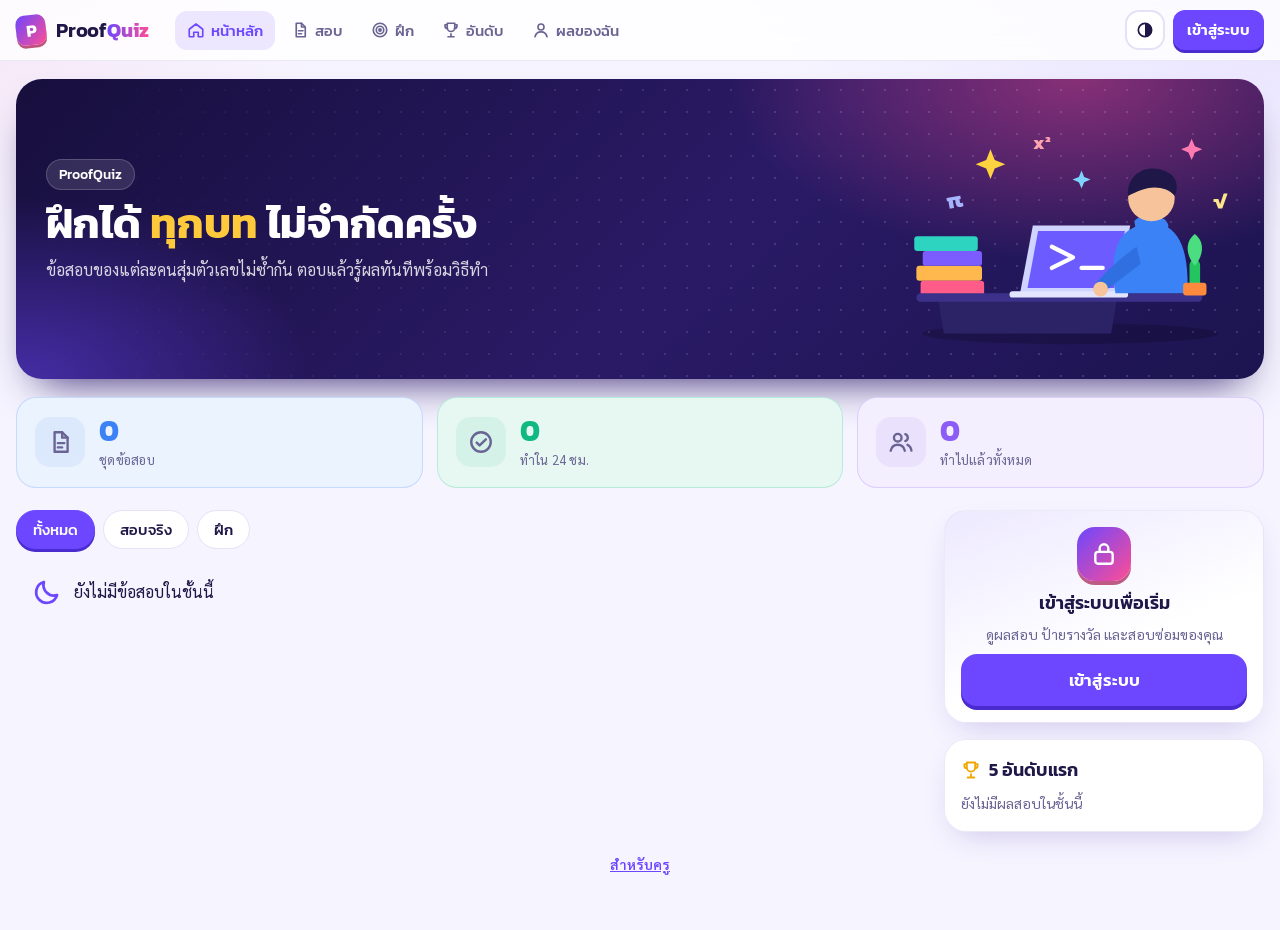
==== commit 5396d0de: "Set API_URL for production environment" ====
--- a/exam/index.html
+++ b/exam/index.html
@@ -668,7 +668,7 @@
 
 <script>
 /* ===== ตั้งค่า: วาง URL ของ Web App (Apps Script) ตรงนี้ ถ้าเว้นว่าง = โหมดทดลองในเครื่อง ===== */
-var CONFIG = { API_URL: '' };
+var CONFIG = { API_URL: 'https://script.google.com/macros/s/AKfycbz9A0VupqwRBuWRaFwzK7fR2L-LD80gsNAoiQxFUJI6c16TdwCnljHxkj5nr0Labq181g/exec' };
 </script>
 <script>
 /* ===== QGen: ตัวสร้างโจทย์ของ ProofQuiz =====
